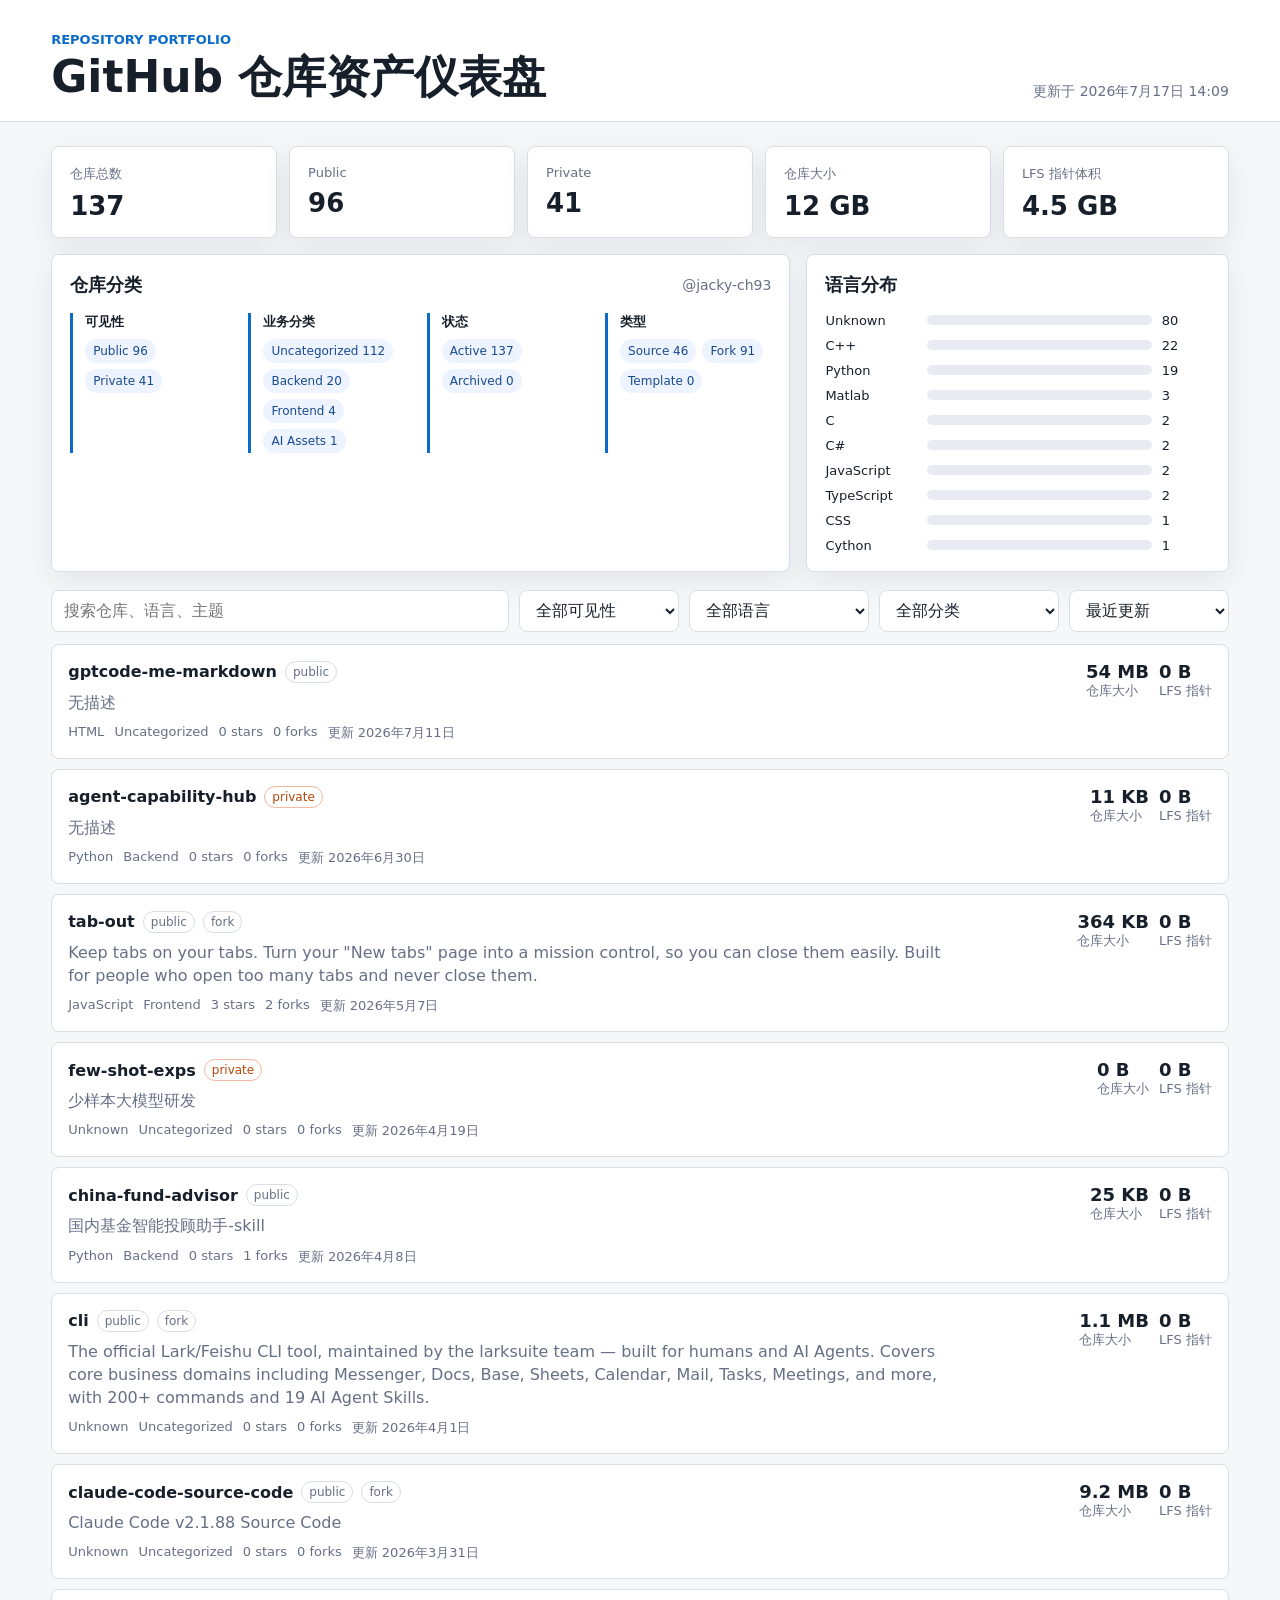
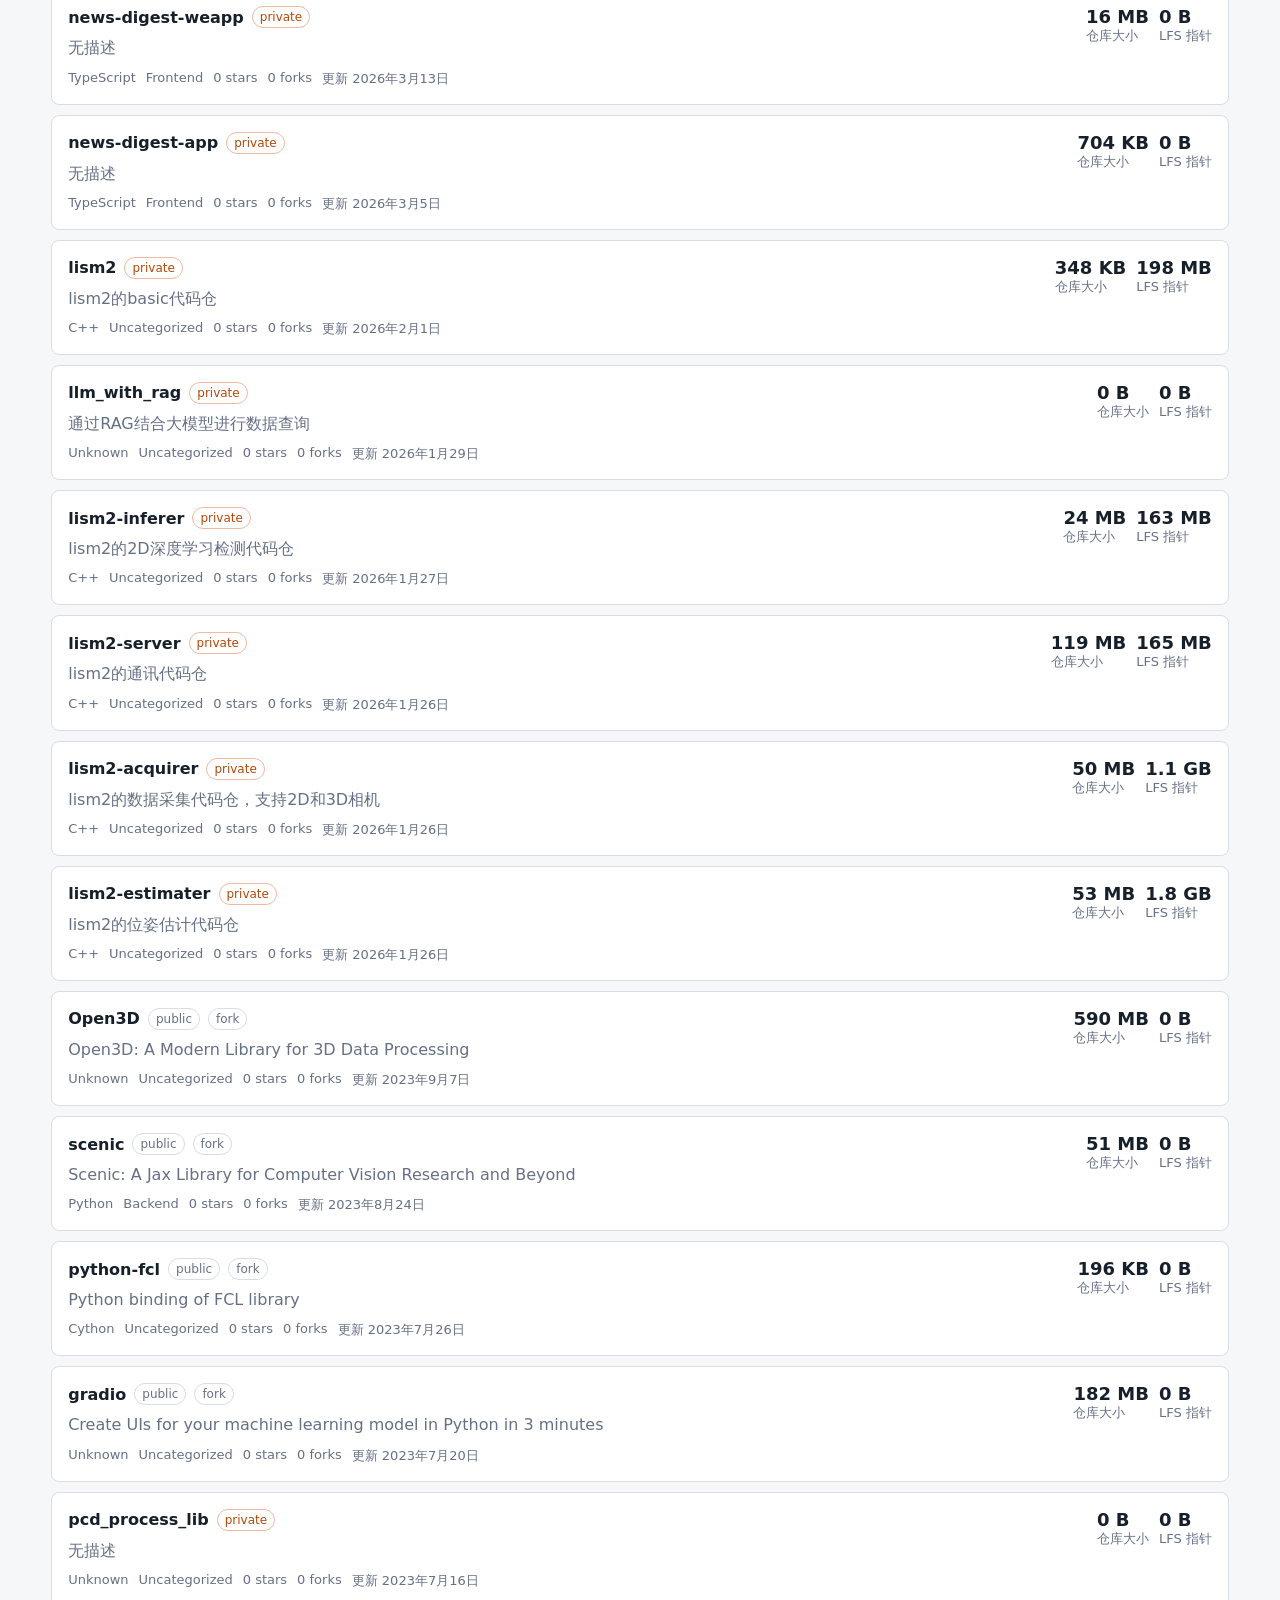
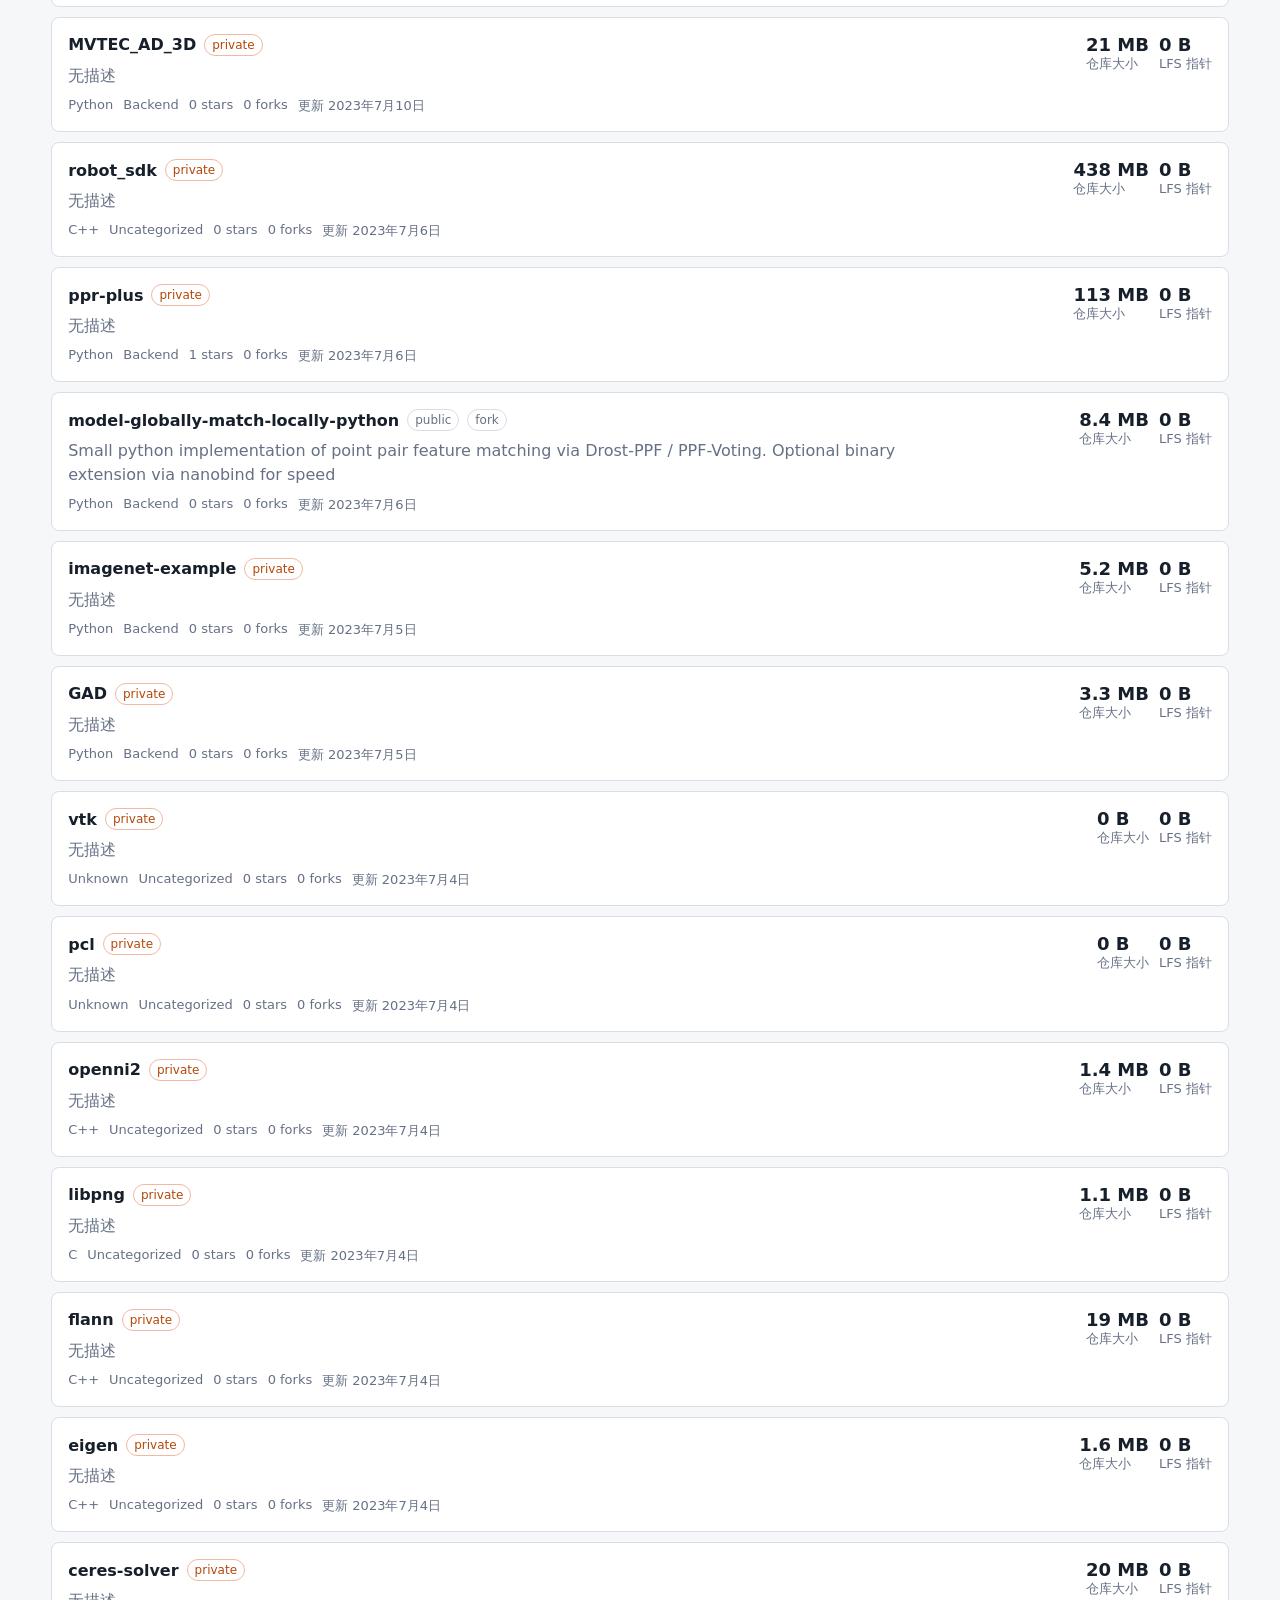
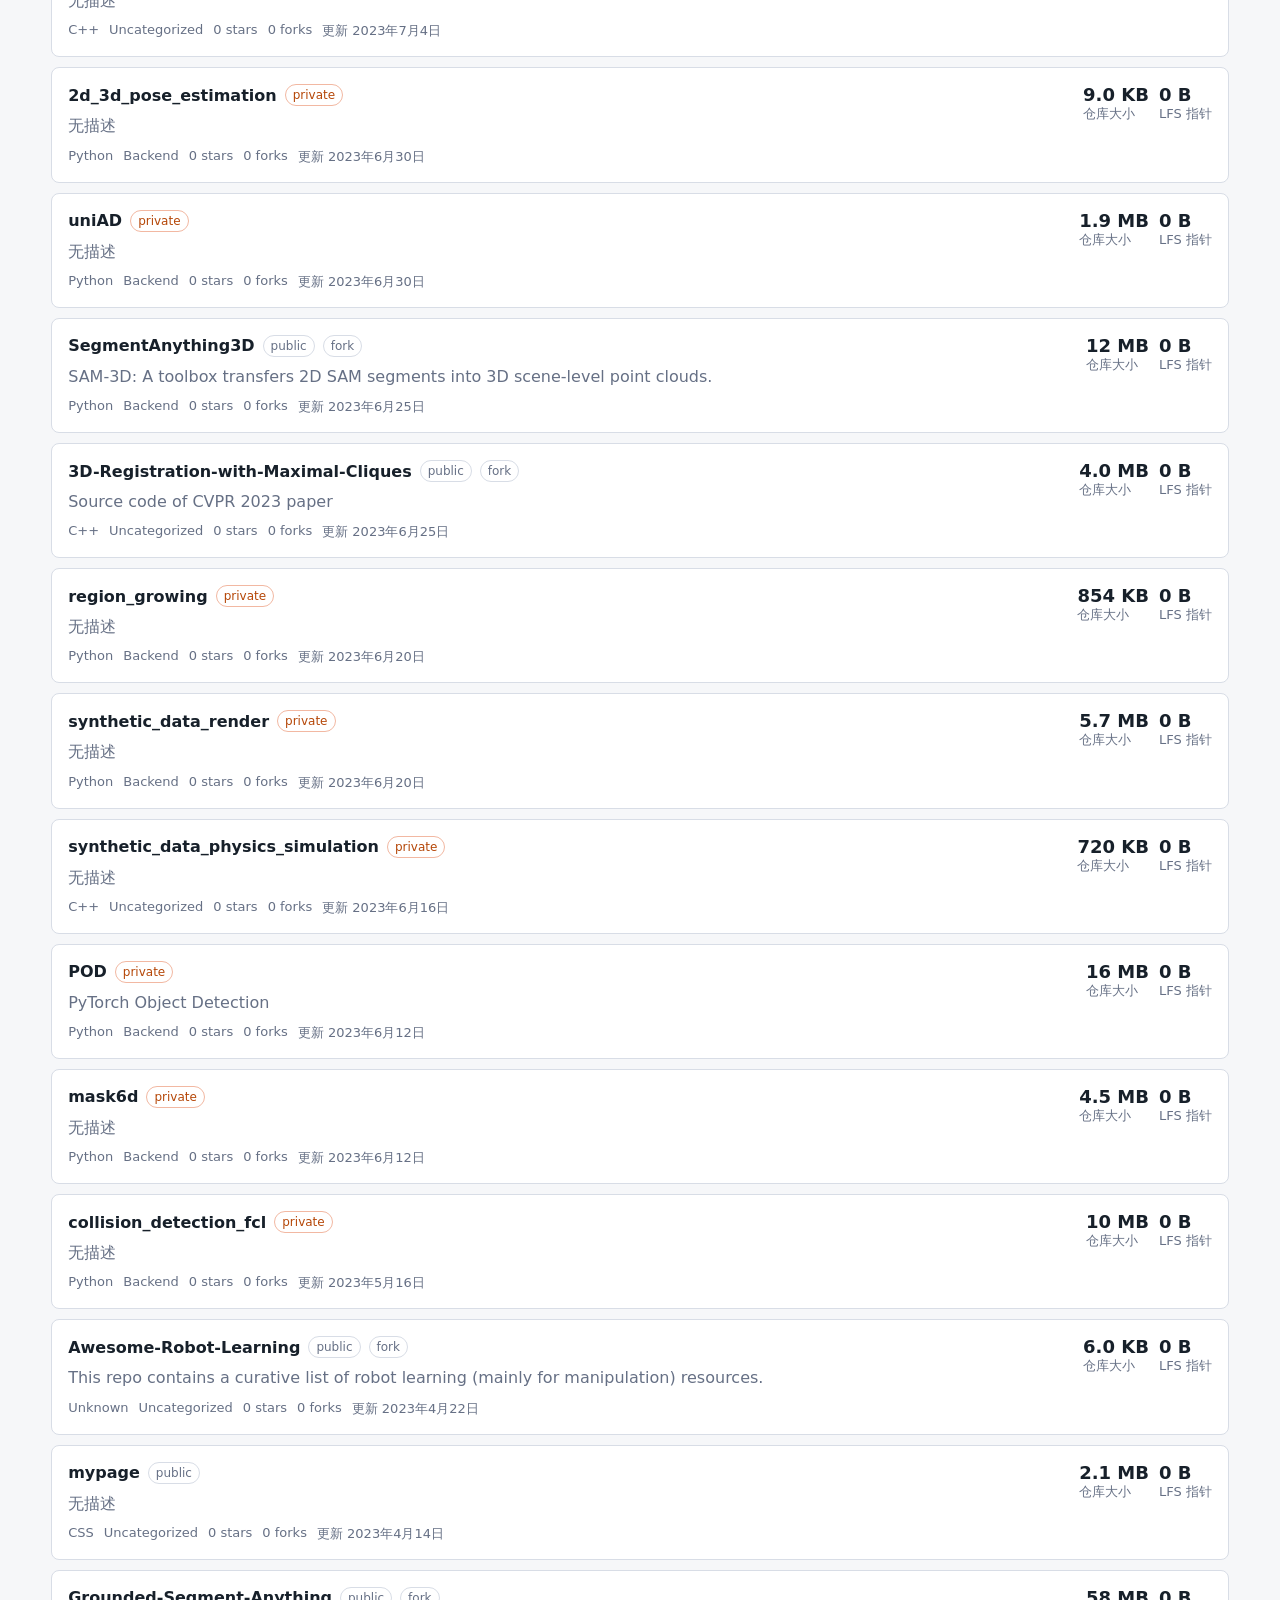
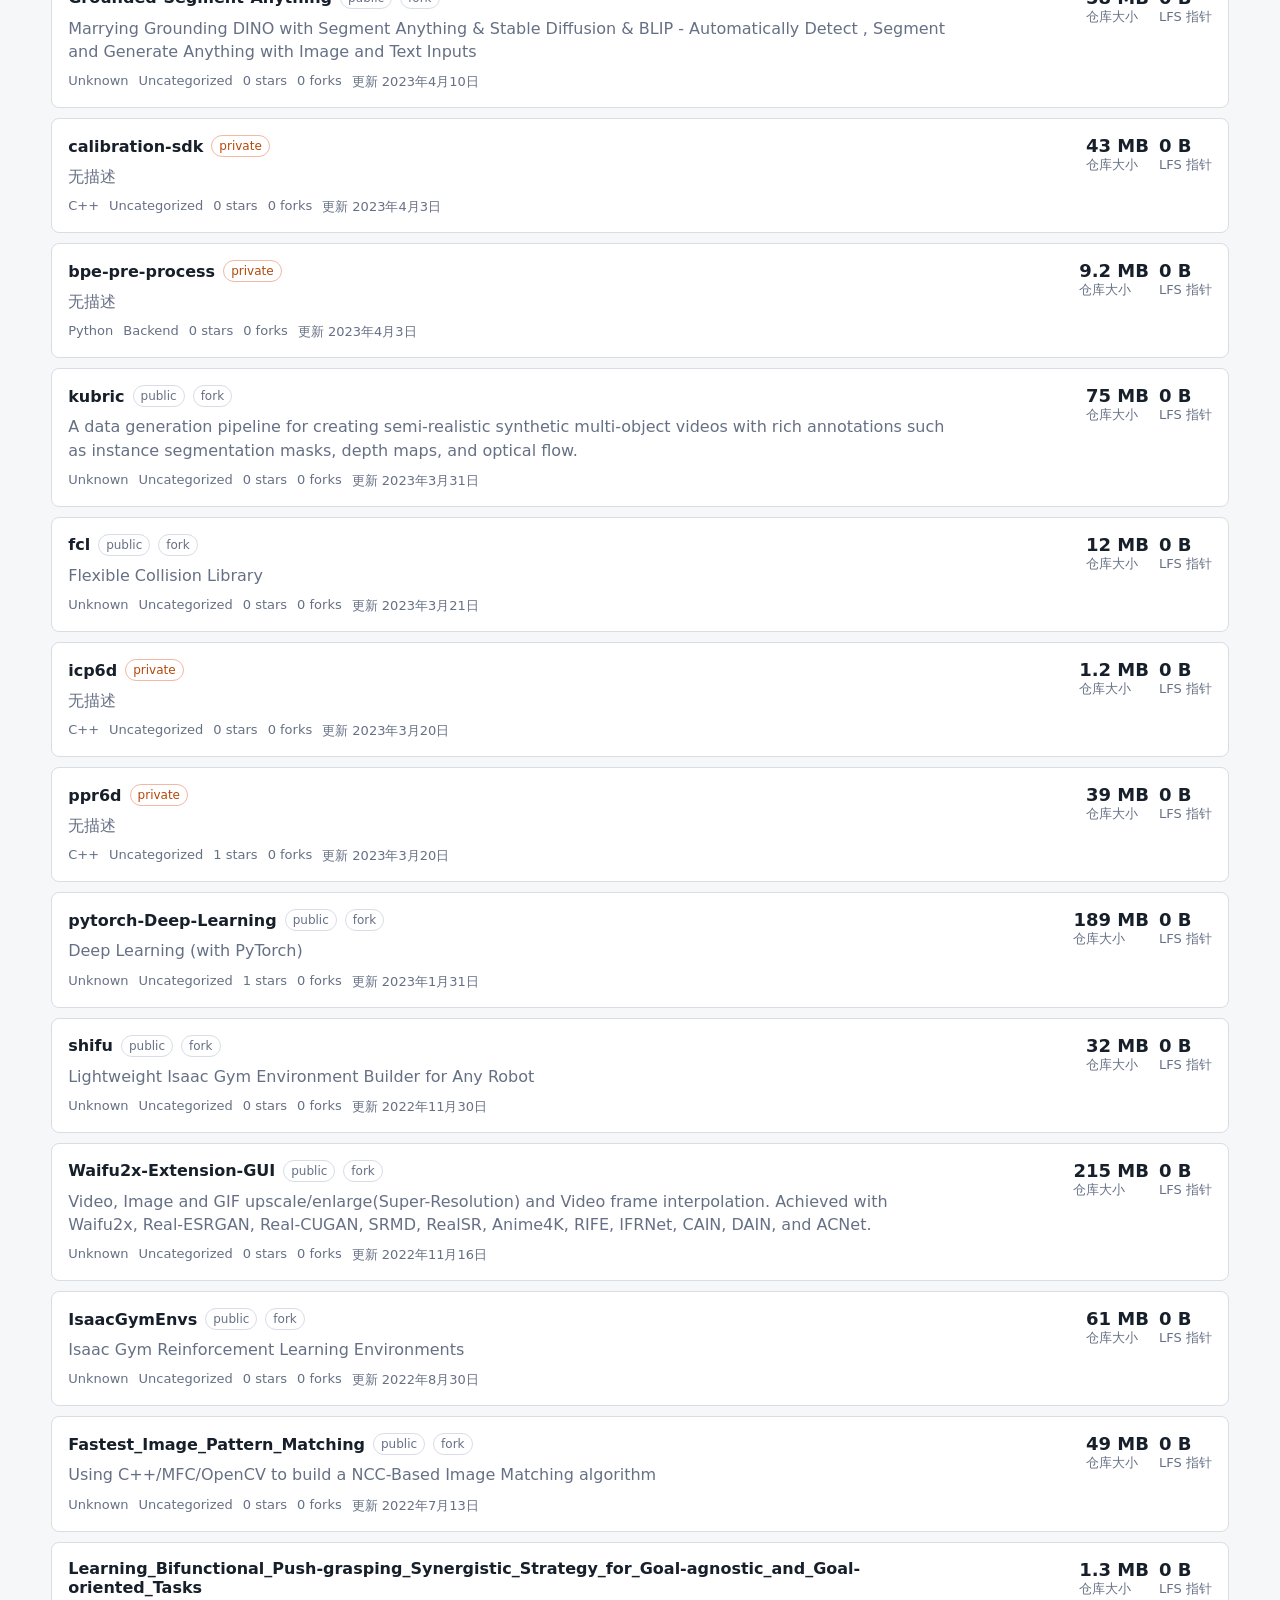
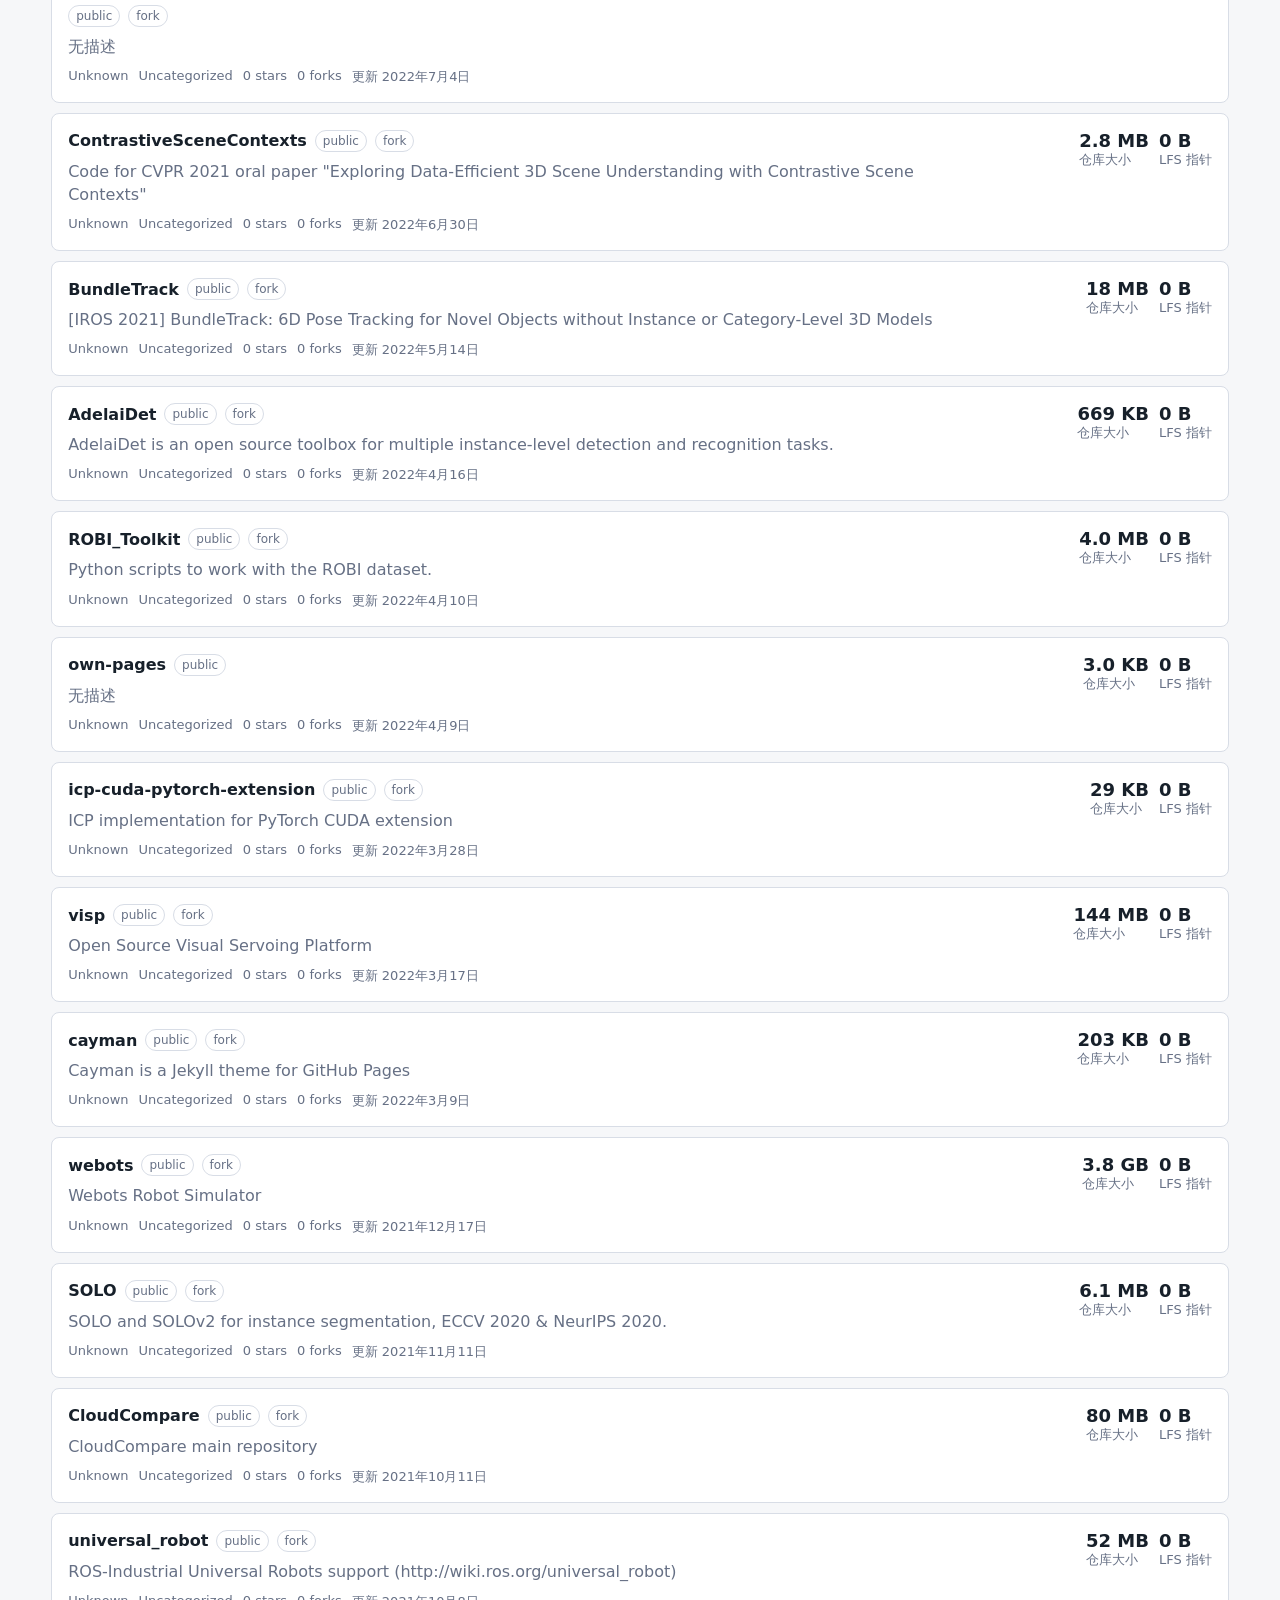
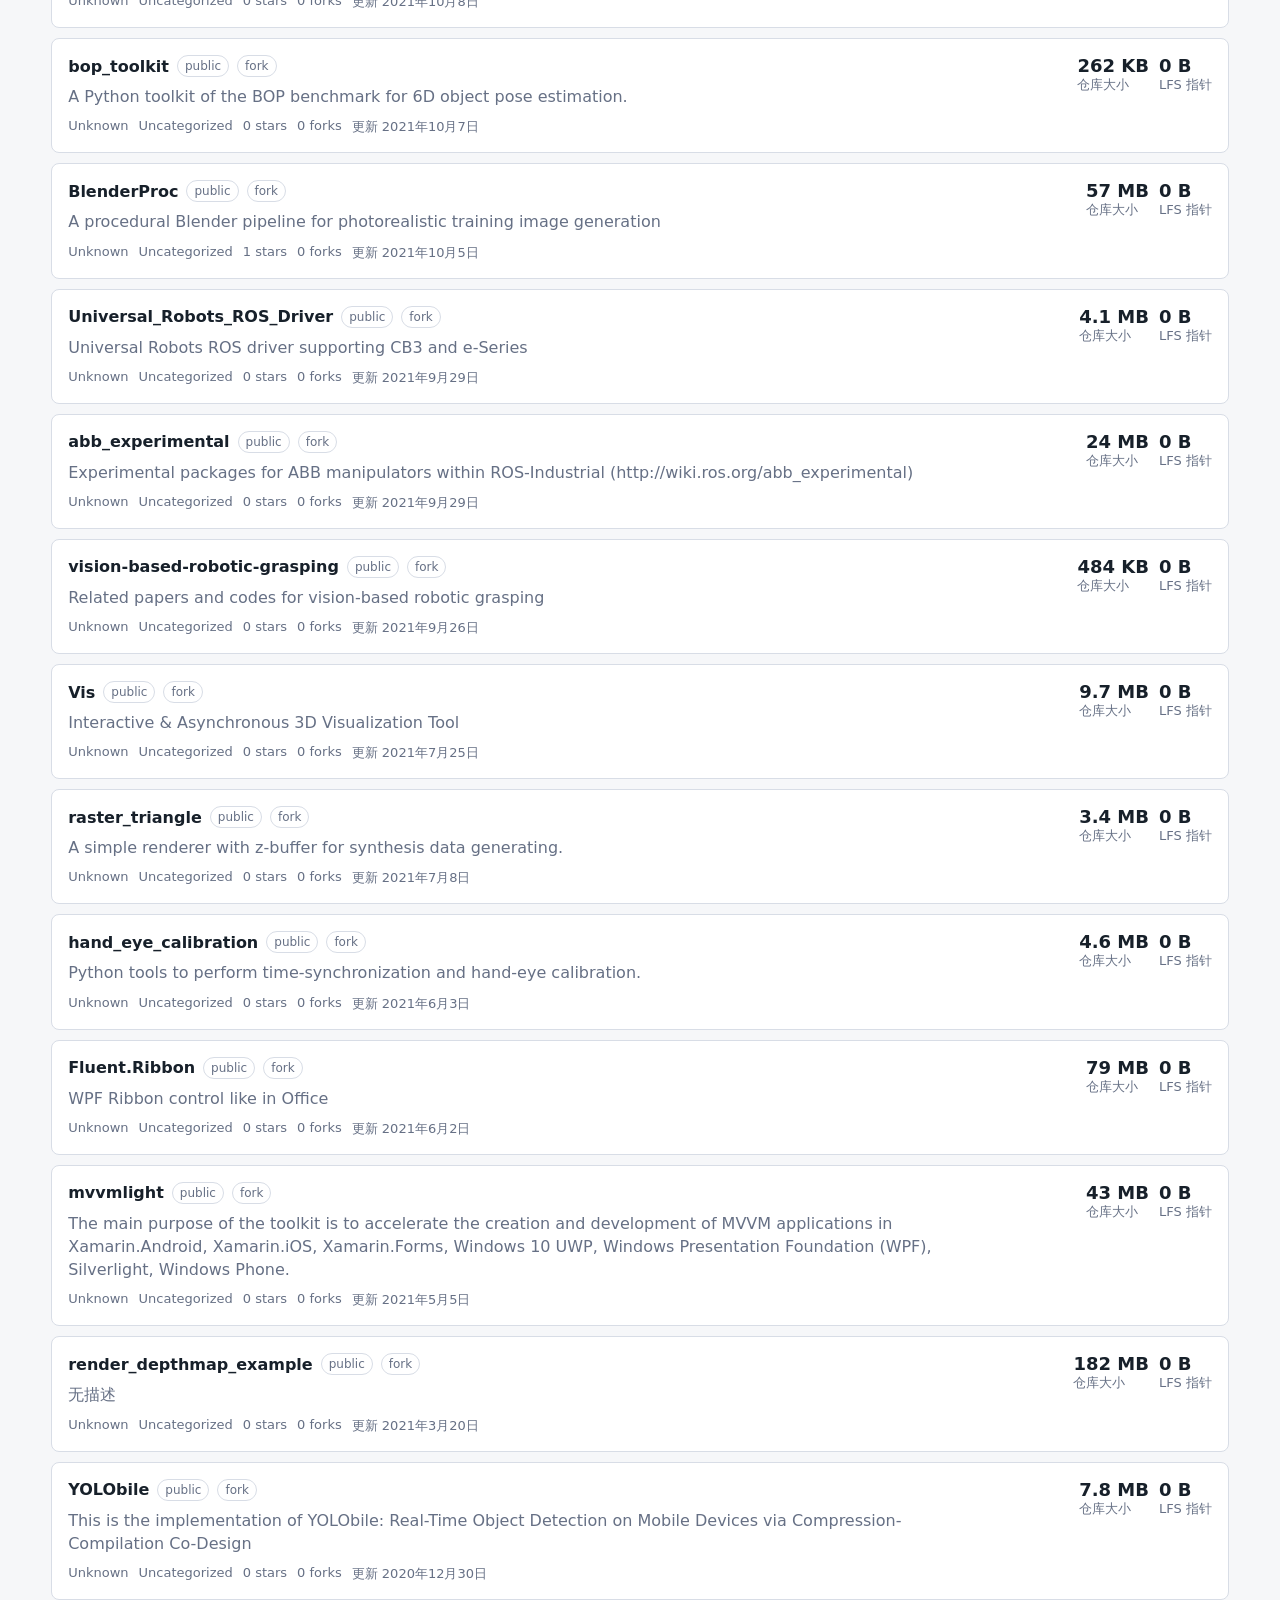
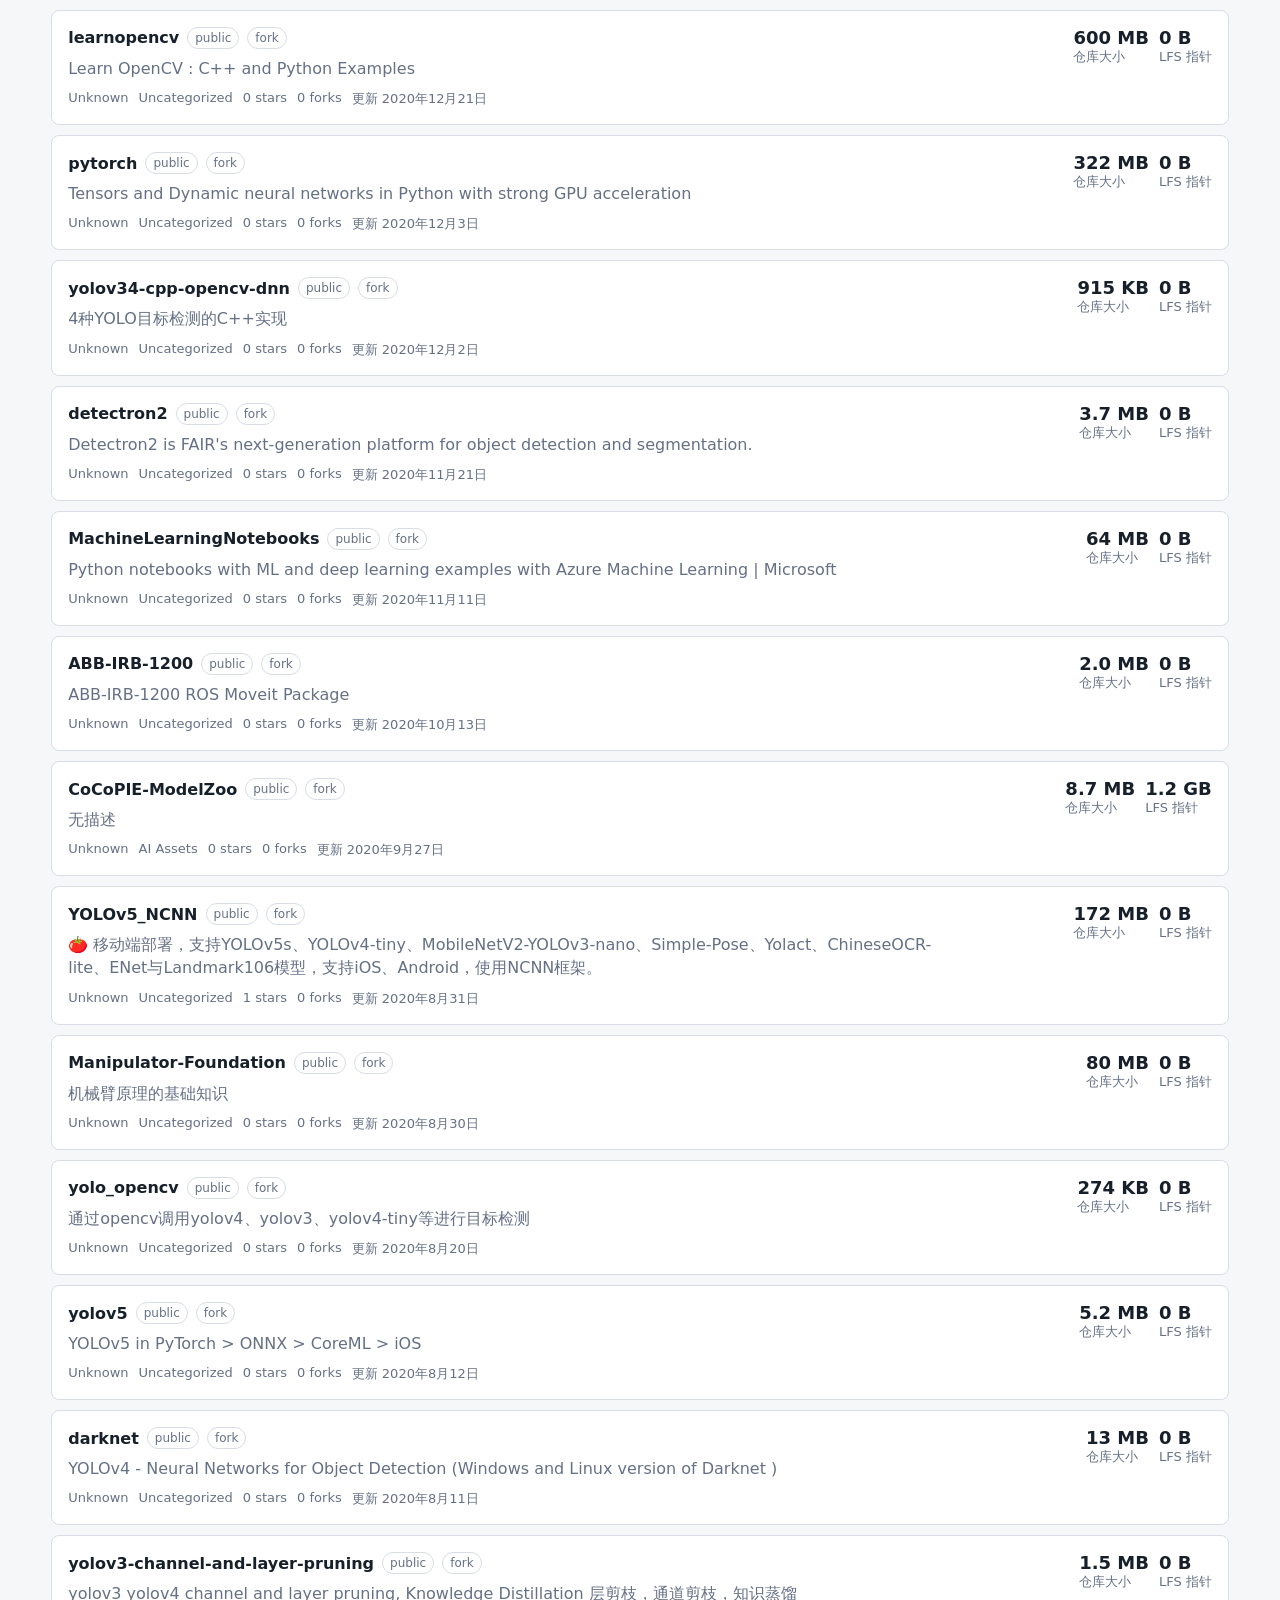
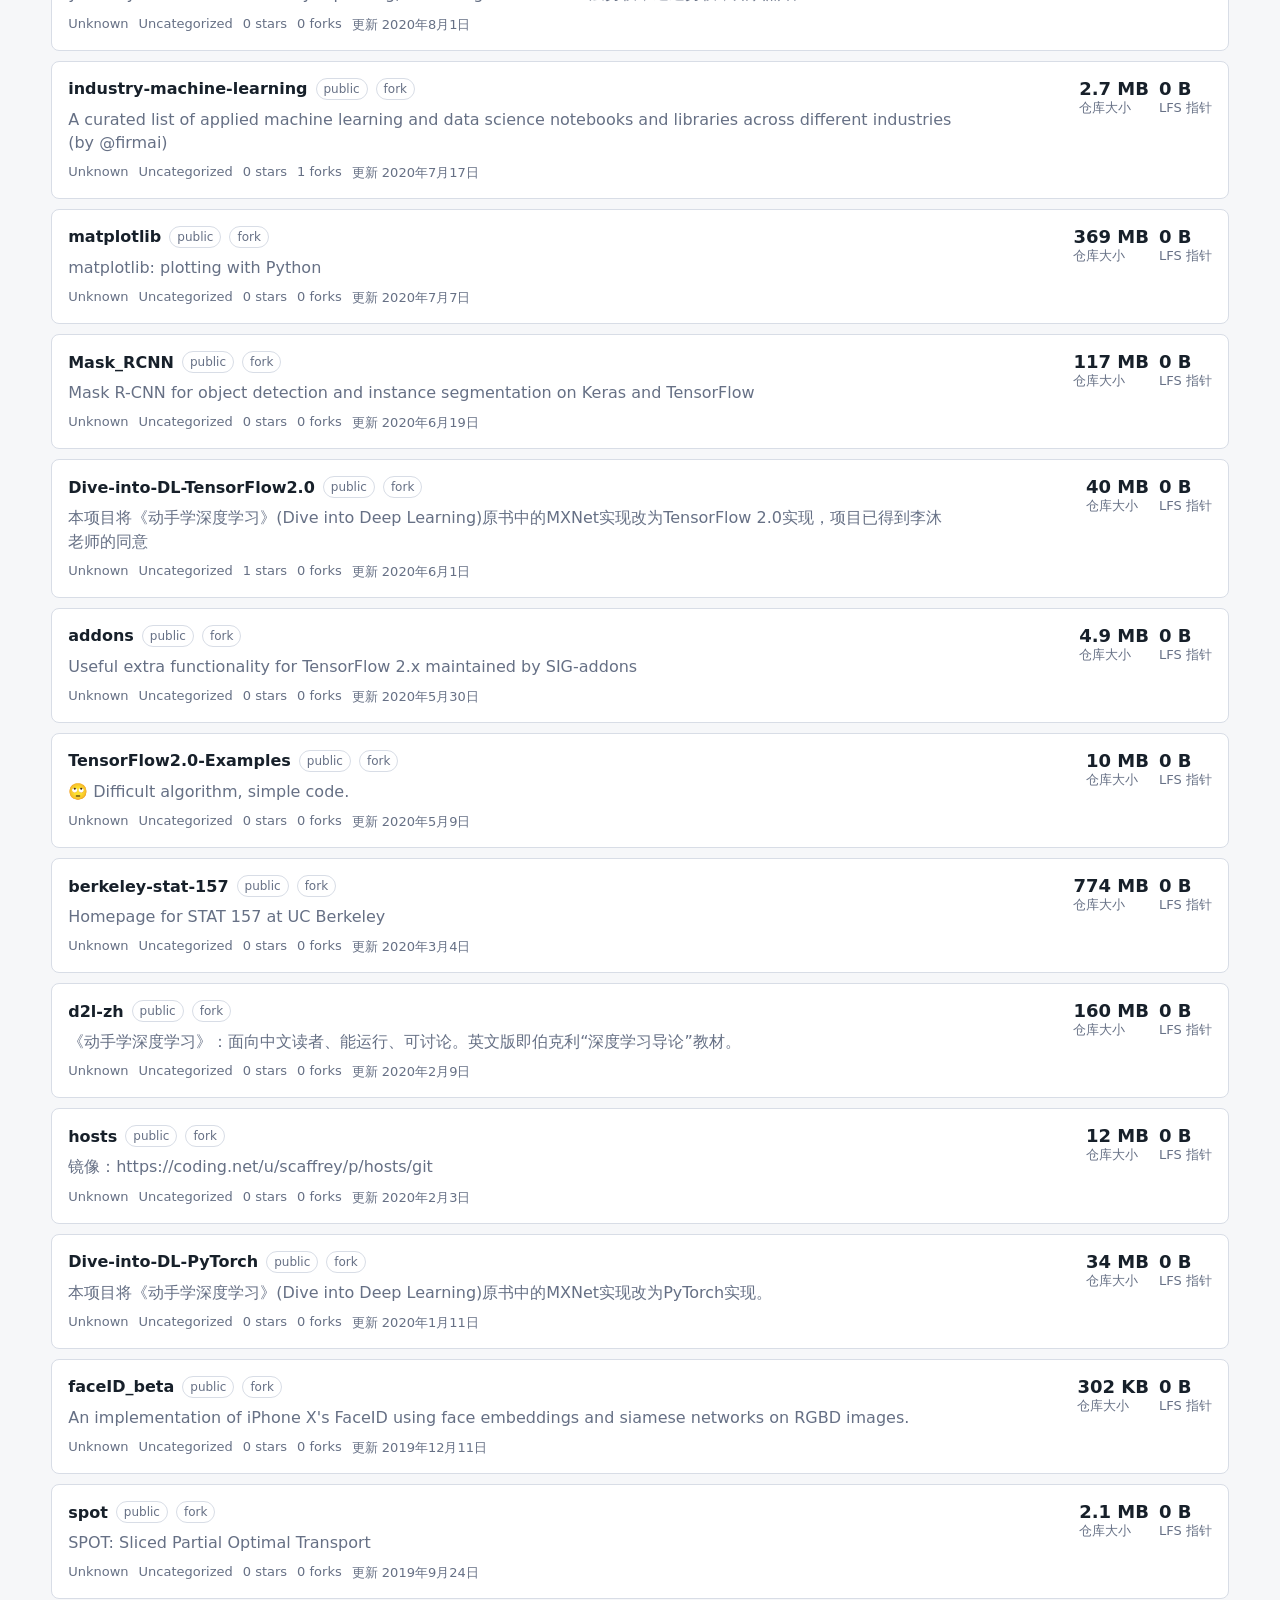
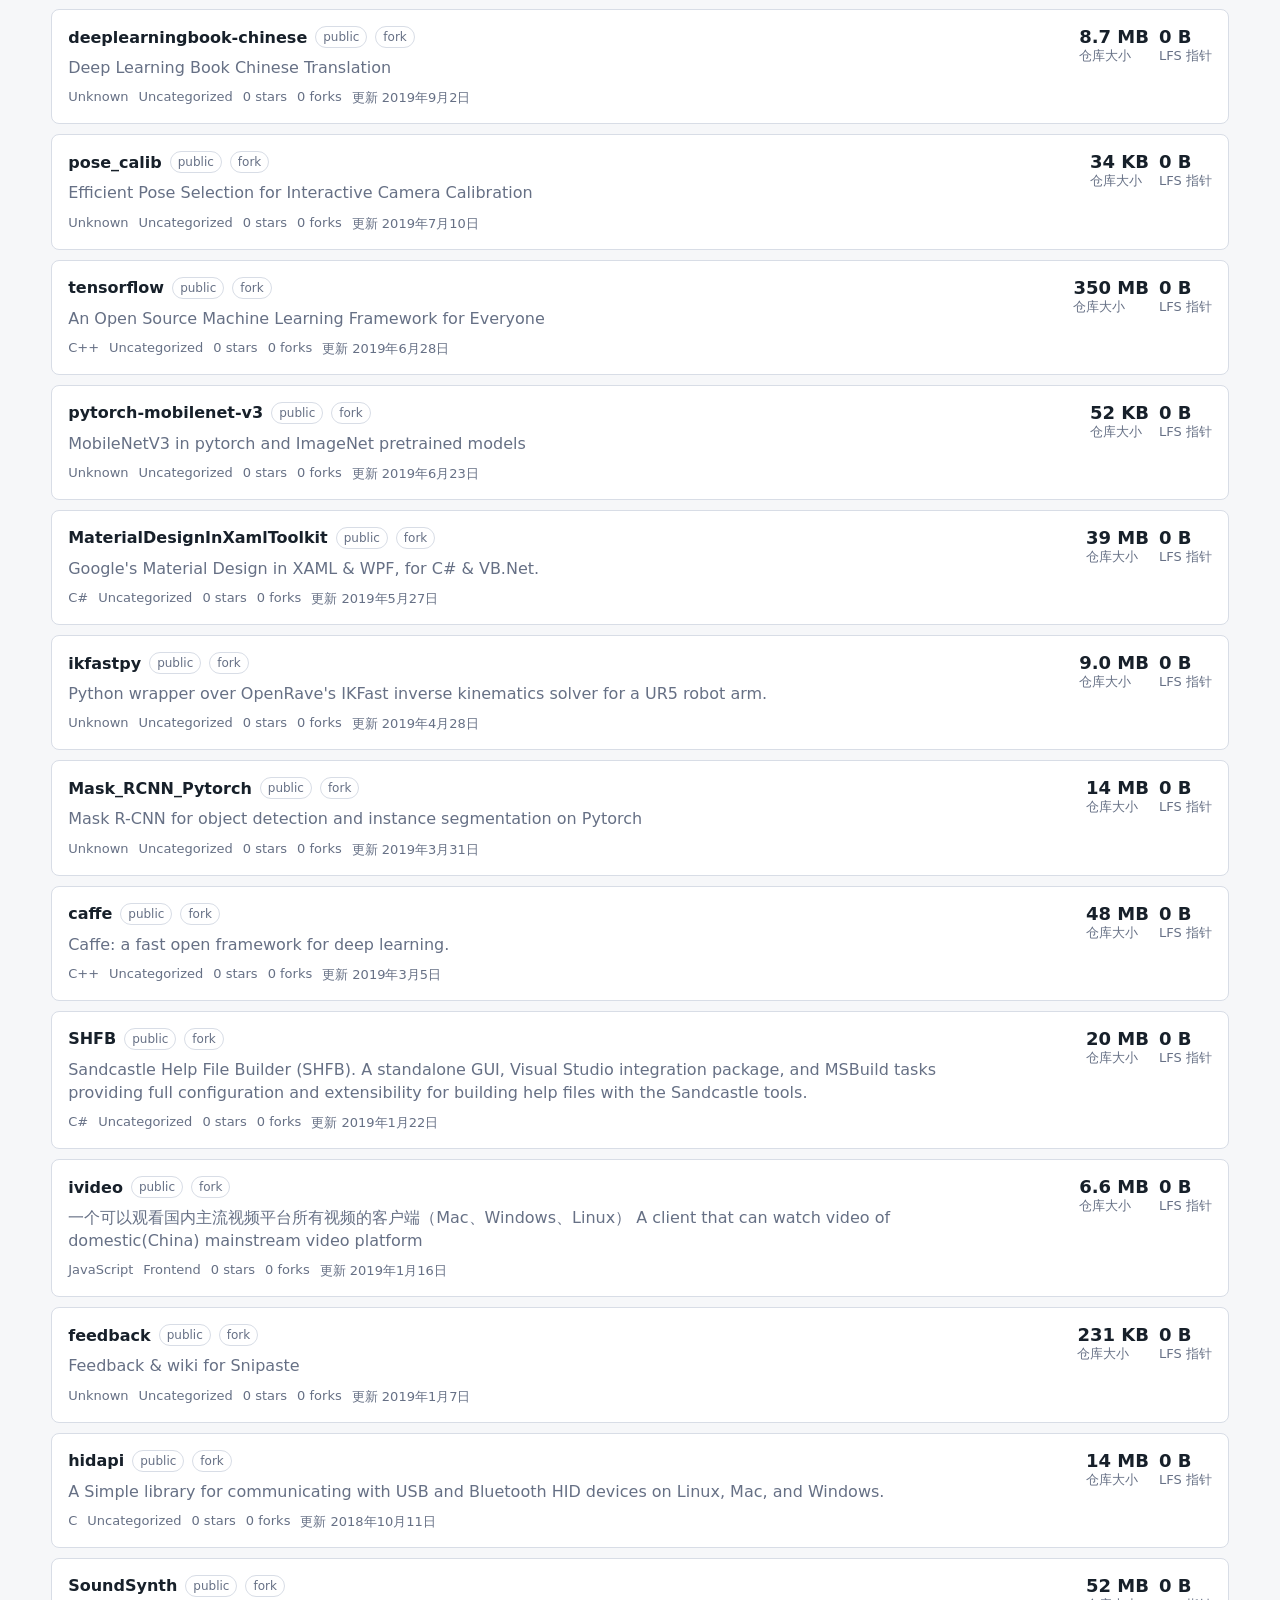
==== index.html @ 78dfa7d4 "Build GitHub repo dashboard" ====
<!doctype html>
<html lang="zh-CN">
  <head>
    <meta charset="utf-8" />
    <meta name="viewport" content="width=device-width, initial-scale=1" />
    <title>GitHub 仓库资产仪表盘</title>
    <meta name="description" content="统计 GitHub 仓库分类、大小、可见性与 LFS 指针用量的静态仪表盘。" />
    <link rel="stylesheet" href="./styles.css" />
  </head>
  <body>
    <header class="topbar">
      <div>
        <p class="eyebrow">Repository Portfolio</p>
        <h1>GitHub 仓库资产仪表盘</h1>
      </div>
      <div class="updated" id="updatedAt">等待数据</div>
    </header>

    <main>
      <section class="metrics" aria-label="总体统计">
        <article class="metric">
          <span>仓库总数</span>
          <strong id="totalRepos">-</strong>
        </article>
        <article class="metric">
          <span>Public</span>
          <strong id="publicRepos">-</strong>
        </article>
        <article class="metric">
          <span>Private</span>
          <strong id="privateRepos">-</strong>
        </article>
        <article class="metric">
          <span>仓库大小</span>
          <strong id="totalSize">-</strong>
        </article>
        <article class="metric">
          <span>LFS 指针体积</span>
          <strong id="lfsSize">-</strong>
        </article>
      </section>

      <section class="panels">
        <article class="panel wide">
          <div class="panel-title">
            <h2>仓库分类</h2>
            <span id="ownerName">-</span>
          </div>
          <div class="taxonomy" id="taxonomy"></div>
        </article>

        <article class="panel">
          <div class="panel-title">
            <h2>语言分布</h2>
          </div>
          <div id="languageBars" class="bars"></div>
        </article>
      </section>

      <section class="toolbar" aria-label="筛选和排序">
        <input id="searchInput" type="search" placeholder="搜索仓库、语言、主题" />
        <select id="visibilityFilter" aria-label="按可见性筛选">
          <option value="all">全部可见性</option>
          <option value="public">Public</option>
          <option value="private">Private</option>
        </select>
        <select id="languageFilter" aria-label="按语言筛选">
          <option value="all">全部语言</option>
        </select>
        <select id="categoryFilter" aria-label="按分类筛选">
          <option value="all">全部分类</option>
        </select>
        <select id="sortSelect" aria-label="排序">
          <option value="pushed">最近更新</option>
          <option value="size">仓库大小</option>
          <option value="lfs">LFS 体积</option>
          <option value="name">名称</option>
        </select>
      </section>

      <section class="repo-list" id="repoList" aria-label="仓库列表"></section>

      <section class="notes">
        <h2>统计说明</h2>
        <p>仓库大小来自 GitHub Repository API 的 <code>size</code> 字段。LFS 统计为默认分支中已识别 Git LFS pointer 文件记录的真实文件大小，不能代表完整账单用量。</p>
      </section>
    </main>

    <script src="./app.js" type="module"></script>
  </body>
</html>
---- styles.css ----
:root {
  color-scheme: light;
  --bg: #f6f7f9;
  --ink: #17202a;
  --muted: #667085;
  --line: #d8dde6;
  --panel: #ffffff;
  --accent: #0b6bcb;
  --accent-2: #0f8a6a;
  --warn: #b54708;
  --shadow: 0 10px 30px rgba(20, 31, 43, 0.08);
}

* {
  box-sizing: border-box;
}

body {
  margin: 0;
  min-width: 320px;
  background: var(--bg);
  color: var(--ink);
  font-family: Inter, ui-sans-serif, system-ui, -apple-system, BlinkMacSystemFont, "Segoe UI", sans-serif;
}

.topbar {
  display: flex;
  align-items: flex-end;
  justify-content: space-between;
  gap: 24px;
  padding: 32px clamp(18px, 4vw, 56px) 20px;
  background: #ffffff;
  border-bottom: 1px solid var(--line);
}

.eyebrow {
  margin: 0 0 6px;
  color: var(--accent);
  font-size: 13px;
  font-weight: 700;
  letter-spacing: 0;
  text-transform: uppercase;
}

h1,
h2,
p {
  margin-top: 0;
}

h1 {
  margin-bottom: 0;
  font-size: clamp(28px, 4vw, 44px);
  line-height: 1.08;
}

h2 {
  margin-bottom: 0;
  font-size: 18px;
}

main {
  width: min(1480px, 100%);
  margin: 0 auto;
  padding: 24px clamp(18px, 4vw, 56px) 48px;
}

.updated {
  color: var(--muted);
  font-size: 14px;
  white-space: nowrap;
}

.metrics {
  display: grid;
  grid-template-columns: repeat(5, minmax(150px, 1fr));
  gap: 12px;
}

.metric,
.panel,
.notes {
  background: var(--panel);
  border: 1px solid var(--line);
  border-radius: 8px;
  box-shadow: var(--shadow);
}

.metric {
  padding: 18px;
}

.metric span {
  display: block;
  color: var(--muted);
  font-size: 13px;
  margin-bottom: 10px;
}

.metric strong {
  font-size: 26px;
  line-height: 1;
}

.panels {
  display: grid;
  grid-template-columns: minmax(0, 1.4fr) minmax(320px, 0.8fr);
  gap: 16px;
  margin-top: 16px;
}

.panel {
  padding: 18px;
}

.panel-title {
  display: flex;
  align-items: center;
  justify-content: space-between;
  gap: 16px;
  margin-bottom: 16px;
}

.panel-title span {
  color: var(--muted);
  font-size: 14px;
}

.taxonomy {
  display: grid;
  grid-template-columns: repeat(4, minmax(0, 1fr));
  gap: 12px;
}

.taxonomy-group {
  border-left: 3px solid var(--accent);
  padding-left: 12px;
  min-width: 0;
}

.taxonomy-group b {
  display: block;
  margin-bottom: 8px;
  font-size: 13px;
}

.chip-row {
  display: flex;
  flex-wrap: wrap;
  gap: 6px;
}

.chip {
  max-width: 100%;
  padding: 5px 8px;
  background: #eef4ff;
  color: #184a90;
  border-radius: 999px;
  font-size: 12px;
  overflow-wrap: anywhere;
}

.bars {
  display: grid;
  gap: 10px;
}

.bar-row {
  display: grid;
  grid-template-columns: 92px 1fr 48px;
  align-items: center;
  gap: 10px;
  font-size: 13px;
}

.bar-label {
  overflow: hidden;
  text-overflow: ellipsis;
  white-space: nowrap;
}

.bar-track {
  height: 10px;
  border-radius: 999px;
  background: #e8ecf2;
  overflow: hidden;
}

.bar-fill {
  height: 100%;
  background: var(--accent-2);
}

.toolbar {
  display: grid;
  grid-template-columns: minmax(220px, 1fr) 160px 180px 180px 160px;
  gap: 10px;
  margin: 18px 0 12px;
}

input,
select {
  width: 100%;
  height: 42px;
  border: 1px solid var(--line);
  border-radius: 8px;
  background: #ffffff;
  color: var(--ink);
  padding: 0 12px;
  font: inherit;
}

.repo-list {
  display: grid;
  gap: 10px;
}

.repo-card {
  display: grid;
  grid-template-columns: minmax(0, 1fr) auto;
  gap: 18px;
  padding: 16px;
  background: #ffffff;
  border: 1px solid var(--line);
  border-radius: 8px;
}

.repo-title {
  display: flex;
  flex-wrap: wrap;
  align-items: center;
  gap: 8px;
  margin-bottom: 8px;
}

.repo-title a {
  color: var(--ink);
  font-weight: 750;
  text-decoration: none;
  overflow-wrap: anywhere;
}

.badge {
  padding: 3px 7px;
  border-radius: 999px;
  border: 1px solid var(--line);
  color: var(--muted);
  font-size: 12px;
}

.badge.private {
  border-color: #f2b8a2;
  color: var(--warn);
}

.repo-desc {
  margin: 0 0 10px;
  color: var(--muted);
  line-height: 1.45;
}

.repo-meta,
.repo-stats {
  display: flex;
  flex-wrap: wrap;
  gap: 10px;
  color: var(--muted);
  font-size: 13px;
}

.repo-stats {
  justify-content: flex-end;
  min-width: 240px;
}

.repo-stats strong {
  display: block;
  color: var(--ink);
  font-size: 18px;
}

.notes {
  margin-top: 18px;
  padding: 18px;
  color: var(--muted);
}

.notes h2 {
  color: var(--ink);
  margin-bottom: 8px;
}

@media (max-width: 980px) {
  .topbar {
    align-items: flex-start;
    flex-direction: column;
  }

  .metrics,
  .panels,
  .toolbar,
  .taxonomy {
    grid-template-columns: 1fr 1fr;
  }

  .repo-card {
    grid-template-columns: 1fr;
  }

  .repo-stats {
    justify-content: flex-start;
  }
}

@media (max-width: 640px) {
  .metrics,
  .panels,
  .toolbar,
  .taxonomy {
    grid-template-columns: 1fr;
  }

  .updated {
    white-space: normal;
  }
}
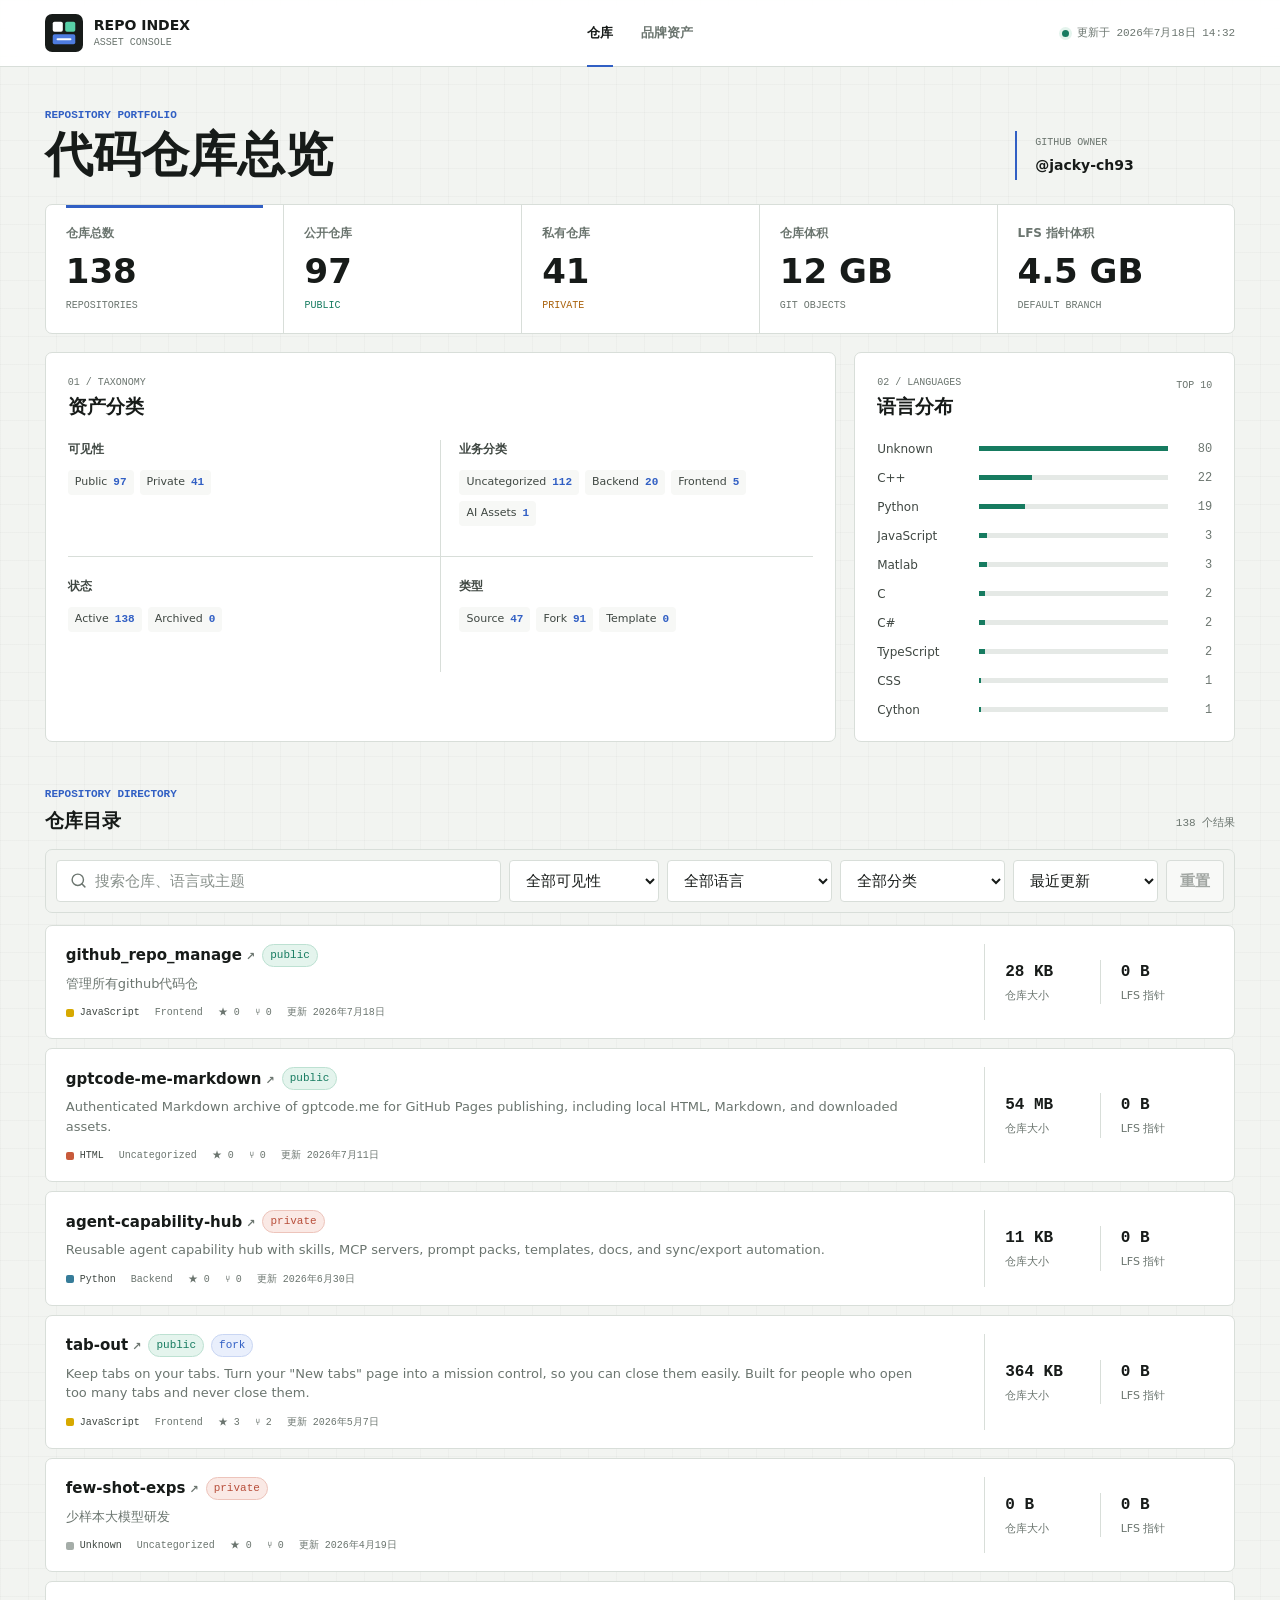
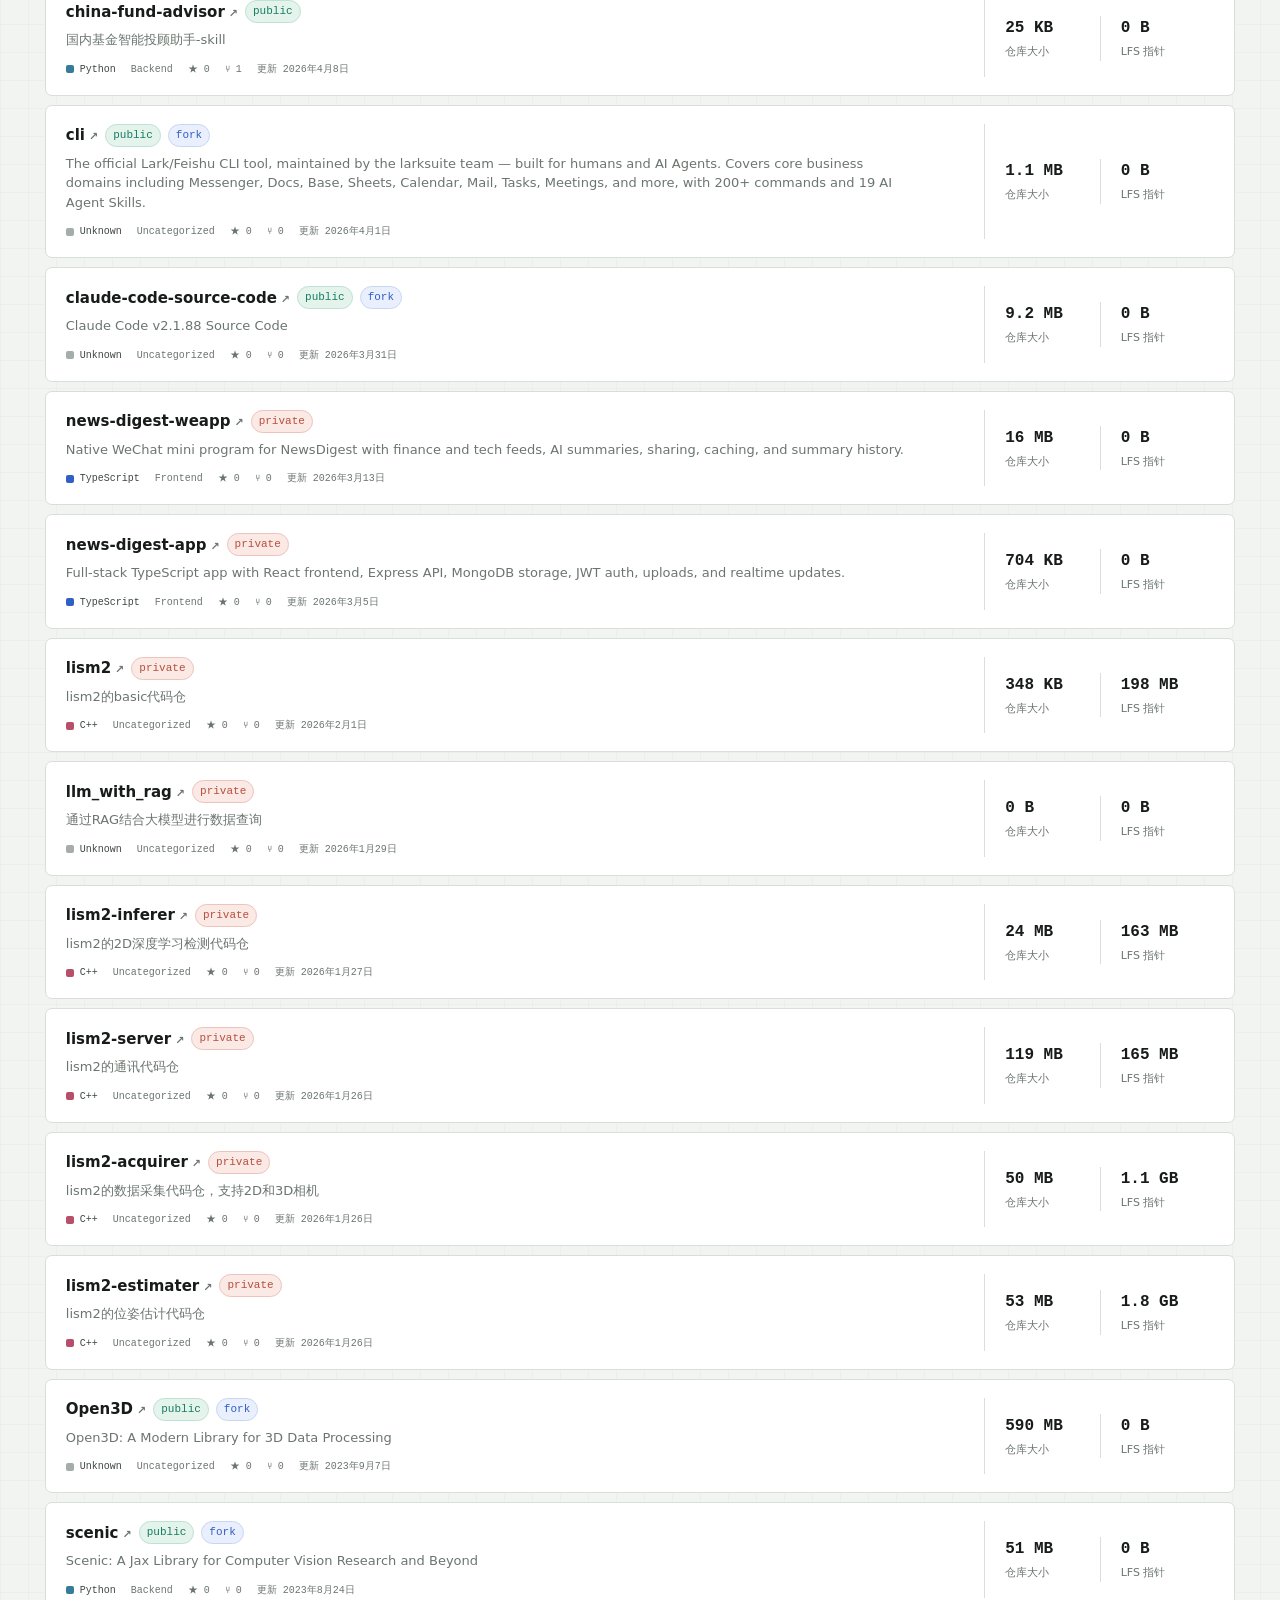
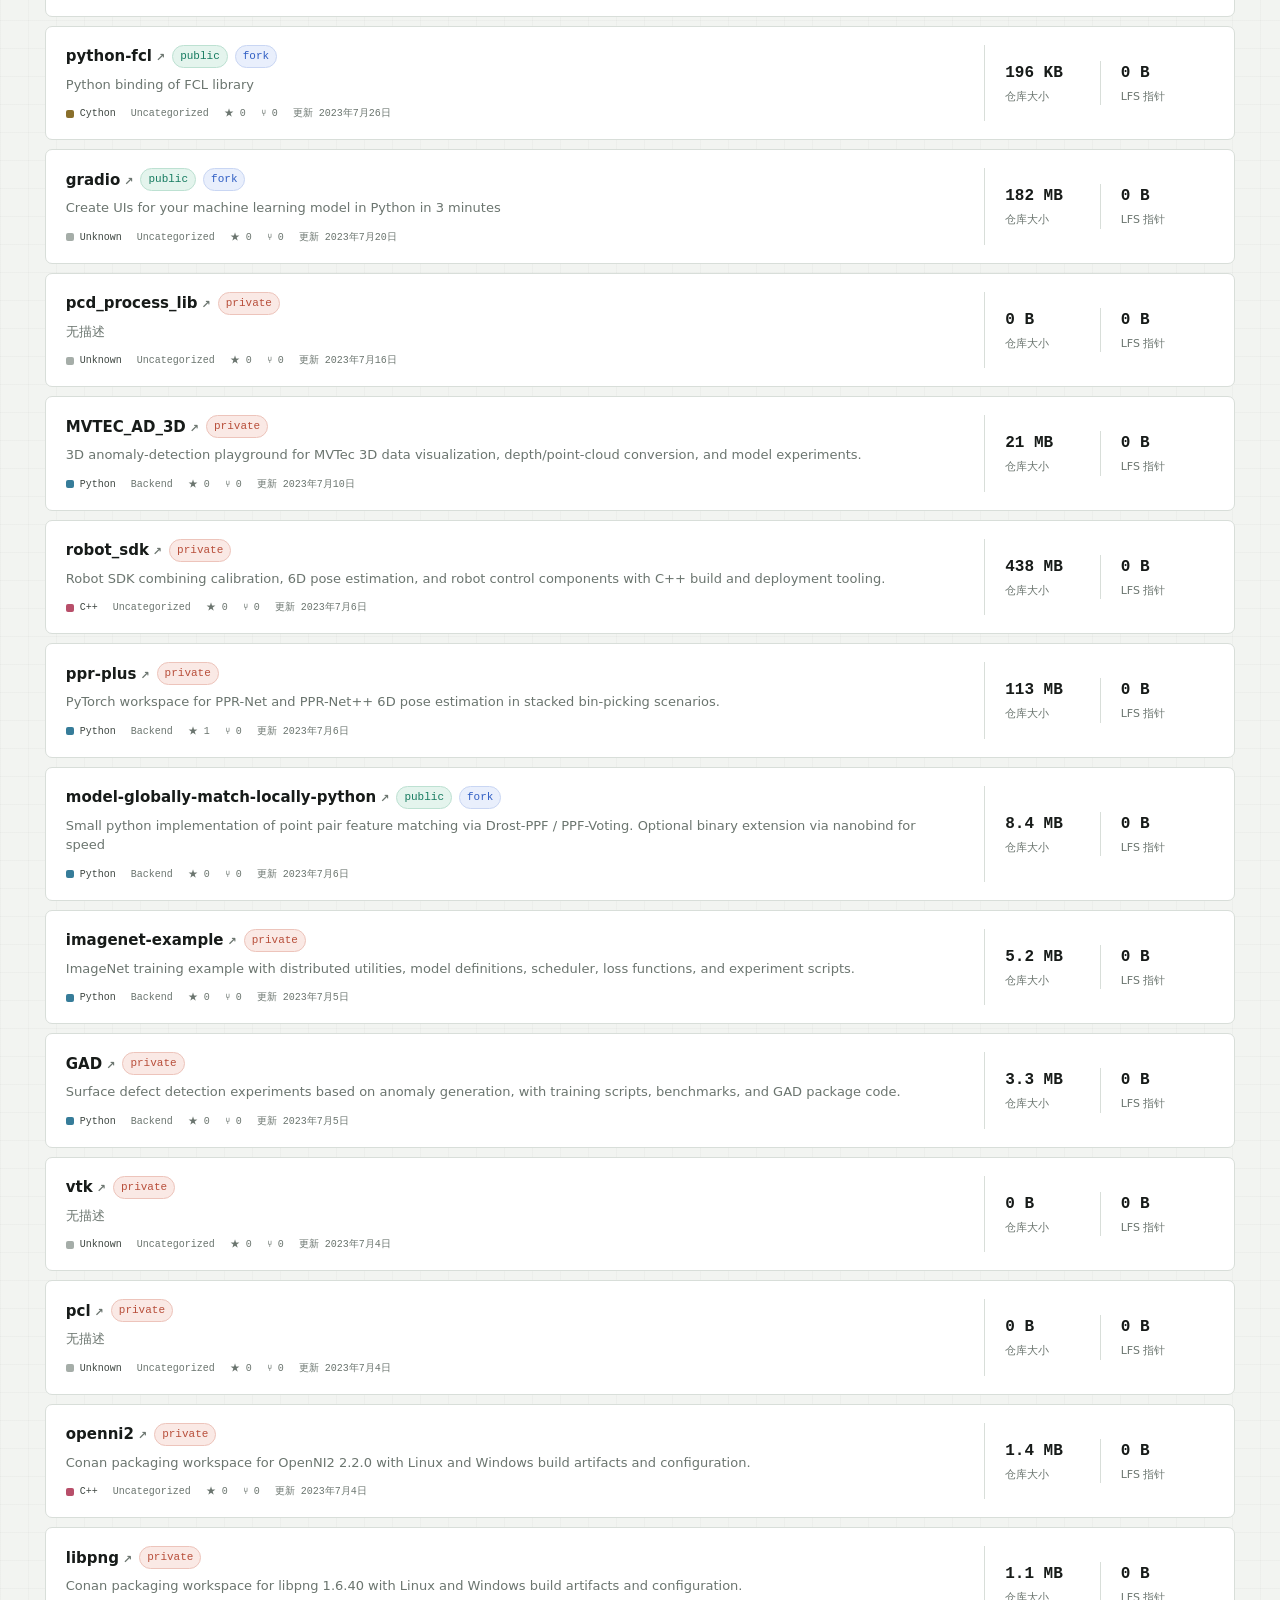
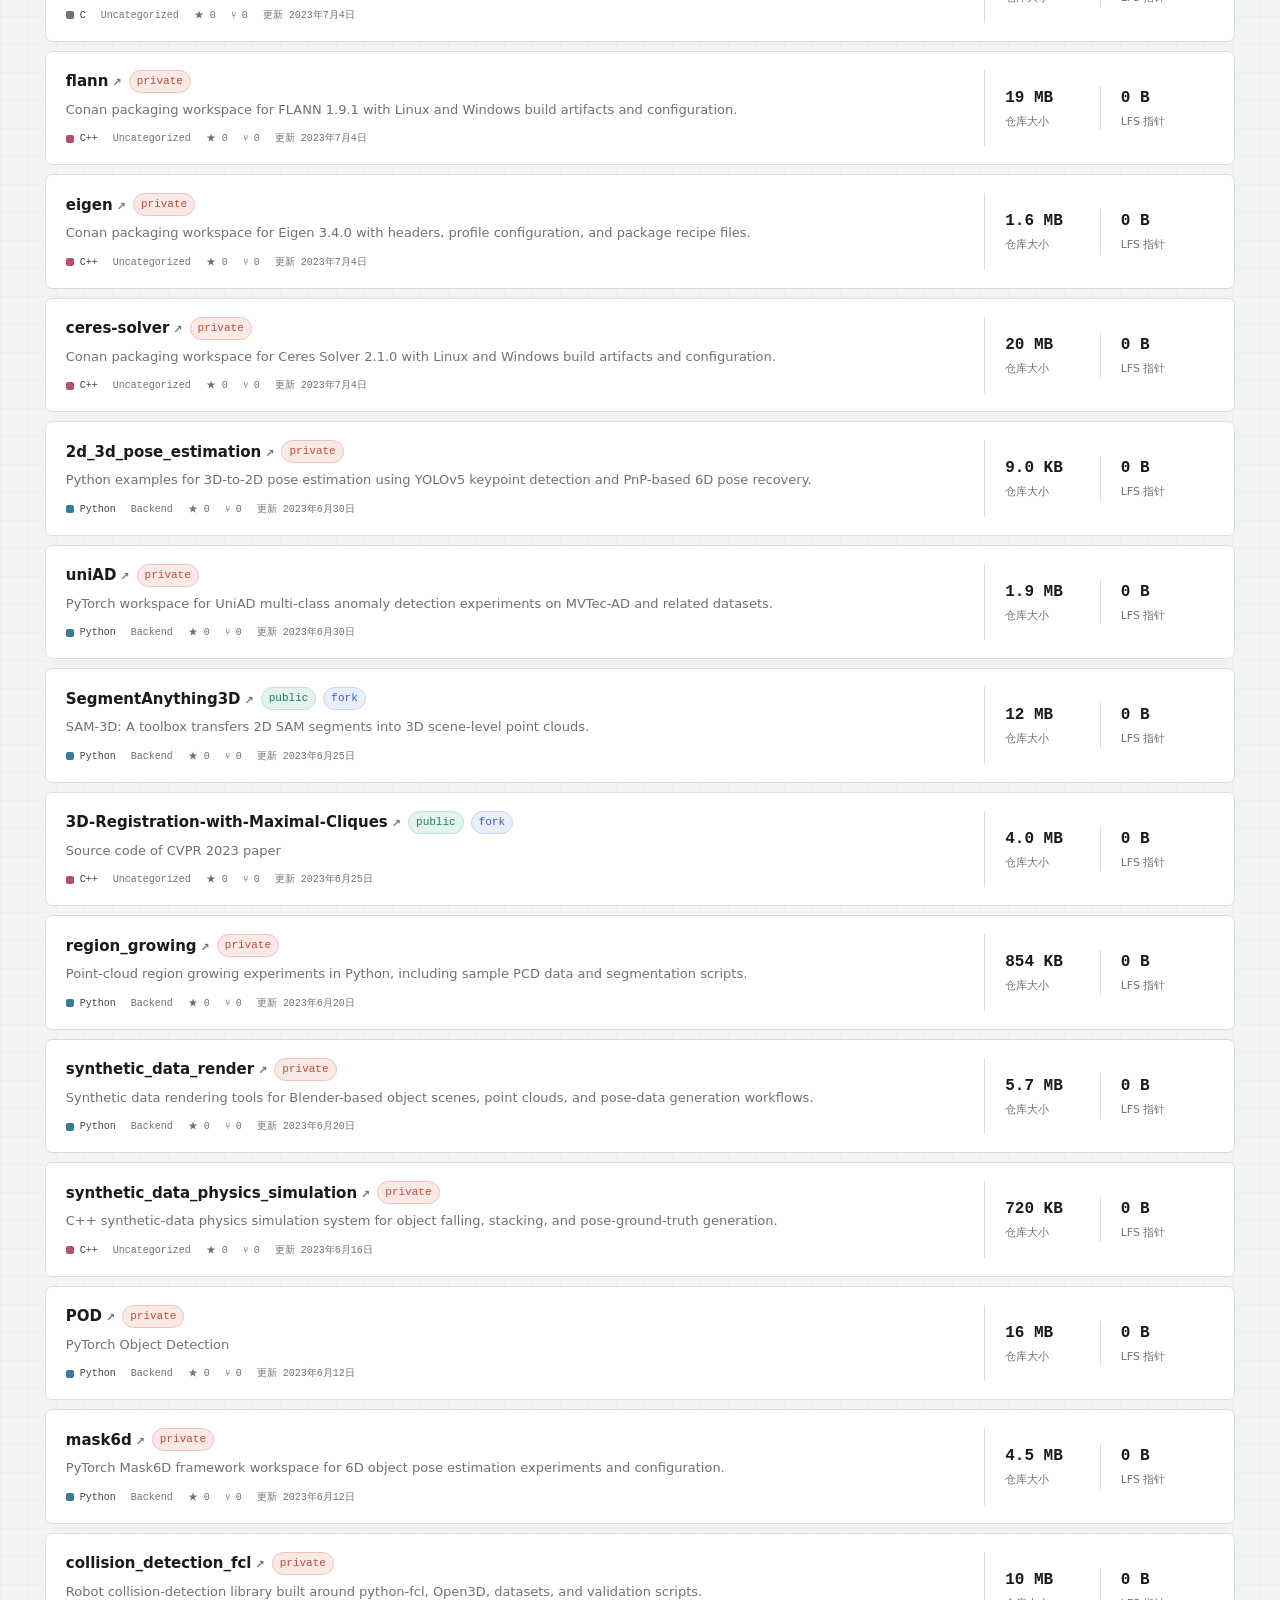
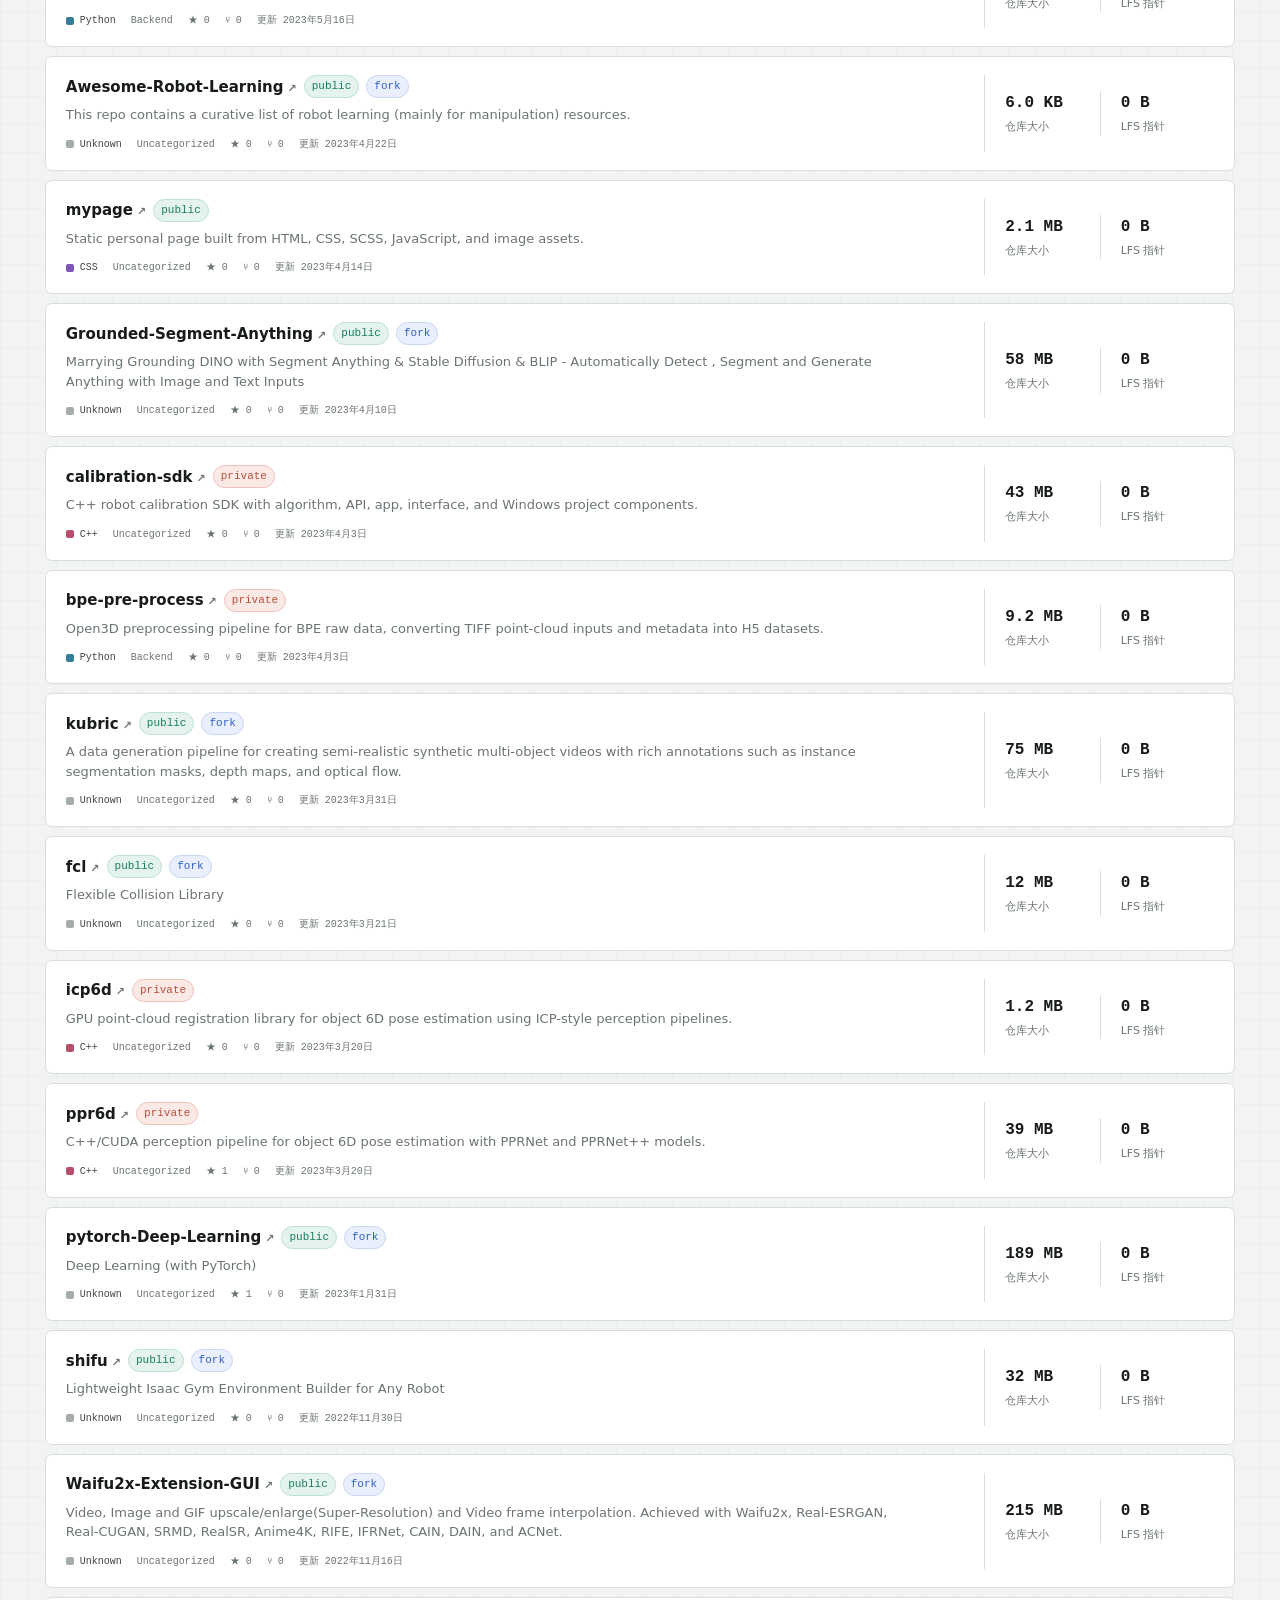
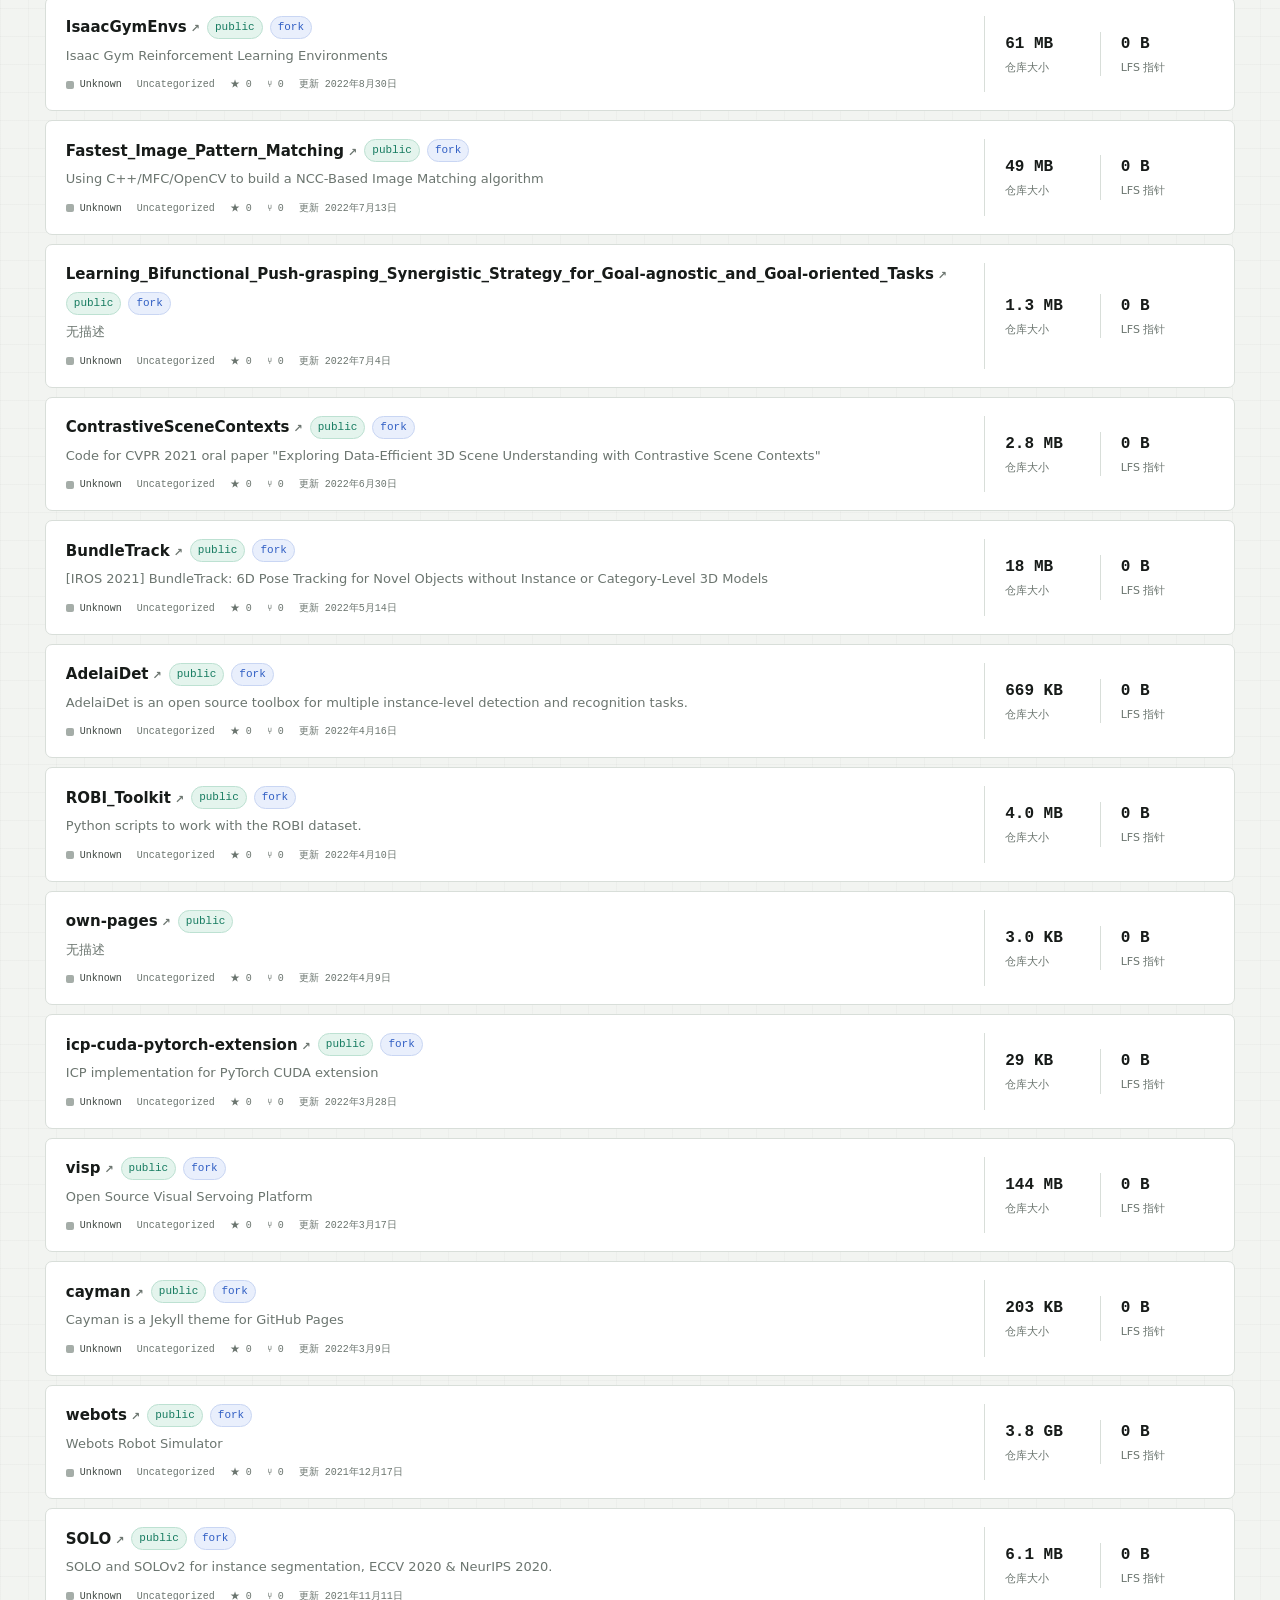
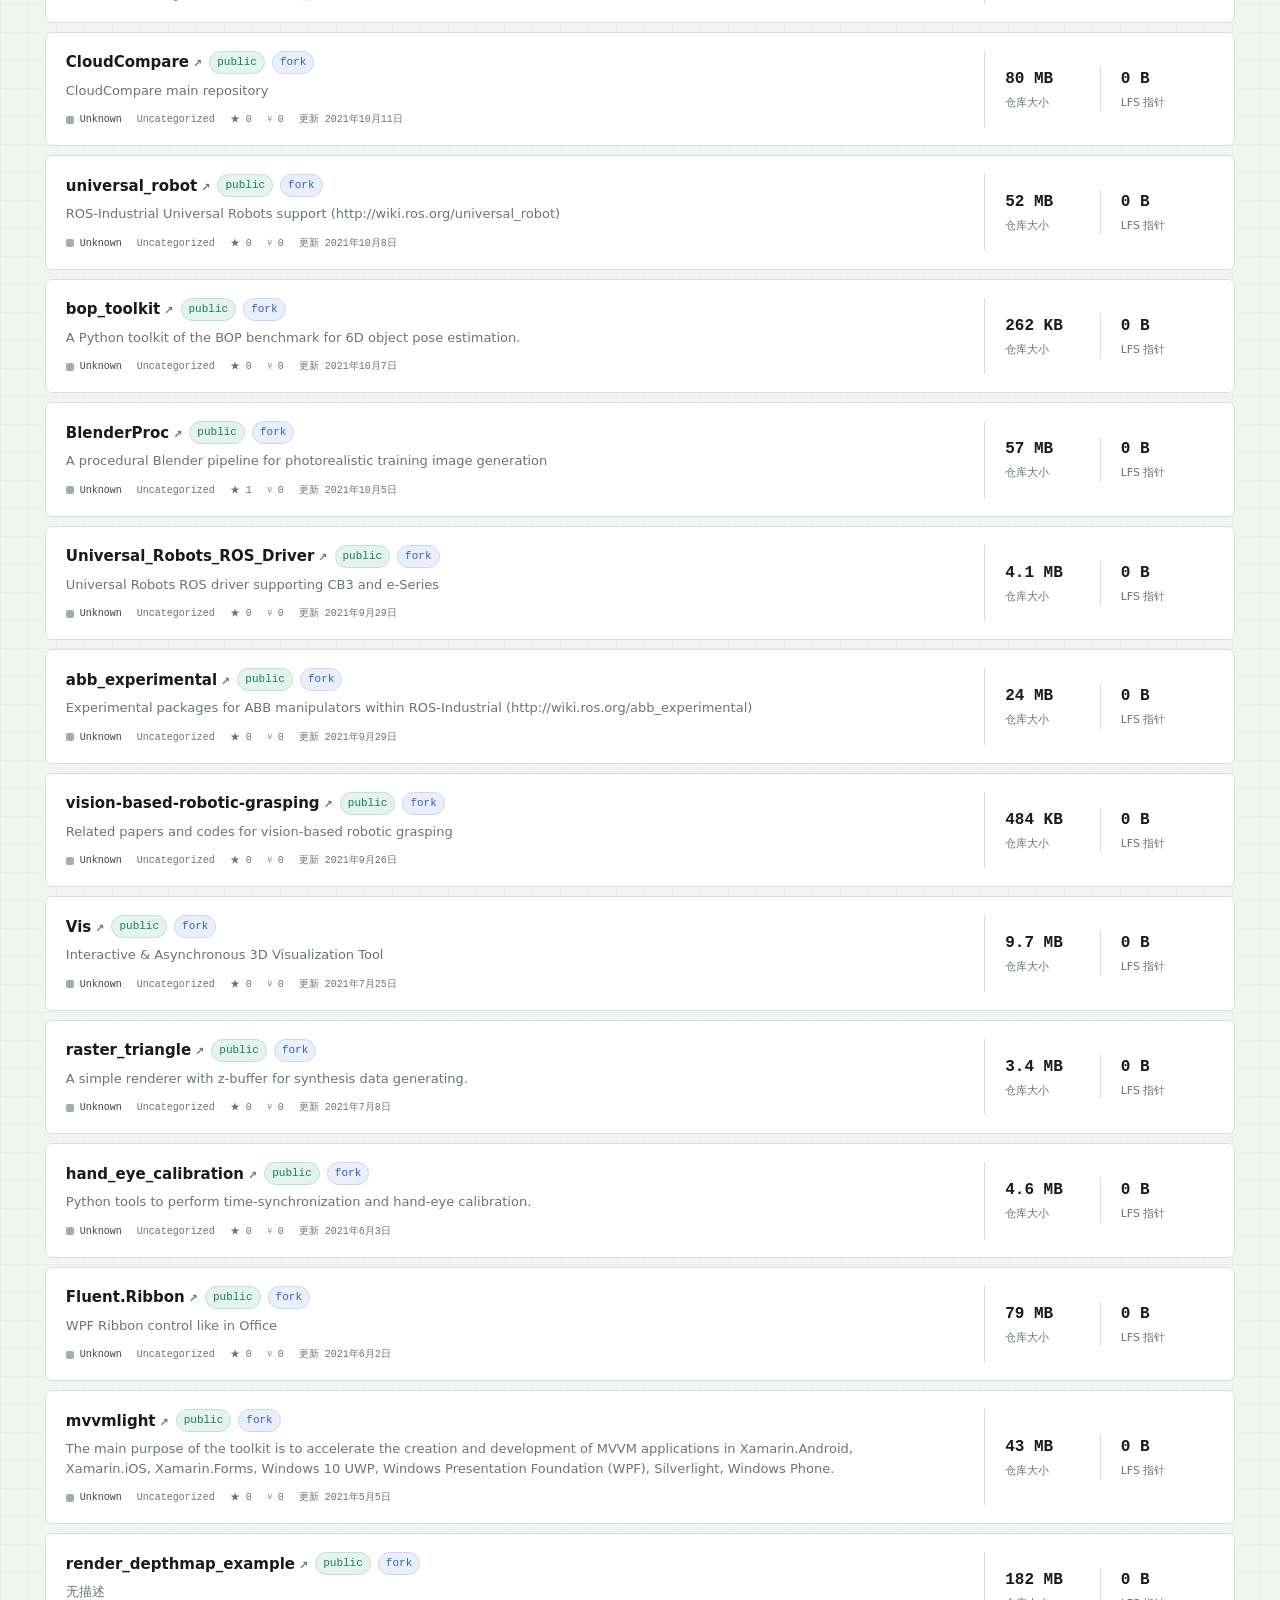
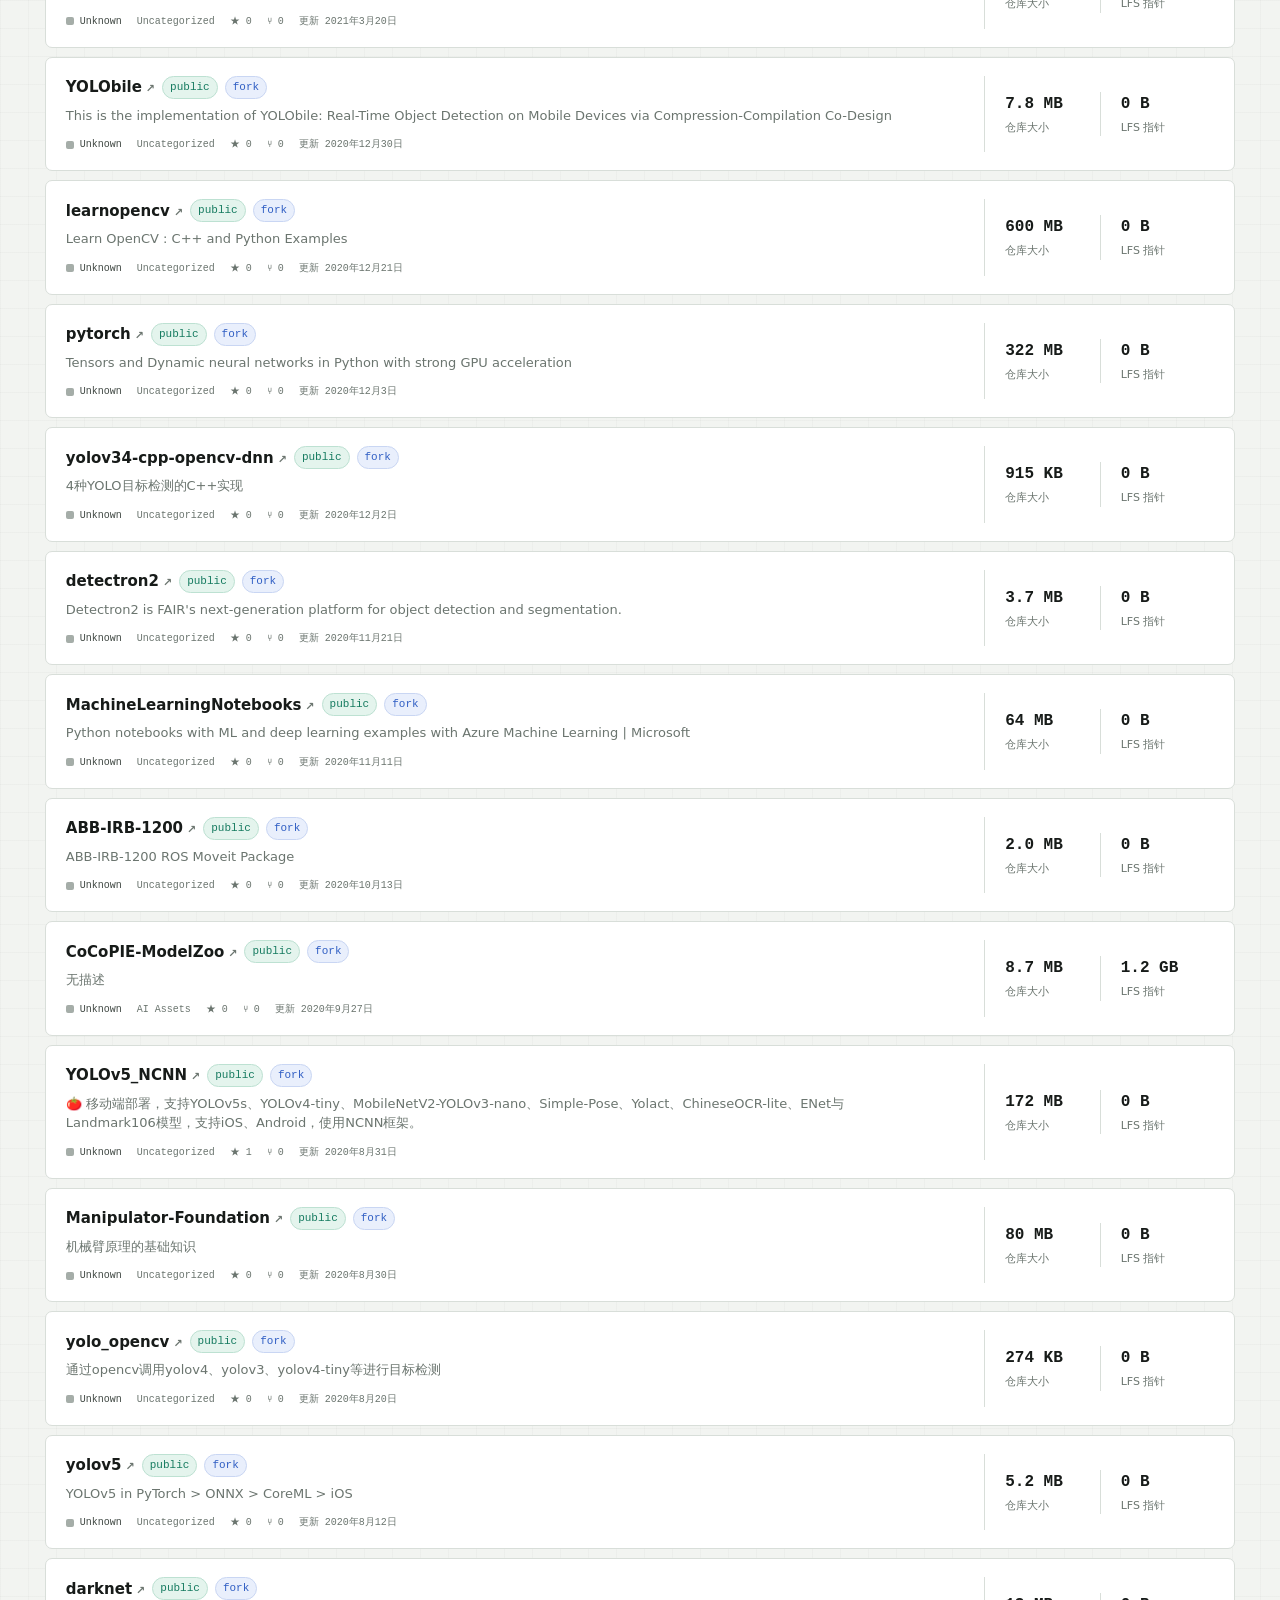
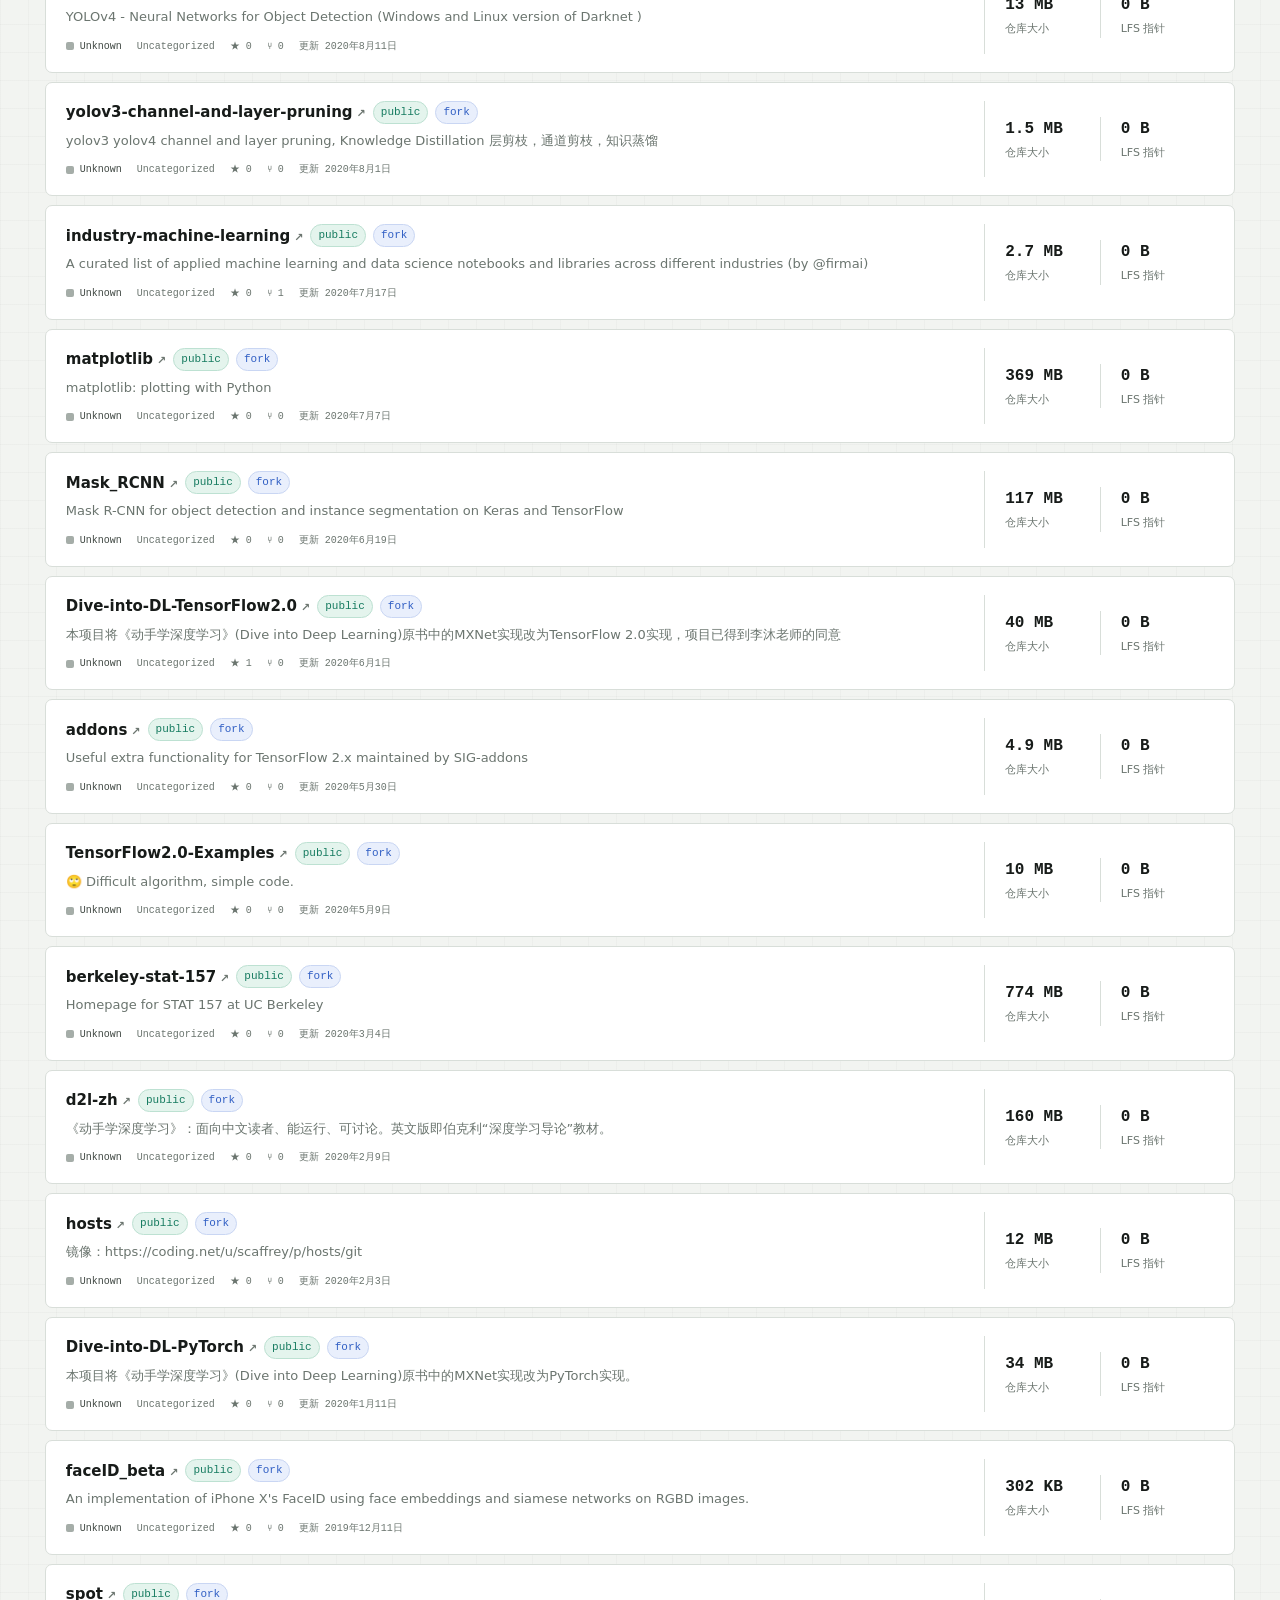
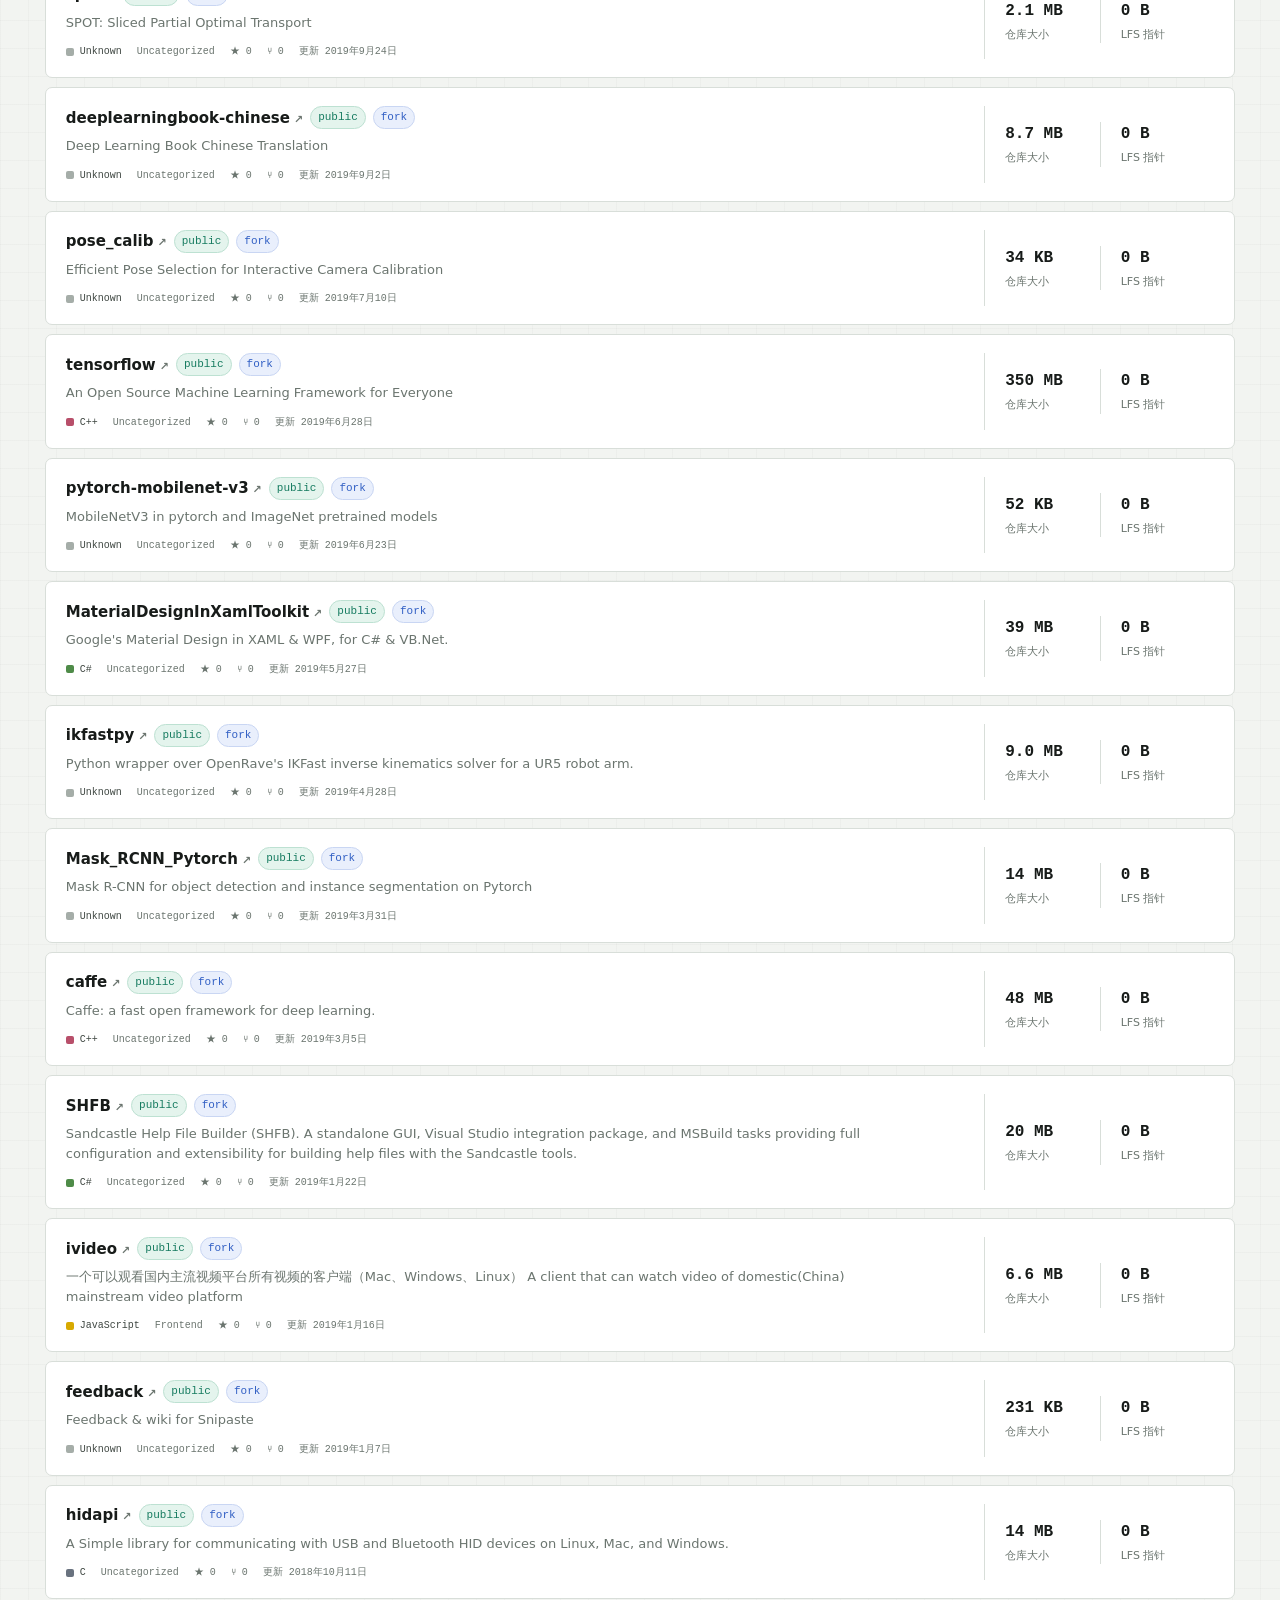
==== commit 440a8516: "Design Repo Index brand system" ====
--- a/index.html
+++ b/index.html
@@ -3,88 +3,165 @@
   <head>
     <meta charset="utf-8" />
     <meta name="viewport" content="width=device-width, initial-scale=1" />
-    <title>GitHub 仓库资产仪表盘</title>
+    <title>Repo Index · GitHub 仓库资产仪表盘</title>
     <meta name="description" content="统计 GitHub 仓库分类、大小、可见性与 LFS 指针用量的静态仪表盘。" />
+    <meta name="theme-color" content="#171b19" />
+    <link rel="icon" href="./assets/repo-index-mark.svg" type="image/svg+xml" />
+    <link rel="stylesheet" href="./brand.css" />
     <link rel="stylesheet" href="./styles.css" />
   </head>
   <body>
-    <header class="topbar">
-      <div>
-        <p class="eyebrow">Repository Portfolio</p>
-        <h1>GitHub 仓库资产仪表盘</h1>
+    <a class="skip-link" href="#mainContent">跳到主要内容</a>
+
+    <header class="app-header">
+      <div class="header-inner">
+        <a class="brand-lockup" href="./" aria-label="Repo Index 首页">
+          <img class="brand-mark" src="./assets/repo-index-mark.svg" alt="" />
+          <span>
+            <span class="brand-name">Repo Index</span>
+            <span class="brand-product">Asset Console</span>
+          </span>
+        </a>
+
+        <nav class="header-nav" aria-label="主要导航">
+          <a class="nav-link active" href="./" aria-current="page">仓库</a>
+          <a class="nav-link" href="./brand.html">品牌资产</a>
+        </nav>
+
+        <div class="sync-state">
+          <span class="sync-dot" aria-hidden="true"></span>
+          <span id="updatedAt">等待数据</span>
+        </div>
       </div>
-      <div class="updated" id="updatedAt">等待数据</div>
     </header>
 
-    <main>
+    <main id="mainContent">
+      <section class="page-heading" aria-labelledby="pageTitle">
+        <div>
+          <p class="ri-kicker">Repository Portfolio</p>
+          <h1 id="pageTitle">代码仓库总览</h1>
+        </div>
+        <div class="owner-identity">
+          <span class="owner-label">GitHub owner</span>
+          <strong id="ownerName">-</strong>
+        </div>
+      </section>
+
       <section class="metrics" aria-label="总体统计">
-        <article class="metric">
-          <span>仓库总数</span>
+        <article class="metric metric-primary">
+          <span class="metric-label">仓库总数</span>
           <strong id="totalRepos">-</strong>
+          <span class="metric-foot">Repositories</span>
         </article>
         <article class="metric">
-          <span>Public</span>
+          <span class="metric-label">公开仓库</span>
           <strong id="publicRepos">-</strong>
+          <span class="metric-foot metric-positive">Public</span>
         </article>
         <article class="metric">
-          <span>Private</span>
+          <span class="metric-label">私有仓库</span>
           <strong id="privateRepos">-</strong>
+          <span class="metric-foot metric-warning">Private</span>
         </article>
         <article class="metric">
-          <span>仓库大小</span>
+          <span class="metric-label">仓库体积</span>
           <strong id="totalSize">-</strong>
+          <span class="metric-foot">Git objects</span>
         </article>
         <article class="metric">
-          <span>LFS 指针体积</span>
+          <span class="metric-label">LFS 指针体积</span>
           <strong id="lfsSize">-</strong>
+          <span class="metric-foot">Default branch</span>
         </article>
       </section>
 
-      <section class="panels">
-        <article class="panel wide">
-          <div class="panel-title">
-            <h2>仓库分类</h2>
-            <span id="ownerName">-</span>
+      <section class="insight-grid" aria-label="仓库洞察">
+        <article class="insight-panel taxonomy-panel">
+          <div class="panel-heading">
+            <div>
+              <p class="panel-index">01 / Taxonomy</p>
+              <h2>资产分类</h2>
+            </div>
           </div>
           <div class="taxonomy" id="taxonomy"></div>
         </article>
 
-        <article class="panel">
-          <div class="panel-title">
-            <h2>语言分布</h2>
+        <article class="insight-panel language-panel">
+          <div class="panel-heading">
+            <div>
+              <p class="panel-index">02 / Languages</p>
+              <h2>语言分布</h2>
+            </div>
+            <span class="panel-caption">Top 10</span>
           </div>
           <div id="languageBars" class="bars"></div>
         </article>
       </section>
 
-      <section class="toolbar" aria-label="筛选和排序">
-        <input id="searchInput" type="search" placeholder="搜索仓库、语言、主题" />
-        <select id="visibilityFilter" aria-label="按可见性筛选">
-          <option value="all">全部可见性</option>
-          <option value="public">Public</option>
-          <option value="private">Private</option>
-        </select>
-        <select id="languageFilter" aria-label="按语言筛选">
-          <option value="all">全部语言</option>
-        </select>
-        <select id="categoryFilter" aria-label="按分类筛选">
-          <option value="all">全部分类</option>
-        </select>
-        <select id="sortSelect" aria-label="排序">
-          <option value="pushed">最近更新</option>
-          <option value="size">仓库大小</option>
-          <option value="lfs">LFS 体积</option>
-          <option value="name">名称</option>
-        </select>
+      <section class="repository-section" aria-labelledby="repoHeading">
+        <div class="section-heading">
+          <div>
+            <p class="ri-kicker">Repository Directory</p>
+            <h2 id="repoHeading">仓库目录</h2>
+          </div>
+          <span class="result-count" id="resultCount" aria-live="polite">0 个结果</span>
+        </div>
+
+        <div class="toolbar" role="search" aria-label="筛选和排序仓库">
+          <label class="search-field">
+            <span class="ri-visually-hidden">搜索仓库</span>
+            <span class="search-symbol" aria-hidden="true"></span>
+            <input class="ri-field" id="searchInput" type="search" placeholder="搜索仓库、语言或主题" autocomplete="off" />
+          </label>
+          <label>
+            <span class="ri-visually-hidden">按可见性筛选</span>
+            <select class="ri-field" id="visibilityFilter">
+              <option value="all">全部可见性</option>
+              <option value="public">Public</option>
+              <option value="private">Private</option>
+            </select>
+          </label>
+          <label>
+            <span class="ri-visually-hidden">按语言筛选</span>
+            <select class="ri-field" id="languageFilter">
+              <option value="all">全部语言</option>
+            </select>
+          </label>
+          <label>
+            <span class="ri-visually-hidden">按分类筛选</span>
+            <select class="ri-field" id="categoryFilter">
+              <option value="all">全部分类</option>
+            </select>
+          </label>
+          <label>
+            <span class="ri-visually-hidden">排序方式</span>
+            <select class="ri-field" id="sortSelect">
+              <option value="pushed">最近更新</option>
+              <option value="size">仓库大小</option>
+              <option value="lfs">LFS 体积</option>
+              <option value="name">名称</option>
+            </select>
+          </label>
+          <button class="ri-button reset-button" id="clearFilters" type="button">重置</button>
+        </div>
+
+        <div class="active-filter-state" id="activeFilters" aria-live="polite"></div>
+        <section class="repo-list" id="repoList" aria-label="仓库列表"></section>
       </section>
 
-      <section class="repo-list" id="repoList" aria-label="仓库列表"></section>
+      <aside class="data-note">
+        <span class="note-marker" aria-hidden="true">i</span>
+        <div>
+          <h2>数据口径</h2>
+          <p>仓库大小来自 GitHub Repository API。LFS 为默认分支中已识别 pointer 文件记录的真实文件大小，不代表完整账单用量。</p>
+        </div>
+      </aside>
+    </main>
 
-      <section class="notes">
-        <h2>统计说明</h2>
-        <p>仓库大小来自 GitHub Repository API 的 <code>size</code> 字段。LFS 统计为默认分支中已识别 Git LFS pointer 文件记录的真实文件大小，不能代表完整账单用量。</p>
-      </section>
-    </main>
+    <footer class="app-footer">
+      <span>Repo Index</span>
+      <span>GitHub repository asset console</span>
+    </footer>
 
     <script src="./app.js" type="module"></script>
   </body>
--- a/brand.css
+++ b/brand.css
@@ -0,0 +1,221 @@
+:root {
+  color-scheme: light;
+
+  /* Repo Index foundations */
+  --ri-canvas: #f2f4f1;
+  --ri-surface: #ffffff;
+  --ri-surface-subtle: #f7f8f6;
+  --ri-ink: #171b19;
+  --ri-ink-soft: #3f4742;
+  --ri-muted: #6b756f;
+  --ri-line: #d8ded9;
+  --ri-line-strong: #b8c1bb;
+
+  /* Brand and semantic color */
+  --ri-blue: #315fc4;
+  --ri-blue-soft: #e9effc;
+  --ri-green: #167b60;
+  --ri-green-soft: #e4f4ed;
+  --ri-amber: #a9610b;
+  --ri-amber-soft: #fbefd9;
+  --ri-coral: #b84f3b;
+  --ri-coral-soft: #fae9e5;
+
+  /* Type, shape, and motion */
+  --ri-font-sans: Inter, ui-sans-serif, system-ui, -apple-system, BlinkMacSystemFont, "Segoe UI", "PingFang SC", "Microsoft YaHei", sans-serif;
+  --ri-font-mono: "SFMono-Regular", Consolas, "Liberation Mono", monospace;
+  --ri-radius-sm: 4px;
+  --ri-radius-md: 7px;
+  --ri-shadow-focus: 0 0 0 3px rgba(49, 95, 196, 0.16);
+  --ri-transition: 160ms ease;
+}
+
+* {
+  box-sizing: border-box;
+}
+
+html {
+  min-width: 320px;
+  background: var(--ri-canvas);
+}
+
+body {
+  margin: 0;
+  color: var(--ri-ink);
+  font-family: var(--ri-font-sans);
+  font-size: 15px;
+  line-height: 1.5;
+  -webkit-font-smoothing: antialiased;
+}
+
+button,
+input,
+select {
+  font: inherit;
+}
+
+button,
+select {
+  cursor: pointer;
+}
+
+a {
+  color: inherit;
+}
+
+:focus-visible {
+  outline: 2px solid var(--ri-blue);
+  outline-offset: 2px;
+}
+
+.brand-lockup {
+  display: inline-flex;
+  align-items: center;
+  gap: 11px;
+  color: var(--ri-ink);
+  text-decoration: none;
+}
+
+.brand-mark {
+  display: block;
+  width: 38px;
+  height: 38px;
+  flex: 0 0 auto;
+}
+
+.brand-name {
+  display: block;
+  font-size: 14px;
+  font-weight: 780;
+  line-height: 1.1;
+  text-transform: uppercase;
+}
+
+.brand-product {
+  display: block;
+  margin-top: 4px;
+  color: var(--ri-muted);
+  font-family: var(--ri-font-mono);
+  font-size: 10px;
+  line-height: 1;
+  text-transform: uppercase;
+}
+
+.ri-button {
+  display: inline-flex;
+  min-height: 38px;
+  align-items: center;
+  justify-content: center;
+  gap: 8px;
+  padding: 0 13px;
+  border: 1px solid var(--ri-line-strong);
+  border-radius: var(--ri-radius-sm);
+  background: var(--ri-surface);
+  color: var(--ri-ink-soft);
+  font-weight: 650;
+  text-decoration: none;
+  transition: border-color var(--ri-transition), background var(--ri-transition), color var(--ri-transition);
+}
+
+.ri-button:hover {
+  border-color: var(--ri-ink-soft);
+  background: var(--ri-surface-subtle);
+  color: var(--ri-ink);
+}
+
+.ri-button.primary {
+  border-color: var(--ri-blue);
+  background: var(--ri-blue);
+  color: #ffffff;
+}
+
+.ri-button.primary:hover {
+  border-color: #244da7;
+  background: #244da7;
+}
+
+.ri-field {
+  width: 100%;
+  height: 42px;
+  border: 1px solid var(--ri-line);
+  border-radius: var(--ri-radius-sm);
+  background: var(--ri-surface);
+  color: var(--ri-ink);
+  padding: 0 12px;
+  transition: border-color var(--ri-transition), box-shadow var(--ri-transition);
+}
+
+.ri-field:hover {
+  border-color: var(--ri-line-strong);
+}
+
+.ri-field:focus {
+  border-color: var(--ri-blue);
+  box-shadow: var(--ri-shadow-focus);
+  outline: 0;
+}
+
+.ri-field::placeholder {
+  color: #89918c;
+}
+
+.ri-badge {
+  display: inline-flex;
+  min-height: 23px;
+  align-items: center;
+  padding: 2px 7px;
+  border: 1px solid var(--ri-line);
+  border-radius: 999px;
+  background: var(--ri-surface);
+  color: var(--ri-muted);
+  font-family: var(--ri-font-mono);
+  font-size: 11px;
+  line-height: 1;
+  text-transform: lowercase;
+}
+
+.ri-badge.info {
+  border-color: #c9d6f3;
+  background: var(--ri-blue-soft);
+  color: var(--ri-blue);
+}
+
+.ri-badge.success {
+  border-color: #bde1d2;
+  background: var(--ri-green-soft);
+  color: var(--ri-green);
+}
+
+.ri-badge.warning {
+  border-color: #eccda2;
+  background: var(--ri-amber-soft);
+  color: var(--ri-amber);
+}
+
+.ri-badge.danger {
+  border-color: #edc4bb;
+  background: var(--ri-coral-soft);
+  color: var(--ri-coral);
+}
+
+.ri-kicker {
+  margin: 0;
+  color: var(--ri-blue);
+  font-family: var(--ri-font-mono);
+  font-size: 11px;
+  font-weight: 700;
+  line-height: 1.2;
+  text-transform: uppercase;
+}
+
+.ri-visually-hidden {
+  position: absolute;
+  width: 1px;
+  height: 1px;
+  padding: 0;
+  margin: -1px;
+  overflow: hidden;
+  clip: rect(0, 0, 0, 0);
+  white-space: nowrap;
+  border: 0;
+}
--- a/styles.css
+++ b/styles.css
@@ -1,45 +1,117 @@
-:root {
-  color-scheme: light;
-  --bg: #f6f7f9;
-  --ink: #17202a;
-  --muted: #667085;
-  --line: #d8dde6;
-  --panel: #ffffff;
-  --accent: #0b6bcb;
-  --accent-2: #0f8a6a;
-  --warn: #b54708;
-  --shadow: 0 10px 30px rgba(20, 31, 43, 0.08);
-}
-
-* {
-  box-sizing: border-box;
-}
-
 body {
-  margin: 0;
-  min-width: 320px;
-  background: var(--bg);
-  color: var(--ink);
-  font-family: Inter, ui-sans-serif, system-ui, -apple-system, BlinkMacSystemFont, "Segoe UI", sans-serif;
-}
-
-.topbar {
+  min-height: 100vh;
+  background-color: var(--ri-canvas);
+  background-image:
+    linear-gradient(rgba(23, 27, 25, 0.025) 1px, transparent 1px),
+    linear-gradient(90deg, rgba(23, 27, 25, 0.025) 1px, transparent 1px);
+  background-size: 28px 28px;
+}
+
+.skip-link {
+  position: fixed;
+  z-index: 100;
+  top: 10px;
+  left: 10px;
+  padding: 8px 12px;
+  transform: translateY(-150%);
+  border-radius: var(--ri-radius-sm);
+  background: var(--ri-ink);
+  color: #ffffff;
+}
+
+.skip-link:focus {
+  transform: translateY(0);
+}
+
+.app-header {
+  position: sticky;
+  z-index: 20;
+  top: 0;
+  border-bottom: 1px solid var(--ri-line);
+  background: rgba(255, 255, 255, 0.94);
+  backdrop-filter: blur(14px);
+}
+
+.header-inner {
+  display: grid;
+  width: min(1440px, 100%);
+  min-height: 66px;
+  align-items: center;
+  margin: 0 auto;
+  padding: 0 clamp(18px, 3.5vw, 52px);
+  grid-template-columns: 1fr auto 1fr;
+  gap: 28px;
+}
+
+.header-nav {
+  display: flex;
+  align-self: stretch;
+  align-items: center;
+  gap: 28px;
+}
+
+.nav-link {
+  position: relative;
+  display: flex;
+  height: 100%;
+  align-items: center;
+  color: var(--ri-muted);
+  font-size: 13px;
+  font-weight: 650;
+  text-decoration: none;
+}
+
+.nav-link:hover,
+.nav-link.active {
+  color: var(--ri-ink);
+}
+
+.nav-link.active::after {
+  position: absolute;
+  right: 0;
+  bottom: -1px;
+  left: 0;
+  height: 2px;
+  background: var(--ri-blue);
+  content: "";
+}
+
+.sync-state {
+  display: inline-flex;
+  align-items: center;
+  justify-self: end;
+  gap: 8px;
+  color: var(--ri-muted);
+  font-family: var(--ri-font-mono);
+  font-size: 11px;
+  white-space: nowrap;
+}
+
+.sync-dot {
+  width: 7px;
+  height: 7px;
+  border-radius: 50%;
+  background: var(--ri-green);
+  box-shadow: 0 0 0 3px var(--ri-green-soft);
+}
+
+main {
+  width: min(1440px, 100%);
+  margin: 0 auto;
+  padding: 42px clamp(18px, 3.5vw, 52px) 58px;
+}
+
+.page-heading,
+.section-heading,
+.panel-heading {
   display: flex;
   align-items: flex-end;
   justify-content: space-between;
   gap: 24px;
-  padding: 32px clamp(18px, 4vw, 56px) 20px;
-  background: #ffffff;
-  border-bottom: 1px solid var(--line);
-}
-
-.eyebrow {
-  margin: 0 0 6px;
-  color: var(--accent);
-  font-size: 13px;
-  font-weight: 700;
-  letter-spacing: 0;
-  text-transform: uppercase;
+}
+
+.page-heading {
+  margin-bottom: 24px;
 }
 
 h1,
@@ -50,98 +122,176 @@
 
 h1 {
   margin-bottom: 0;
-  font-size: clamp(28px, 4vw, 44px);
-  line-height: 1.08;
+  font-size: clamp(30px, 4vw, 48px);
+  font-weight: 760;
+  line-height: 1.04;
+  letter-spacing: 0;
 }
 
 h2 {
   margin-bottom: 0;
-  font-size: 18px;
-}
-
-main {
-  width: min(1480px, 100%);
-  margin: 0 auto;
-  padding: 24px clamp(18px, 4vw, 56px) 48px;
-}
-
-.updated {
-  color: var(--muted);
+  font-size: 19px;
+  font-weight: 730;
+  line-height: 1.2;
+  letter-spacing: 0;
+}
+
+.page-heading .ri-kicker,
+.section-heading .ri-kicker {
+  margin-bottom: 8px;
+}
+
+.owner-identity {
+  min-width: 220px;
+  padding: 4px 0 4px 18px;
+  border-left: 2px solid var(--ri-blue);
+}
+
+.owner-label {
+  display: block;
+  margin-bottom: 4px;
+  color: var(--ri-muted);
+  font-family: var(--ri-font-mono);
+  font-size: 10px;
+  text-transform: uppercase;
+}
+
+.owner-identity strong {
   font-size: 14px;
-  white-space: nowrap;
 }
 
 .metrics {
   display: grid;
-  grid-template-columns: repeat(5, minmax(150px, 1fr));
-  gap: 12px;
-}
-
-.metric,
-.panel,
-.notes {
-  background: var(--panel);
-  border: 1px solid var(--line);
-  border-radius: 8px;
-  box-shadow: var(--shadow);
+  overflow: hidden;
+  border: 1px solid var(--ri-line);
+  border-radius: var(--ri-radius-md);
+  background: var(--ri-surface);
+  grid-template-columns: repeat(5, minmax(145px, 1fr));
 }
 
 .metric {
-  padding: 18px;
-}
-
-.metric span {
+  position: relative;
+  min-height: 128px;
+  padding: 19px 20px 17px;
+}
+
+.metric + .metric {
+  border-left: 1px solid var(--ri-line);
+}
+
+.metric-primary::before {
+  position: absolute;
+  top: 0;
+  right: 20px;
+  left: 20px;
+  height: 3px;
+  background: var(--ri-blue);
+  content: "";
+}
+
+.metric-label,
+.metric-foot {
   display: block;
-  color: var(--muted);
-  font-size: 13px;
-  margin-bottom: 10px;
+}
+
+.metric-label {
+  color: var(--ri-muted);
+  font-size: 12px;
+  font-weight: 650;
 }
 
 .metric strong {
-  font-size: 26px;
+  display: block;
+  margin: 12px 0 10px;
+  font-size: clamp(26px, 3vw, 34px);
+  font-variant-numeric: tabular-nums;
   line-height: 1;
 }
 
-.panels {
-  display: grid;
-  grid-template-columns: minmax(0, 1.4fr) minmax(320px, 0.8fr);
-  gap: 16px;
-  margin-top: 16px;
-}
-
-.panel {
-  padding: 18px;
-}
-
-.panel-title {
-  display: flex;
-  align-items: center;
-  justify-content: space-between;
-  gap: 16px;
-  margin-bottom: 16px;
-}
-
-.panel-title span {
-  color: var(--muted);
-  font-size: 14px;
+.metric-foot {
+  color: var(--ri-muted);
+  font-family: var(--ri-font-mono);
+  font-size: 10px;
+  text-transform: uppercase;
+}
+
+.metric-positive {
+  color: var(--ri-green);
+}
+
+.metric-warning {
+  color: var(--ri-amber);
+}
+
+.insight-grid {
+  display: grid;
+  margin-top: 18px;
+  grid-template-columns: minmax(0, 1.35fr) minmax(330px, 0.65fr);
+  gap: 18px;
+}
+
+.insight-panel {
+  min-width: 0;
+  padding: 22px;
+  border: 1px solid var(--ri-line);
+  border-radius: var(--ri-radius-md);
+  background: var(--ri-surface);
+}
+
+.panel-heading {
+  align-items: flex-start;
+  margin-bottom: 22px;
+}
+
+.panel-index,
+.panel-caption {
+  color: var(--ri-muted);
+  font-family: var(--ri-font-mono);
+  font-size: 10px;
+  text-transform: uppercase;
+}
+
+.panel-index {
+  margin-bottom: 5px;
+}
+
+.panel-caption {
+  padding-top: 3px;
 }
 
 .taxonomy {
   display: grid;
-  grid-template-columns: repeat(4, minmax(0, 1fr));
-  gap: 12px;
+  grid-template-columns: repeat(2, minmax(0, 1fr));
+  gap: 0;
 }
 
 .taxonomy-group {
-  border-left: 3px solid var(--accent);
-  padding-left: 12px;
   min-width: 0;
+  min-height: 116px;
+  padding: 0 18px 18px;
+  border-left: 1px solid var(--ri-line);
+}
+
+.taxonomy-group:nth-child(odd) {
+  padding-left: 0;
+  border-left: 0;
+}
+
+.taxonomy-group:nth-child(n + 3) {
+  padding-top: 20px;
+  padding-bottom: 0;
+  border-top: 1px solid var(--ri-line);
+}
+
+.taxonomy-group:nth-child(even) {
+  padding-right: 0;
 }
 
 .taxonomy-group b {
   display: block;
-  margin-bottom: 8px;
-  font-size: 13px;
+  margin-bottom: 12px;
+  color: var(--ri-ink-soft);
+  font-size: 12px;
 }
 
 .chip-row {
@@ -150,27 +300,39 @@
   gap: 6px;
 }
 
-.chip {
+.taxonomy-chip {
+  display: inline-flex;
   max-width: 100%;
-  padding: 5px 8px;
-  background: #eef4ff;
-  color: #184a90;
-  border-radius: 999px;
+  min-height: 25px;
+  align-items: center;
+  gap: 6px;
+  padding: 3px 7px;
+  border-radius: var(--ri-radius-sm);
+  background: var(--ri-surface-subtle);
+  color: var(--ri-ink-soft);
+  font-size: 11px;
+  overflow-wrap: anywhere;
+}
+
+.taxonomy-chip em {
+  color: var(--ri-blue);
+  font-family: var(--ri-font-mono);
+  font-style: normal;
+  font-weight: 700;
+}
+
+.bars {
+  display: grid;
+  gap: 11px;
+}
+
+.bar-row {
+  display: grid;
+  align-items: center;
+  color: var(--ri-ink-soft);
   font-size: 12px;
-  overflow-wrap: anywhere;
-}
-
-.bars {
-  display: grid;
+  grid-template-columns: 92px 1fr 34px;
   gap: 10px;
-}
-
-.bar-row {
-  display: grid;
-  grid-template-columns: 92px 1fr 48px;
-  align-items: center;
-  gap: 10px;
-  font-size: 13px;
 }
 
 .bar-label {
@@ -180,147 +342,467 @@
 }
 
 .bar-track {
-  height: 10px;
-  border-radius: 999px;
-  background: #e8ecf2;
+  height: 5px;
   overflow: hidden;
+  background: #e5e9e6;
 }
 
 .bar-fill {
+  display: block;
   height: 100%;
-  background: var(--accent-2);
+  background: var(--ri-green);
+  transform-origin: left;
+}
+
+.bar-count {
+  color: var(--ri-muted);
+  font-family: var(--ri-font-mono);
+  text-align: right;
+}
+
+.repository-section {
+  margin-top: 46px;
+}
+
+.section-heading {
+  margin-bottom: 17px;
+}
+
+.result-count {
+  color: var(--ri-muted);
+  font-family: var(--ri-font-mono);
+  font-size: 11px;
+  white-space: nowrap;
 }
 
 .toolbar {
-  display: grid;
-  grid-template-columns: minmax(220px, 1fr) 160px 180px 180px 160px;
-  gap: 10px;
-  margin: 18px 0 12px;
-}
-
-input,
-select {
-  width: 100%;
+  position: sticky;
+  z-index: 10;
+  top: 78px;
+  display: grid;
+  padding: 10px;
+  border: 1px solid var(--ri-line);
+  border-radius: var(--ri-radius-md);
+  background: rgba(242, 244, 241, 0.96);
+  backdrop-filter: blur(12px);
+  grid-template-columns: minmax(240px, 1fr) 150px 165px 165px 145px auto;
+  gap: 8px;
+}
+
+.search-field {
+  position: relative;
+}
+
+.search-field .ri-field {
+  padding-left: 38px;
+}
+
+.search-symbol {
+  position: absolute;
+  z-index: 1;
+  top: 12px;
+  left: 14px;
+  width: 17px;
+  height: 17px;
+  background: var(--ri-muted);
+  mask: url("./assets/search.svg") no-repeat center / contain;
+  -webkit-mask: url("./assets/search.svg") no-repeat center / contain;
+  pointer-events: none;
+}
+
+.reset-button {
   height: 42px;
-  border: 1px solid var(--line);
-  border-radius: 8px;
-  background: #ffffff;
-  color: var(--ink);
-  padding: 0 12px;
-  font: inherit;
+}
+
+.reset-button:disabled {
+  cursor: default;
+  opacity: 0.45;
+}
+
+.active-filter-state {
+  min-height: 29px;
+  padding: 8px 2px 0;
+  color: var(--ri-muted);
+  font-size: 11px;
+}
+
+.active-filter-state:empty {
+  min-height: 12px;
+  padding-top: 0;
+}
+
+.filter-summary {
+  font-family: var(--ri-font-mono);
 }
 
 .repo-list {
   display: grid;
-  gap: 10px;
+  gap: 9px;
 }
 
 .repo-card {
   display: grid;
+  min-width: 0;
+  padding: 18px 20px;
+  border: 1px solid var(--ri-line);
+  border-radius: var(--ri-radius-md);
+  background: var(--ri-surface);
+  transition: border-color var(--ri-transition), transform var(--ri-transition);
   grid-template-columns: minmax(0, 1fr) auto;
-  gap: 18px;
-  padding: 16px;
-  background: #ffffff;
-  border: 1px solid var(--line);
-  border-radius: 8px;
+  gap: 24px;
+}
+
+.repo-card:hover {
+  transform: translateY(-1px);
+  border-color: var(--ri-line-strong);
+}
+
+.repo-main {
+  min-width: 0;
 }
 
 .repo-title {
   display: flex;
   flex-wrap: wrap;
   align-items: center;
-  gap: 8px;
-  margin-bottom: 8px;
-}
-
-.repo-title a {
-  color: var(--ink);
-  font-weight: 750;
+  margin-bottom: 7px;
+  gap: 7px;
+}
+
+.repo-title a,
+.repo-title strong {
+  min-width: 0;
+  color: var(--ri-ink);
+  font-size: 15px;
+  font-weight: 760;
   text-decoration: none;
   overflow-wrap: anywhere;
 }
 
-.badge {
-  padding: 3px 7px;
-  border-radius: 999px;
-  border: 1px solid var(--line);
-  color: var(--muted);
-  font-size: 12px;
-}
-
-.badge.private {
-  border-color: #f2b8a2;
-  color: var(--warn);
+.repo-title a:hover {
+  color: var(--ri-blue);
+  text-decoration: underline;
+  text-underline-offset: 3px;
+}
+
+.external-arrow {
+  display: inline-block;
+  margin-left: 4px;
+  color: var(--ri-muted);
+  font-size: 11px;
 }
 
 .repo-desc {
-  margin: 0 0 10px;
-  color: var(--muted);
-  line-height: 1.45;
-}
-
-.repo-meta,
-.repo-stats {
+  max-width: 850px;
+  margin: 0 0 12px;
+  color: var(--ri-muted);
+  font-size: 13px;
+  line-height: 1.5;
+}
+
+.repo-meta {
   display: flex;
   flex-wrap: wrap;
-  gap: 10px;
-  color: var(--muted);
+  align-items: center;
+  gap: 7px 15px;
+  color: var(--ri-muted);
+  font-family: var(--ri-font-mono);
+  font-size: 10px;
+}
+
+.language {
+  display: inline-flex;
+  align-items: center;
+  gap: 6px;
+  color: var(--ri-ink-soft);
+}
+
+.language::before {
+  width: 8px;
+  height: 8px;
+  border-radius: 2px;
+  background: var(--language-color, var(--ri-line-strong));
+  content: "";
+}
+
+.repo-topic {
+  color: var(--ri-blue);
+}
+
+.repo-stats {
+  display: grid;
+  min-width: 230px;
+  align-content: center;
+  border-left: 1px solid var(--ri-line);
+  grid-template-columns: repeat(2, minmax(96px, 1fr));
+}
+
+.repo-stat {
+  padding-left: 20px;
+  color: var(--ri-muted);
+  font-size: 11px;
+}
+
+.repo-stat + .repo-stat {
+  border-left: 1px solid var(--ri-line);
+}
+
+.repo-stat strong {
+  display: block;
+  margin-bottom: 4px;
+  color: var(--ri-ink);
+  font-family: var(--ri-font-mono);
+  font-size: 16px;
+  font-variant-numeric: tabular-nums;
+}
+
+.empty-state {
+  padding: 44px 20px;
+  border: 1px dashed var(--ri-line-strong);
+  border-radius: var(--ri-radius-md);
+  background: rgba(255, 255, 255, 0.55);
+  text-align: center;
+}
+
+.empty-state strong {
+  display: block;
+  margin-bottom: 5px;
+}
+
+.empty-state p {
+  margin-bottom: 0;
+  color: var(--ri-muted);
   font-size: 13px;
 }
 
-.repo-stats {
-  justify-content: flex-end;
-  min-width: 240px;
-}
-
-.repo-stats strong {
-  display: block;
-  color: var(--ink);
-  font-size: 18px;
-}
-
-.notes {
-  margin-top: 18px;
-  padding: 18px;
-  color: var(--muted);
-}
-
-.notes h2 {
-  color: var(--ink);
-  margin-bottom: 8px;
-}
-
-@media (max-width: 980px) {
-  .topbar {
+.data-note {
+  display: flex;
+  max-width: 840px;
+  align-items: flex-start;
+  margin-top: 26px;
+  gap: 12px;
+  color: var(--ri-muted);
+}
+
+.note-marker {
+  display: grid;
+  width: 22px;
+  height: 22px;
+  flex: 0 0 auto;
+  place-items: center;
+  border: 1px solid var(--ri-line-strong);
+  border-radius: 50%;
+  color: var(--ri-ink-soft);
+  font-family: var(--ri-font-mono);
+  font-size: 11px;
+  font-weight: 700;
+}
+
+.data-note h2 {
+  margin-bottom: 3px;
+  color: var(--ri-ink-soft);
+  font-size: 12px;
+}
+
+.data-note p {
+  margin-bottom: 0;
+  font-size: 12px;
+}
+
+.app-footer {
+  display: flex;
+  width: min(1440px, 100%);
+  justify-content: space-between;
+  margin: 0 auto;
+  padding: 22px clamp(18px, 3.5vw, 52px) 30px;
+  border-top: 1px solid var(--ri-line);
+  color: var(--ri-muted);
+  font-family: var(--ri-font-mono);
+  font-size: 10px;
+  text-transform: uppercase;
+}
+
+@media (max-width: 1100px) {
+  .toolbar {
+    grid-template-columns: minmax(230px, 1fr) repeat(2, minmax(140px, 0.6fr));
+  }
+
+  .reset-button {
+    grid-column: span 1;
+  }
+}
+
+@media (max-width: 900px) {
+  .header-inner {
+    grid-template-columns: 1fr auto;
+  }
+
+  .header-nav {
+    display: none;
+  }
+
+  .metrics {
+    grid-template-columns: repeat(2, 1fr);
+  }
+
+  .metric {
+    border-bottom: 1px solid var(--ri-line);
+  }
+
+  .metric + .metric {
+    border-left: 0;
+  }
+
+  .metric:nth-child(even) {
+    border-left: 1px solid var(--ri-line);
+  }
+
+  .metric:last-child {
+    grid-column: 1 / -1;
+    border-bottom: 0;
+  }
+
+  .insight-grid {
+    grid-template-columns: 1fr;
+  }
+
+  .repo-card {
+    grid-template-columns: 1fr;
+  }
+
+  .repo-stats {
+    min-width: 0;
+    padding-top: 14px;
+    border-top: 1px solid var(--ri-line);
+    border-left: 0;
+  }
+
+  .repo-stat {
+    padding-left: 0;
+  }
+
+  .repo-stat + .repo-stat {
+    padding-left: 20px;
+  }
+}
+
+@media (max-width: 680px) {
+  .app-header {
+    position: relative;
+  }
+
+  .header-inner {
+    min-height: 60px;
+  }
+
+  .brand-mark {
+    width: 34px;
+    height: 34px;
+  }
+
+  .sync-state {
+    max-width: 120px;
+    white-space: normal;
+    text-align: right;
+  }
+
+  main {
+    padding-top: 28px;
+  }
+
+  .page-heading {
     align-items: flex-start;
     flex-direction: column;
   }
 
-  .metrics,
-  .panels,
-  .toolbar,
+  h1 {
+    font-size: 33px;
+  }
+
+  .owner-identity {
+    min-width: 0;
+  }
+
   .taxonomy {
+    grid-template-columns: repeat(2, 1fr);
+    gap: 20px 0;
+  }
+
+  .taxonomy-group:nth-child(3) {
+    padding-left: 0;
+    border-left: 0;
+  }
+
+  .toolbar {
+    position: static;
     grid-template-columns: 1fr 1fr;
   }
 
-  .repo-card {
-    grid-template-columns: 1fr;
-  }
-
-  .repo-stats {
-    justify-content: flex-start;
-  }
-}
-
-@media (max-width: 640px) {
-  .metrics,
-  .panels,
-  .toolbar,
+  .search-field {
+    grid-column: 1 / -1;
+  }
+
+  .reset-button {
+    grid-column: 1 / -1;
+  }
+
+  .app-footer {
+    align-items: flex-start;
+    flex-direction: column;
+    gap: 4px;
+  }
+}
+
+@media (max-width: 440px) {
   .taxonomy {
     grid-template-columns: 1fr;
   }
 
-  .updated {
-    white-space: normal;
-  }
-}
+  .taxonomy-group,
+  .taxonomy-group:nth-child(3) {
+    min-height: 0;
+    padding: 0 0 16px;
+    border-bottom: 1px solid var(--ri-line);
+    border-left: 0;
+    border-top: 0;
+  }
+
+  .taxonomy-group:last-child {
+    padding-bottom: 0;
+    border-bottom: 0;
+  }
+
+  .toolbar {
+    grid-template-columns: 1fr;
+  }
+
+  .search-field,
+  .reset-button {
+    grid-column: auto;
+  }
+
+  .repo-card {
+    padding: 16px;
+  }
+
+  .repo-stats {
+    grid-template-columns: 1fr;
+    gap: 12px;
+  }
+
+  .repo-stat + .repo-stat {
+    padding-top: 12px;
+    padding-left: 0;
+    border-top: 1px solid var(--ri-line);
+    border-left: 0;
+  }
+}
+
+@media (prefers-reduced-motion: reduce) {
+  *,
+  *::before,
+  *::after {
+    scroll-behavior: auto !important;
+    transition-duration: 0.01ms !important;
+  }
+}
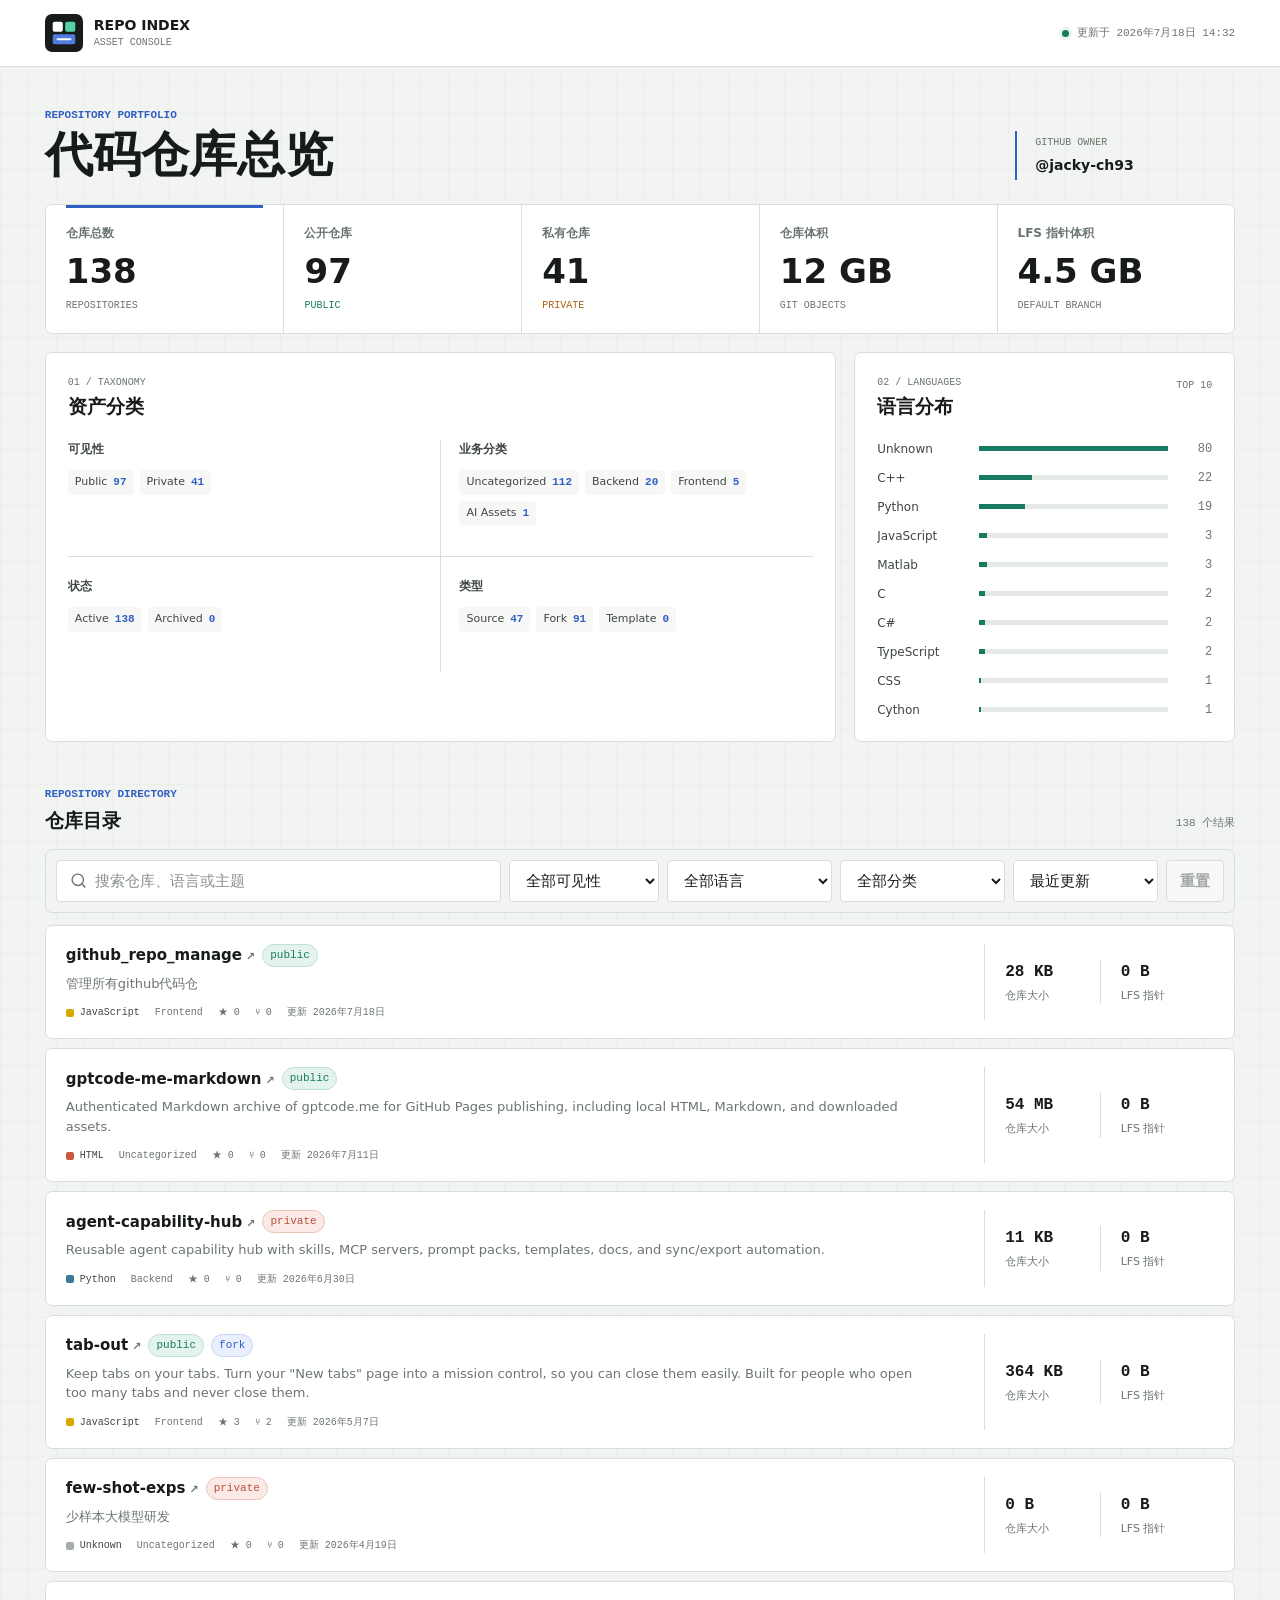
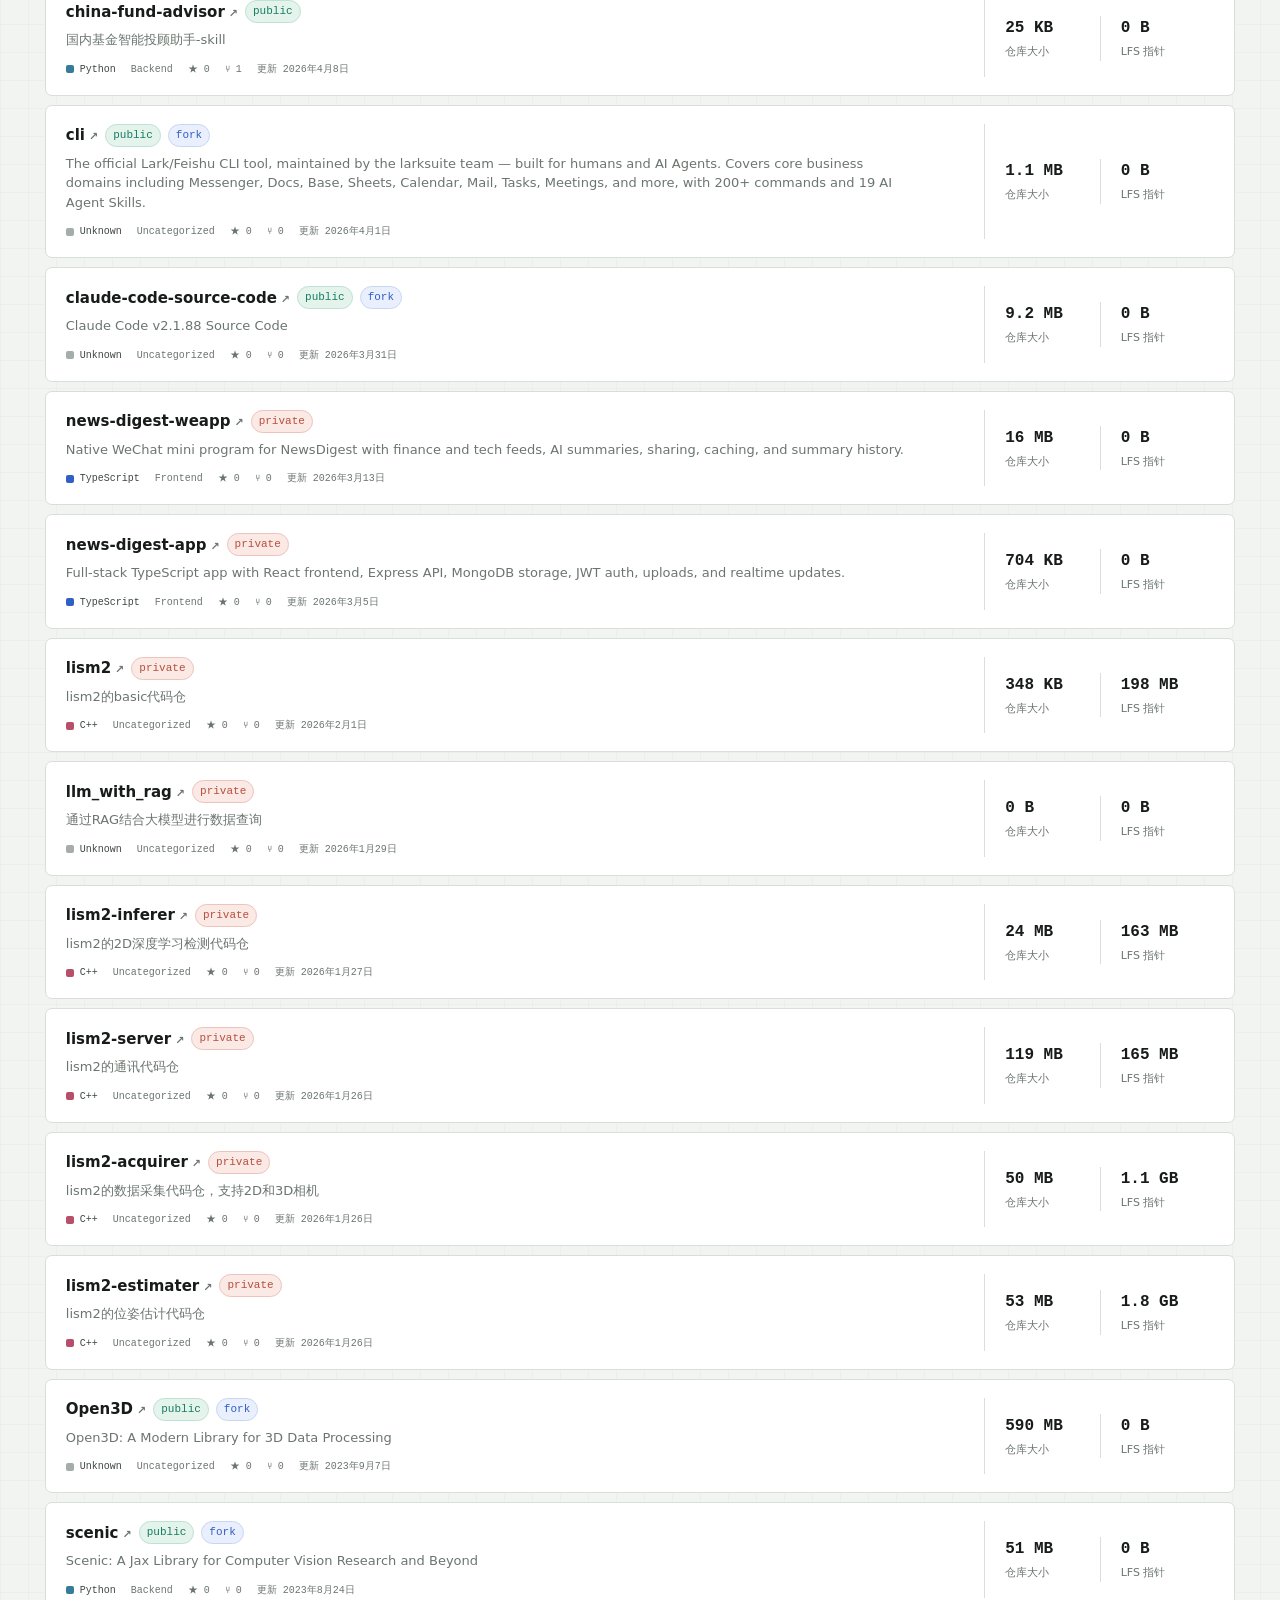
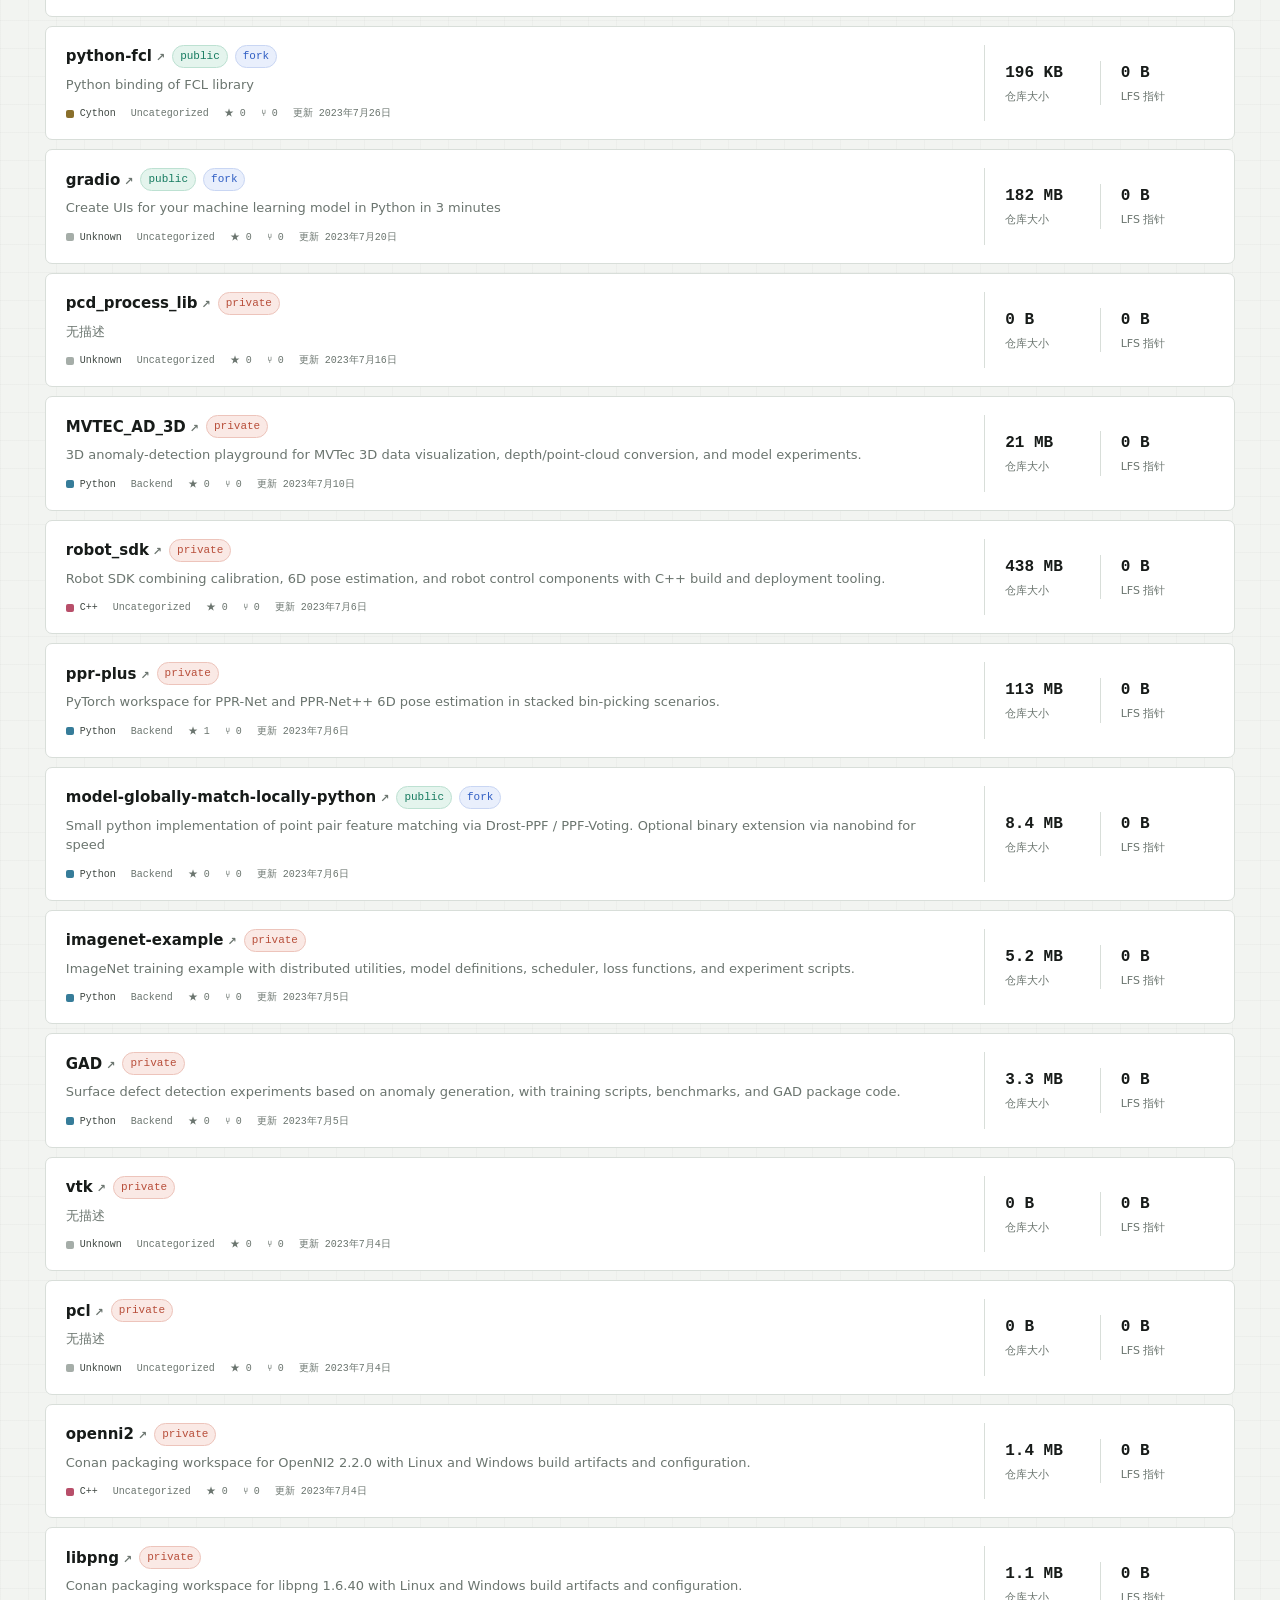
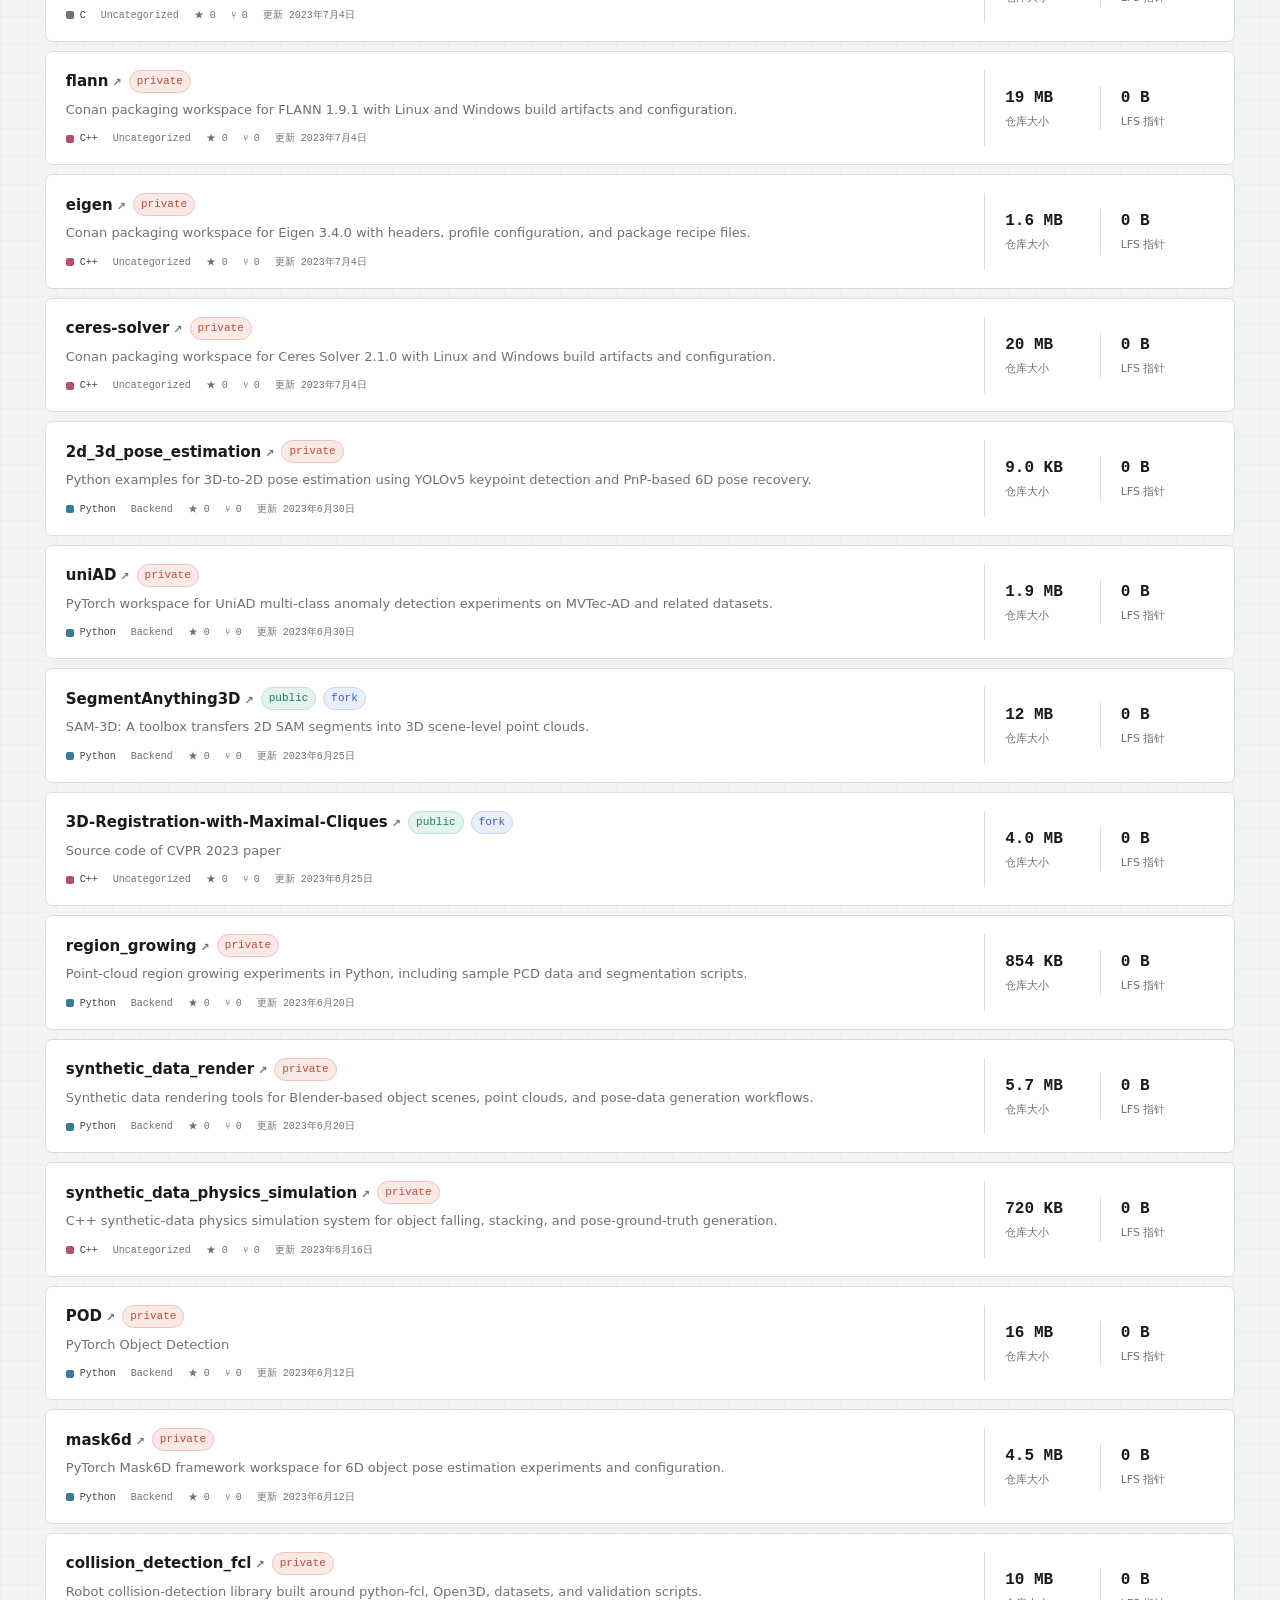
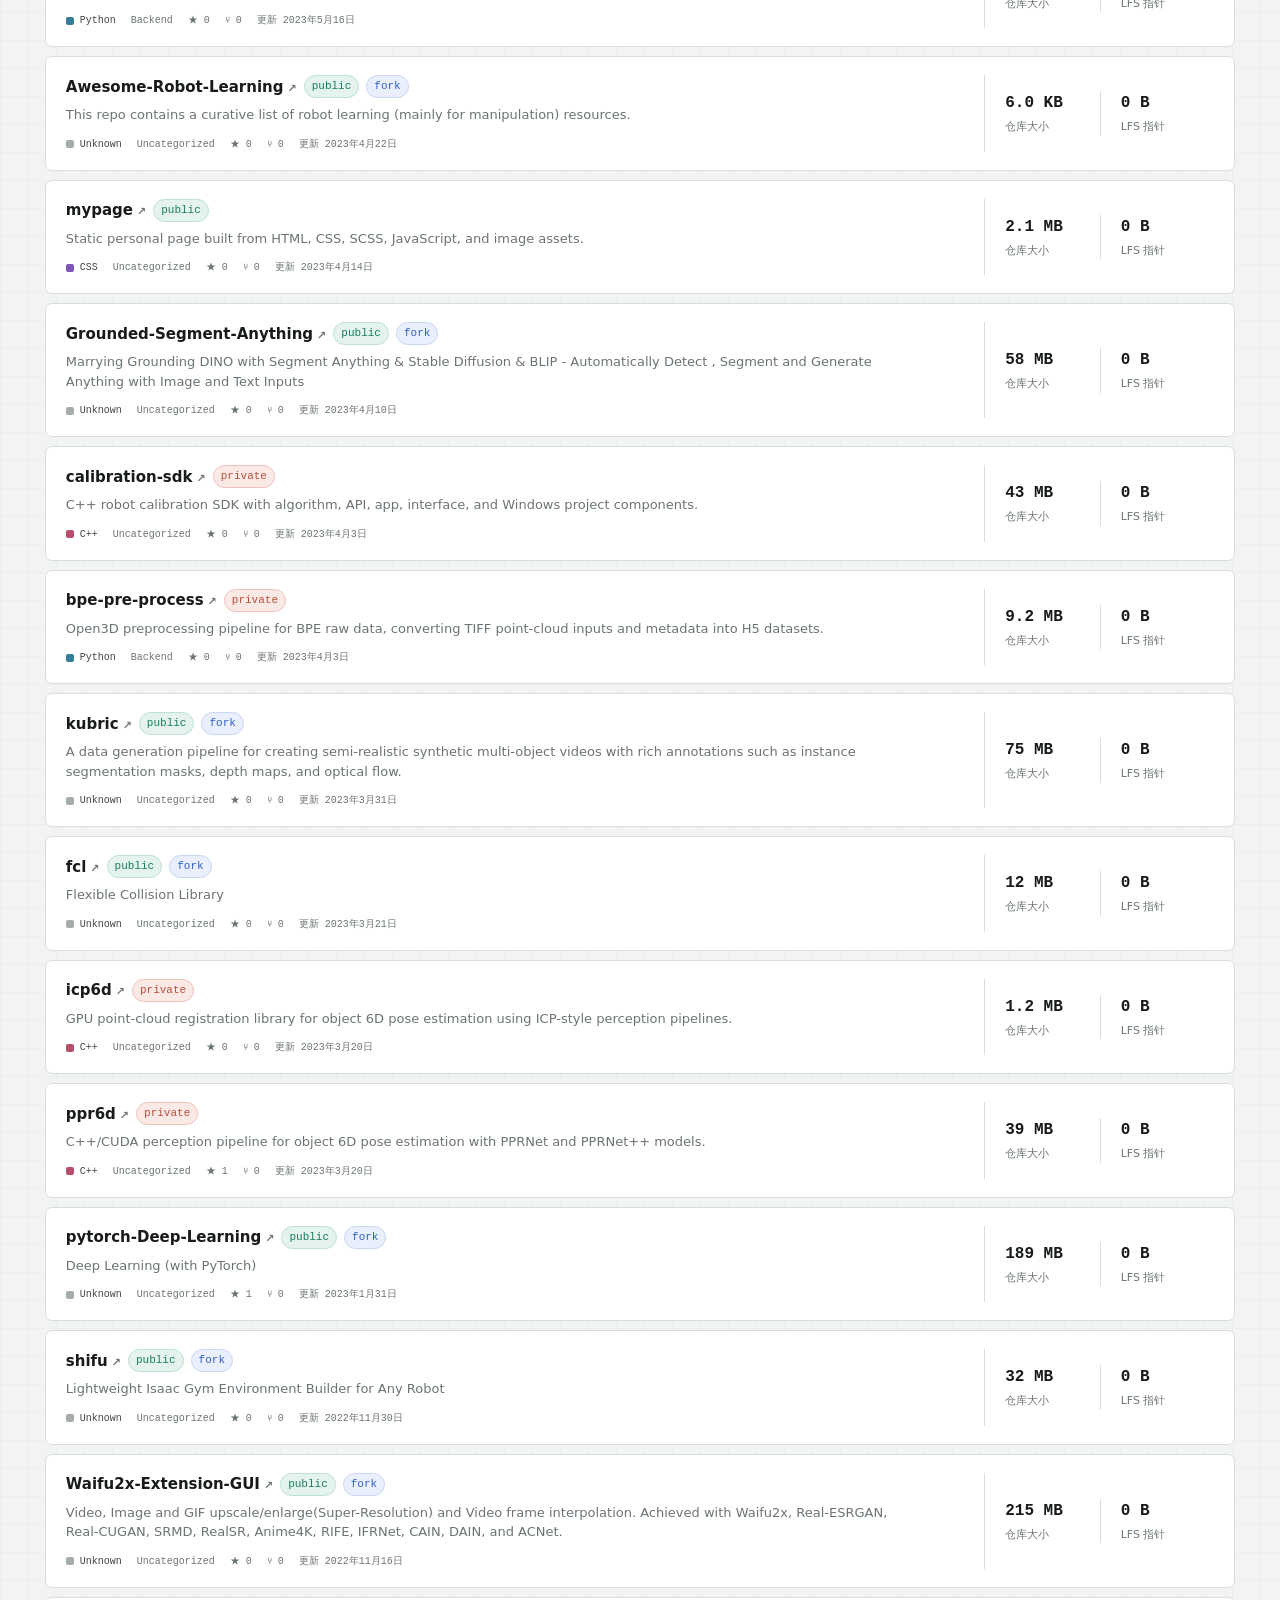
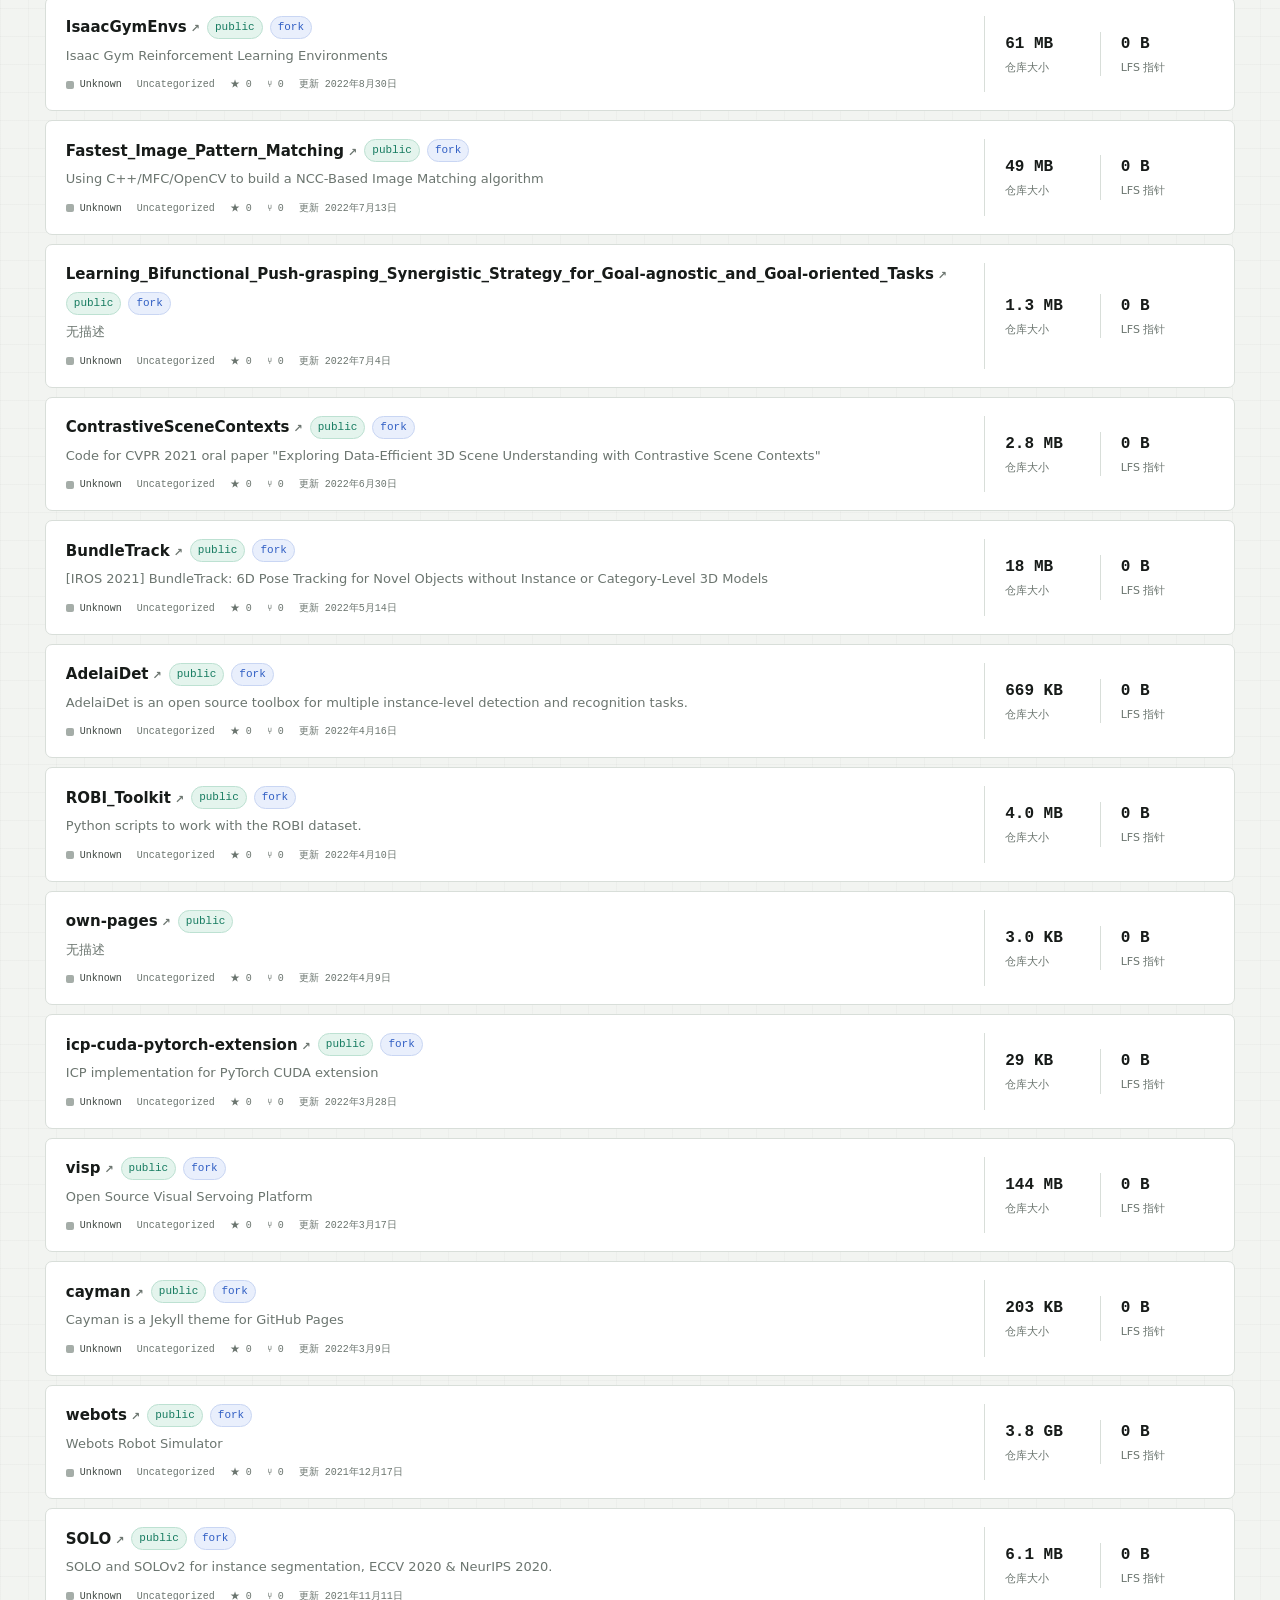
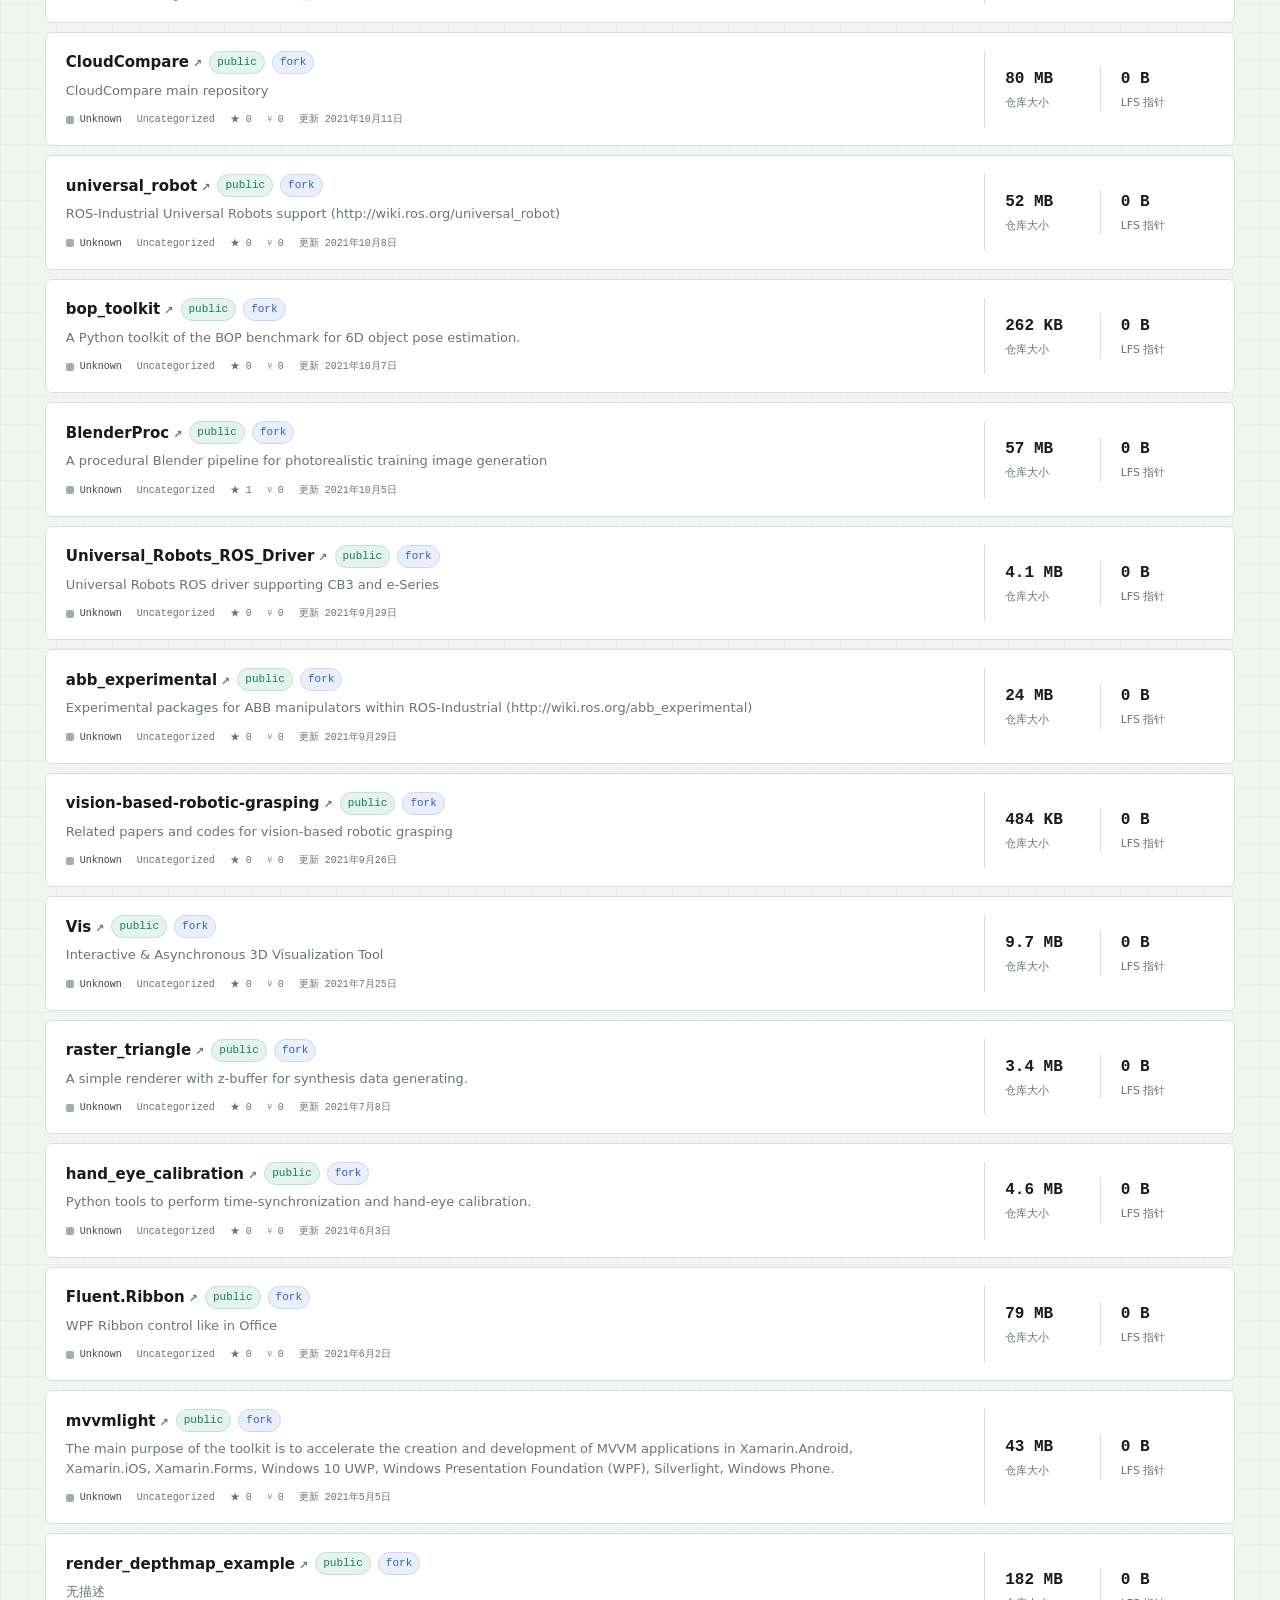
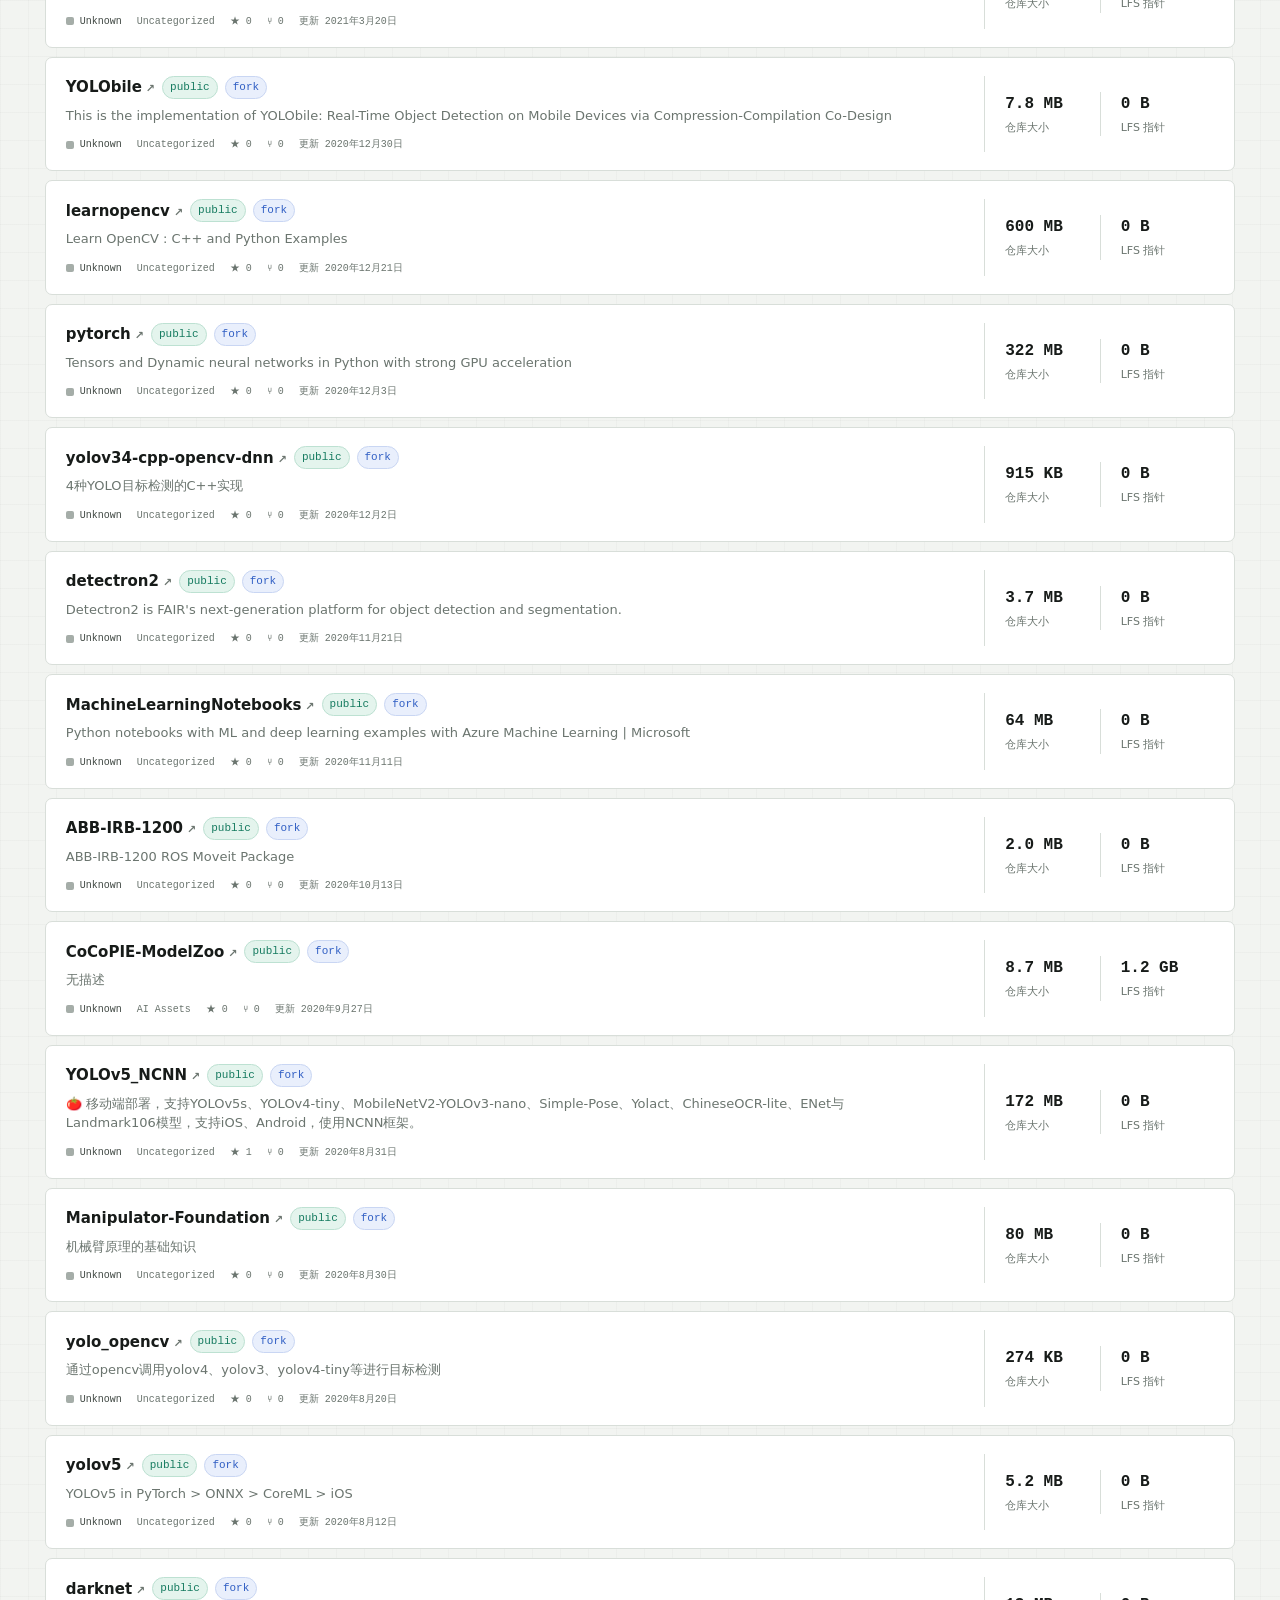
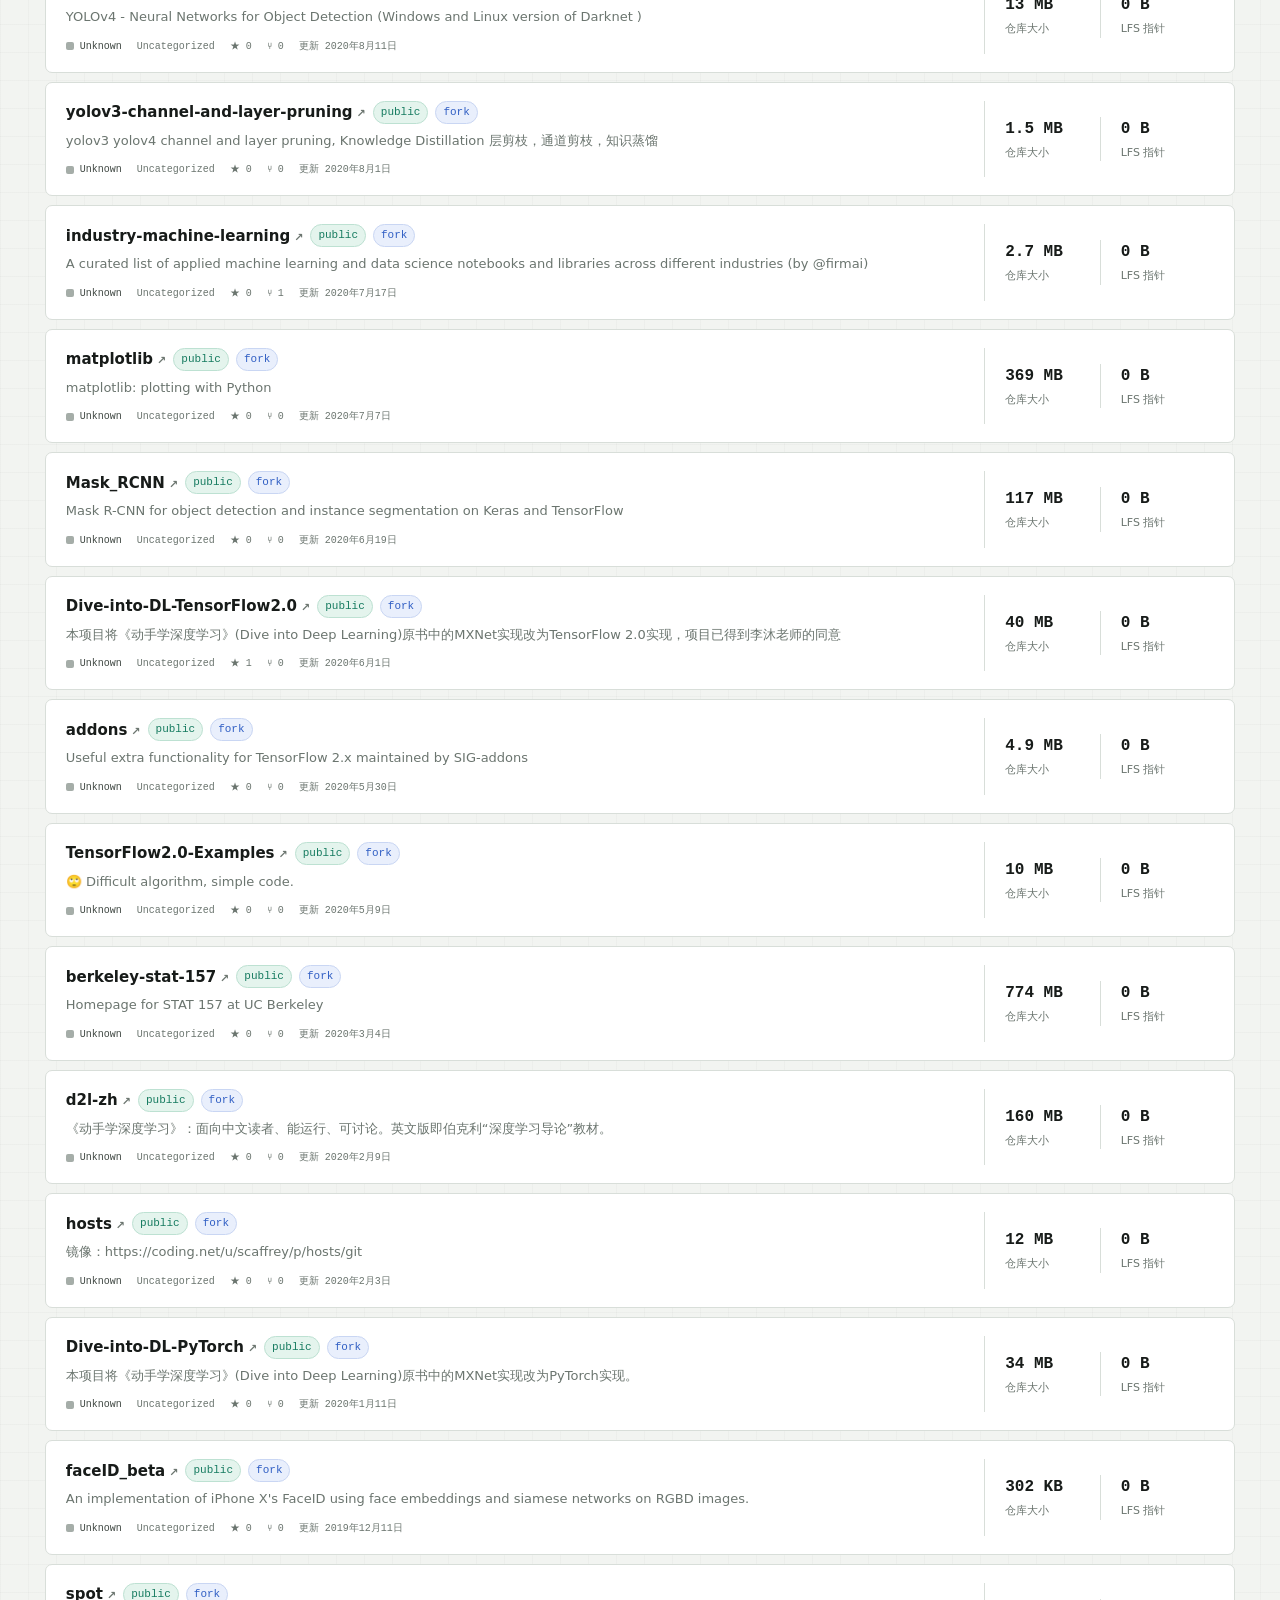
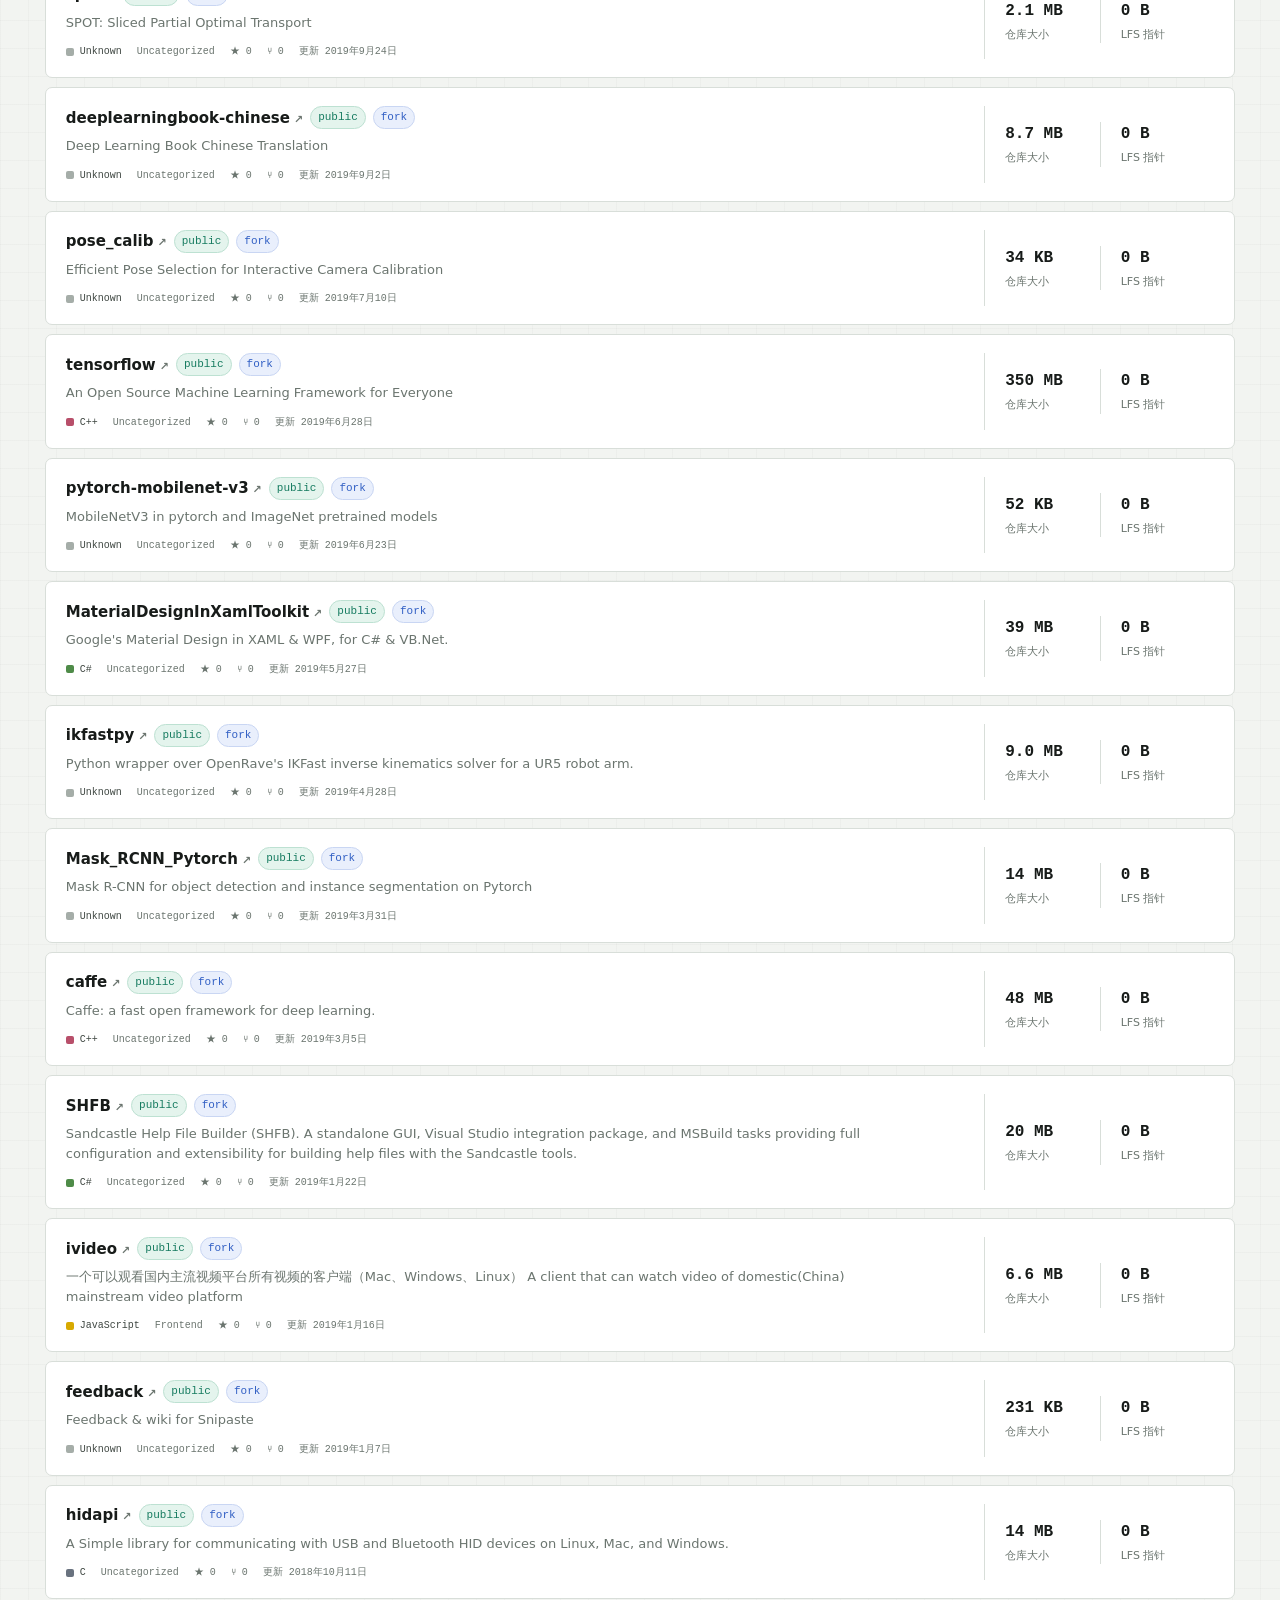
==== commit c11716ad: "Organize reusable brand assets" ====
--- a/index.html
+++ b/index.html
@@ -6,8 +6,8 @@
     <title>Repo Index · GitHub 仓库资产仪表盘</title>
     <meta name="description" content="统计 GitHub 仓库分类、大小、可见性与 LFS 指针用量的静态仪表盘。" />
     <meta name="theme-color" content="#171b19" />
-    <link rel="icon" href="./assets/repo-index-mark.svg" type="image/svg+xml" />
-    <link rel="stylesheet" href="./brand.css" />
+    <link rel="icon" href="./brand-assets/logos/repo-index-mark.svg" type="image/svg+xml" />
+    <link rel="stylesheet" href="./brand-assets/components.css" />
     <link rel="stylesheet" href="./styles.css" />
   </head>
   <body>
@@ -16,17 +16,12 @@
     <header class="app-header">
       <div class="header-inner">
         <a class="brand-lockup" href="./" aria-label="Repo Index 首页">
-          <img class="brand-mark" src="./assets/repo-index-mark.svg" alt="" />
+          <img class="brand-mark" src="./brand-assets/logos/repo-index-mark.svg" alt="" />
           <span>
             <span class="brand-name">Repo Index</span>
             <span class="brand-product">Asset Console</span>
           </span>
         </a>
-
-        <nav class="header-nav" aria-label="主要导航">
-          <a class="nav-link active" href="./" aria-current="page">仓库</a>
-          <a class="nav-link" href="./brand.html">品牌资产</a>
-        </nav>
 
         <div class="sync-state">
           <span class="sync-dot" aria-hidden="true"></span>
--- a/brand-assets/components.css
+++ b/brand-assets/components.css
@@ -0,0 +1,191 @@
+@import "./tokens.css";
+
+* {
+  box-sizing: border-box;
+}
+
+html {
+  min-width: 320px;
+  background: var(--ri-canvas);
+}
+
+body {
+  margin: 0;
+  color: var(--ri-ink);
+  font-family: var(--ri-font-sans);
+  font-size: 15px;
+  line-height: 1.5;
+  -webkit-font-smoothing: antialiased;
+}
+
+button,
+input,
+select {
+  font: inherit;
+}
+
+button,
+select {
+  cursor: pointer;
+}
+
+a {
+  color: inherit;
+}
+
+:focus-visible {
+  outline: 2px solid var(--ri-blue);
+  outline-offset: 2px;
+}
+
+.brand-lockup {
+  display: inline-flex;
+  align-items: center;
+  gap: 11px;
+  color: var(--ri-ink);
+  text-decoration: none;
+}
+
+.brand-mark {
+  display: block;
+  width: 38px;
+  height: 38px;
+  flex: 0 0 auto;
+}
+
+.brand-name {
+  display: block;
+  font-size: 14px;
+  font-weight: 780;
+  line-height: 1.1;
+  text-transform: uppercase;
+}
+
+.brand-product {
+  display: block;
+  margin-top: 4px;
+  color: var(--ri-muted);
+  font-family: var(--ri-font-mono);
+  font-size: 10px;
+  line-height: 1;
+  text-transform: uppercase;
+}
+
+.ri-button {
+  display: inline-flex;
+  min-height: 38px;
+  align-items: center;
+  justify-content: center;
+  gap: 8px;
+  padding: 0 13px;
+  border: 1px solid var(--ri-line-strong);
+  border-radius: var(--ri-radius-sm);
+  background: var(--ri-surface);
+  color: var(--ri-ink-soft);
+  font-weight: 650;
+  text-decoration: none;
+  transition: border-color var(--ri-transition), background var(--ri-transition), color var(--ri-transition);
+}
+
+.ri-button:hover {
+  border-color: var(--ri-ink-soft);
+  background: var(--ri-surface-subtle);
+  color: var(--ri-ink);
+}
+
+.ri-button.primary {
+  border-color: var(--ri-blue);
+  background: var(--ri-blue);
+  color: #ffffff;
+}
+
+.ri-button.primary:hover {
+  border-color: #244da7;
+  background: #244da7;
+}
+
+.ri-field {
+  width: 100%;
+  height: 42px;
+  border: 1px solid var(--ri-line);
+  border-radius: var(--ri-radius-sm);
+  background: var(--ri-surface);
+  color: var(--ri-ink);
+  padding: 0 12px;
+  transition: border-color var(--ri-transition), box-shadow var(--ri-transition);
+}
+
+.ri-field:hover {
+  border-color: var(--ri-line-strong);
+}
+
+.ri-field:focus {
+  border-color: var(--ri-blue);
+  box-shadow: var(--ri-shadow-focus);
+  outline: 0;
+}
+
+.ri-field::placeholder {
+  color: #89918c;
+}
+
+.ri-badge {
+  display: inline-flex;
+  min-height: 23px;
+  align-items: center;
+  padding: 2px 7px;
+  border: 1px solid var(--ri-line);
+  border-radius: 999px;
+  background: var(--ri-surface);
+  color: var(--ri-muted);
+  font-family: var(--ri-font-mono);
+  font-size: 11px;
+  line-height: 1;
+  text-transform: lowercase;
+}
+
+.ri-badge.info {
+  border-color: #c9d6f3;
+  background: var(--ri-blue-soft);
+  color: var(--ri-blue);
+}
+
+.ri-badge.success {
+  border-color: #bde1d2;
+  background: var(--ri-green-soft);
+  color: var(--ri-green);
+}
+
+.ri-badge.warning {
+  border-color: #eccda2;
+  background: var(--ri-amber-soft);
+  color: var(--ri-amber);
+}
+
+.ri-badge.danger {
+  border-color: #edc4bb;
+  background: var(--ri-coral-soft);
+  color: var(--ri-coral);
+}
+
+.ri-kicker {
+  margin: 0;
+  color: var(--ri-blue);
+  font-family: var(--ri-font-mono);
+  font-size: 11px;
+  font-weight: 700;
+  line-height: 1.2;
+  text-transform: uppercase;
+}
+
+.ri-visually-hidden {
+  position: absolute;
+  width: 1px;
+  height: 1px;
+  padding: 0;
+  margin: -1px;
+  overflow: hidden;
+  clip: rect(0, 0, 0, 0);
+  white-space: nowrap;
+  border: 0;
+}
--- a/styles.css
+++ b/styles.css
@@ -39,41 +39,8 @@
   align-items: center;
   margin: 0 auto;
   padding: 0 clamp(18px, 3.5vw, 52px);
-  grid-template-columns: 1fr auto 1fr;
+  grid-template-columns: 1fr auto;
   gap: 28px;
-}
-
-.header-nav {
-  display: flex;
-  align-self: stretch;
-  align-items: center;
-  gap: 28px;
-}
-
-.nav-link {
-  position: relative;
-  display: flex;
-  height: 100%;
-  align-items: center;
-  color: var(--ri-muted);
-  font-size: 13px;
-  font-weight: 650;
-  text-decoration: none;
-}
-
-.nav-link:hover,
-.nav-link.active {
-  color: var(--ri-ink);
-}
-
-.nav-link.active::after {
-  position: absolute;
-  right: 0;
-  bottom: -1px;
-  left: 0;
-  height: 2px;
-  background: var(--ri-blue);
-  content: "";
 }
 
 .sync-state {
@@ -405,8 +372,8 @@
   width: 17px;
   height: 17px;
   background: var(--ri-muted);
-  mask: url("./assets/search.svg") no-repeat center / contain;
-  -webkit-mask: url("./assets/search.svg") no-repeat center / contain;
+  mask: url("./brand-assets/icons/search.svg") no-repeat center / contain;
+  -webkit-mask: url("./brand-assets/icons/search.svg") no-repeat center / contain;
   pointer-events: none;
 }
 
@@ -633,14 +600,6 @@
 }
 
 @media (max-width: 900px) {
-  .header-inner {
-    grid-template-columns: 1fr auto;
-  }
-
-  .header-nav {
-    display: none;
-  }
-
   .metrics {
     grid-template-columns: repeat(2, 1fr);
   }
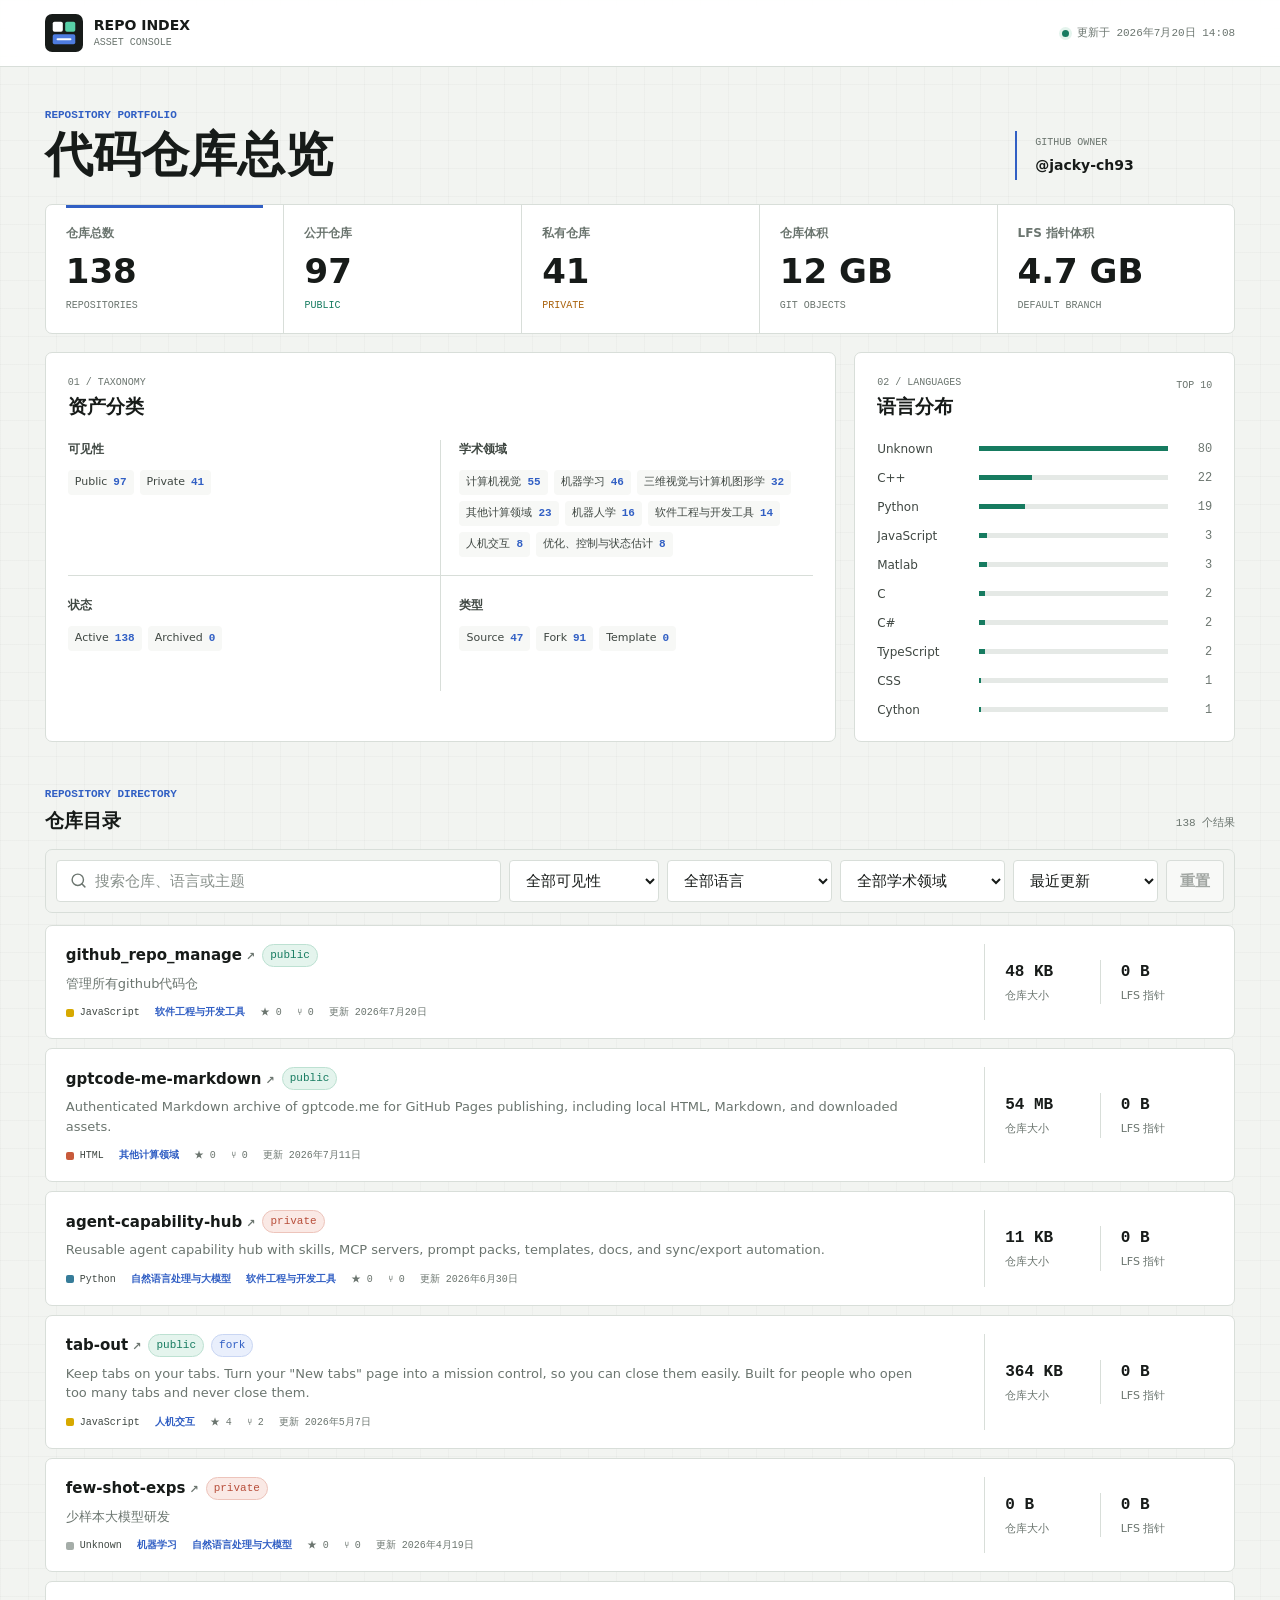
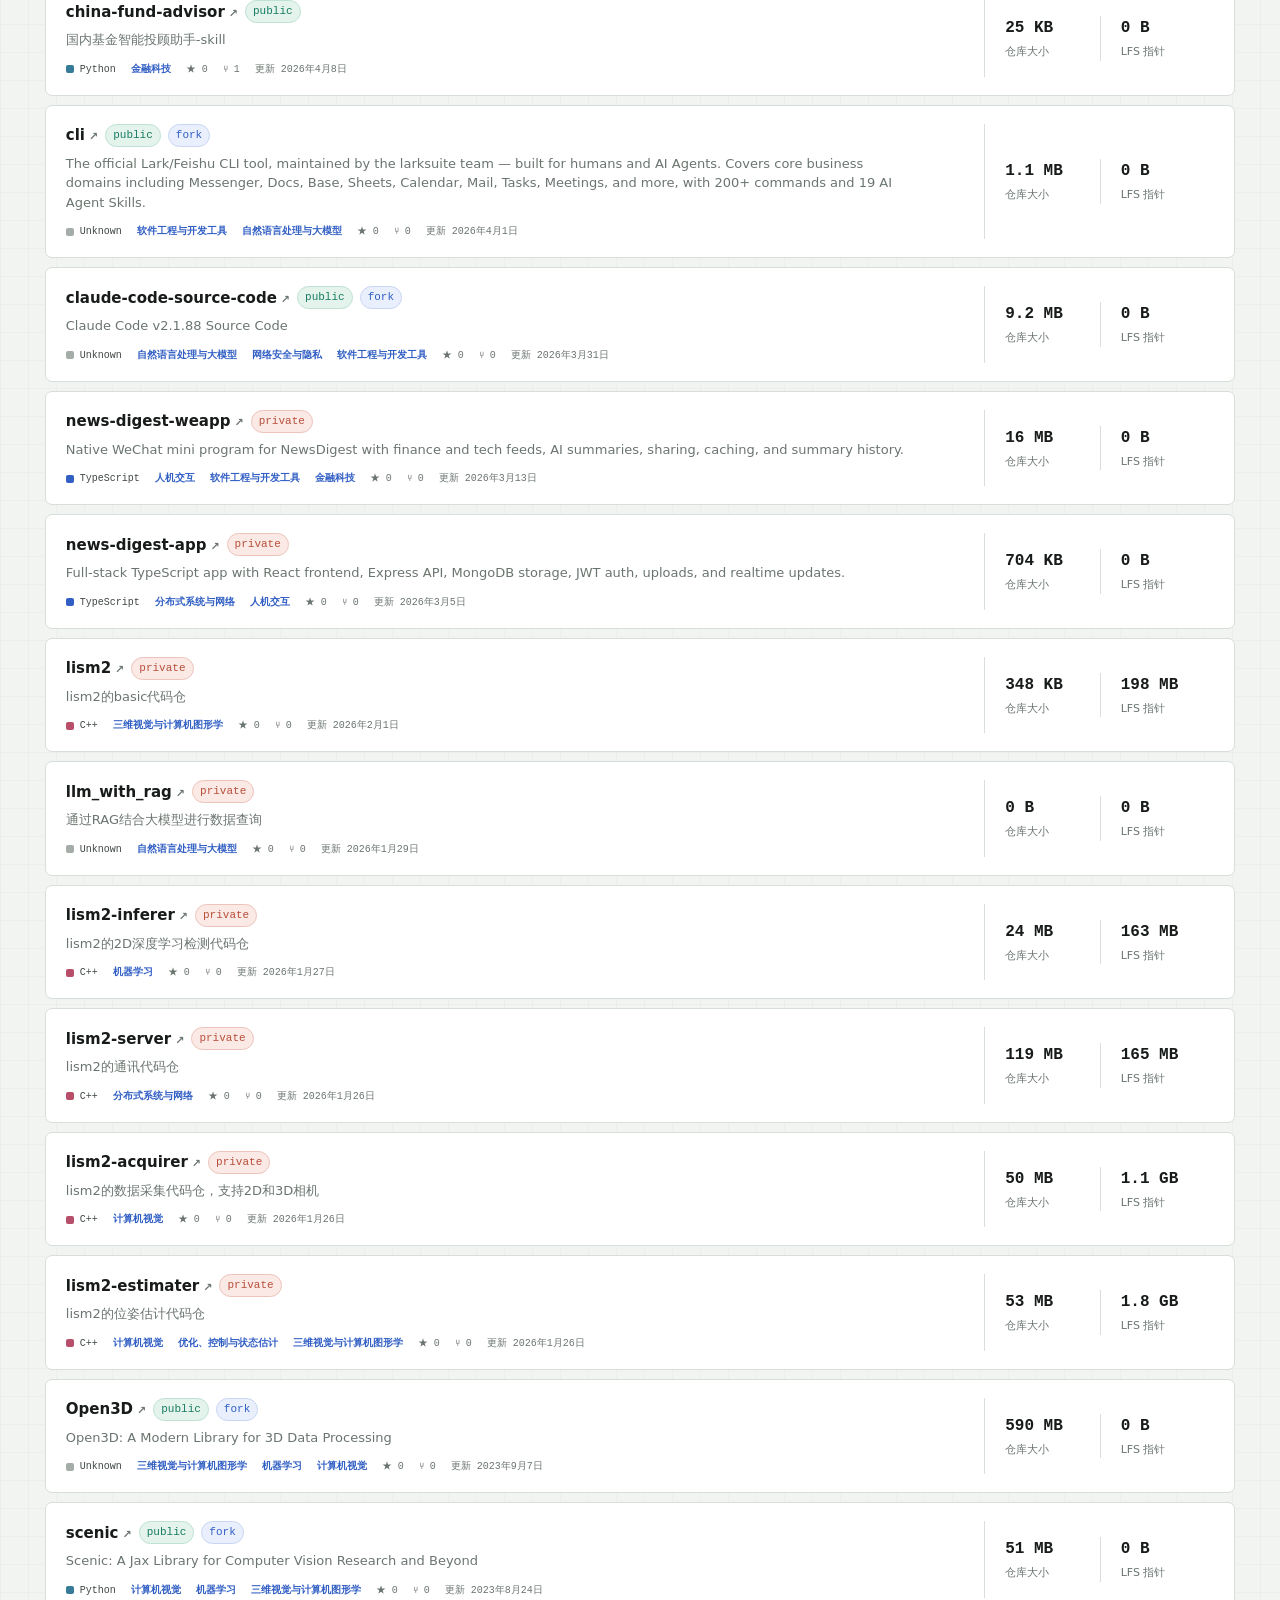
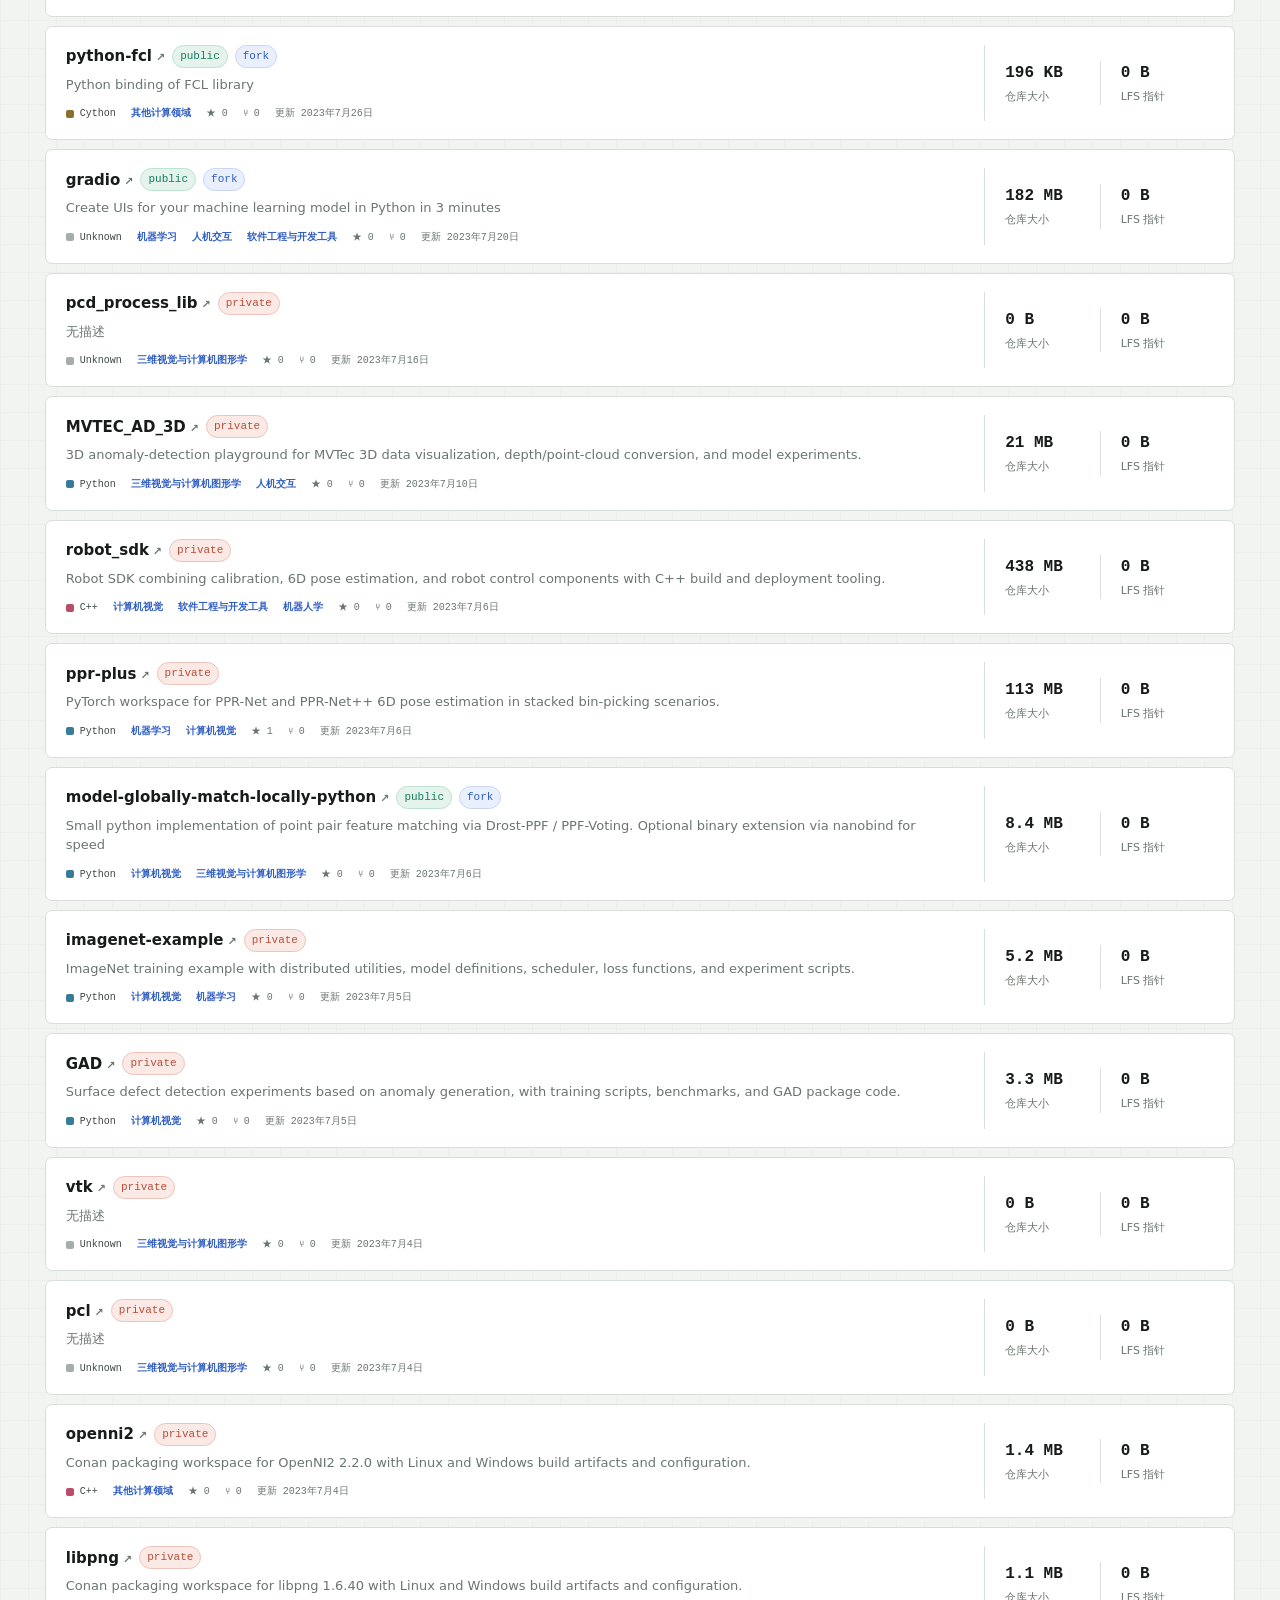
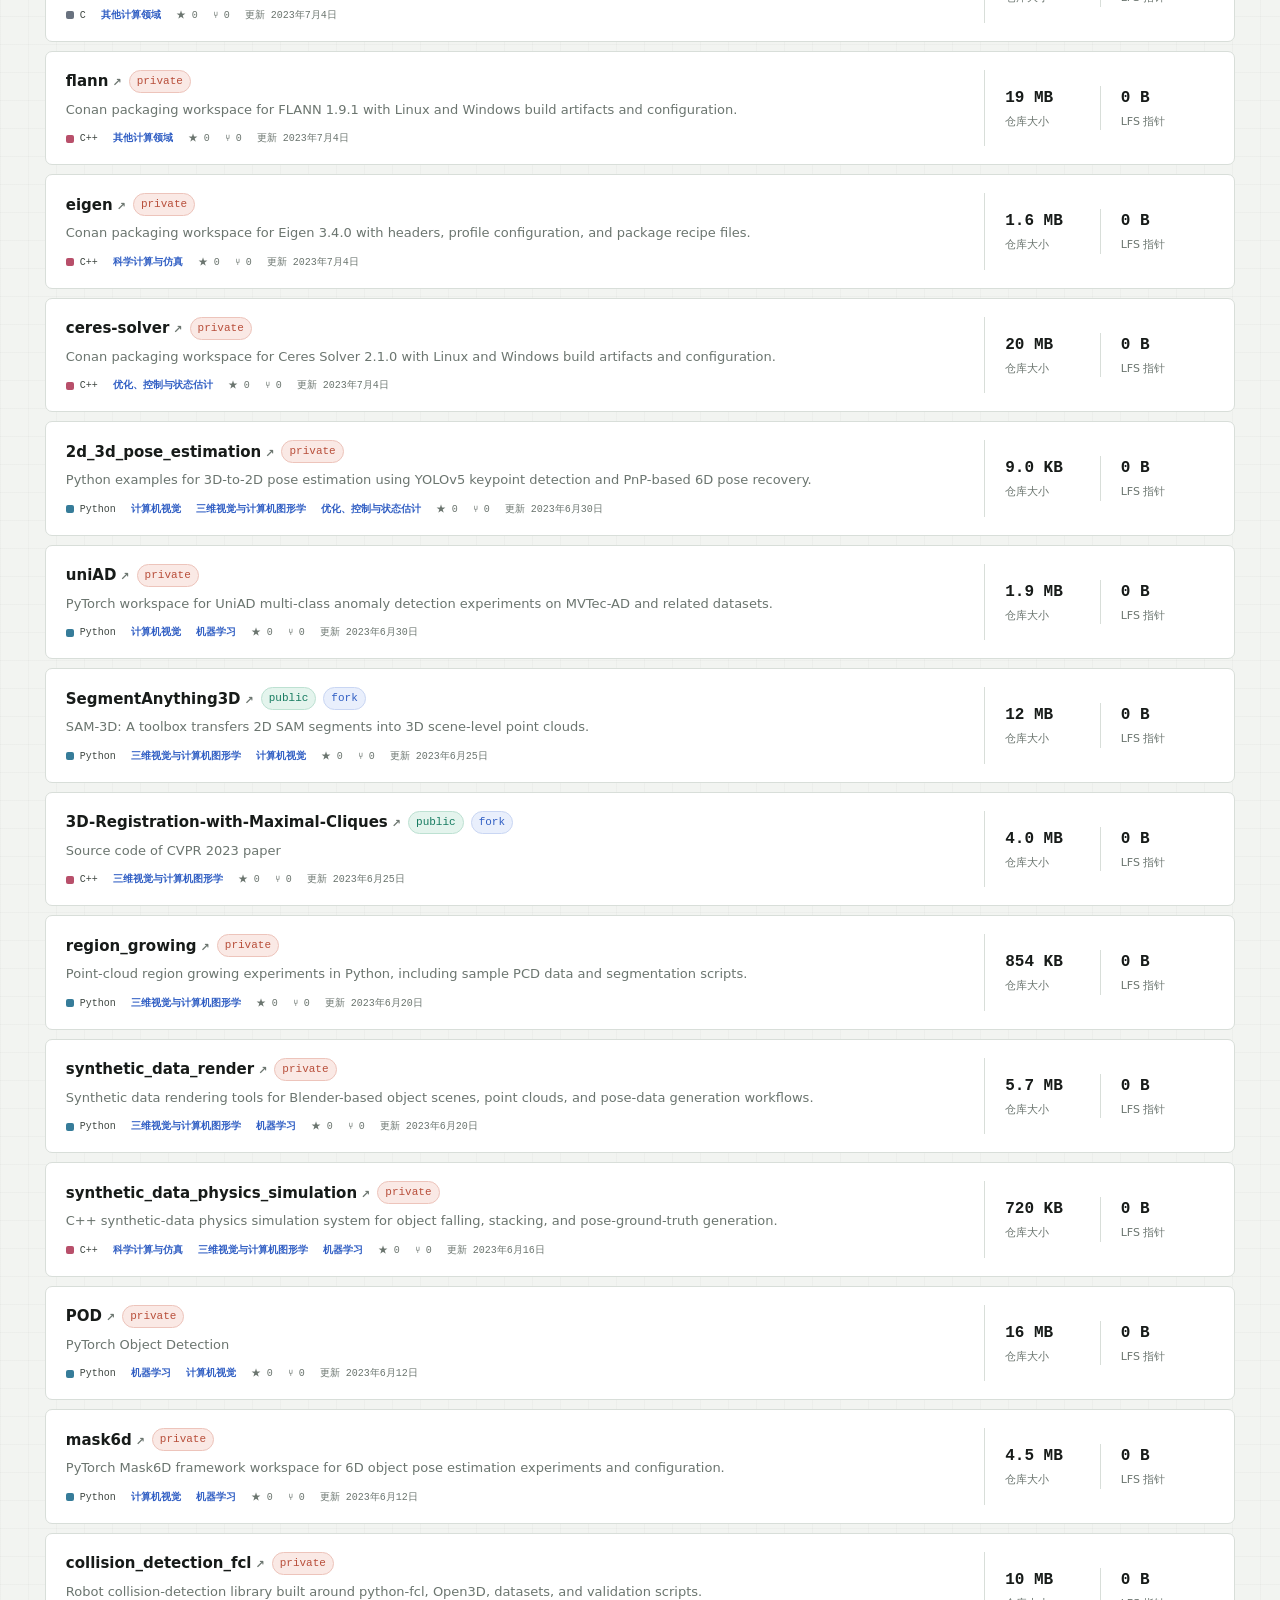
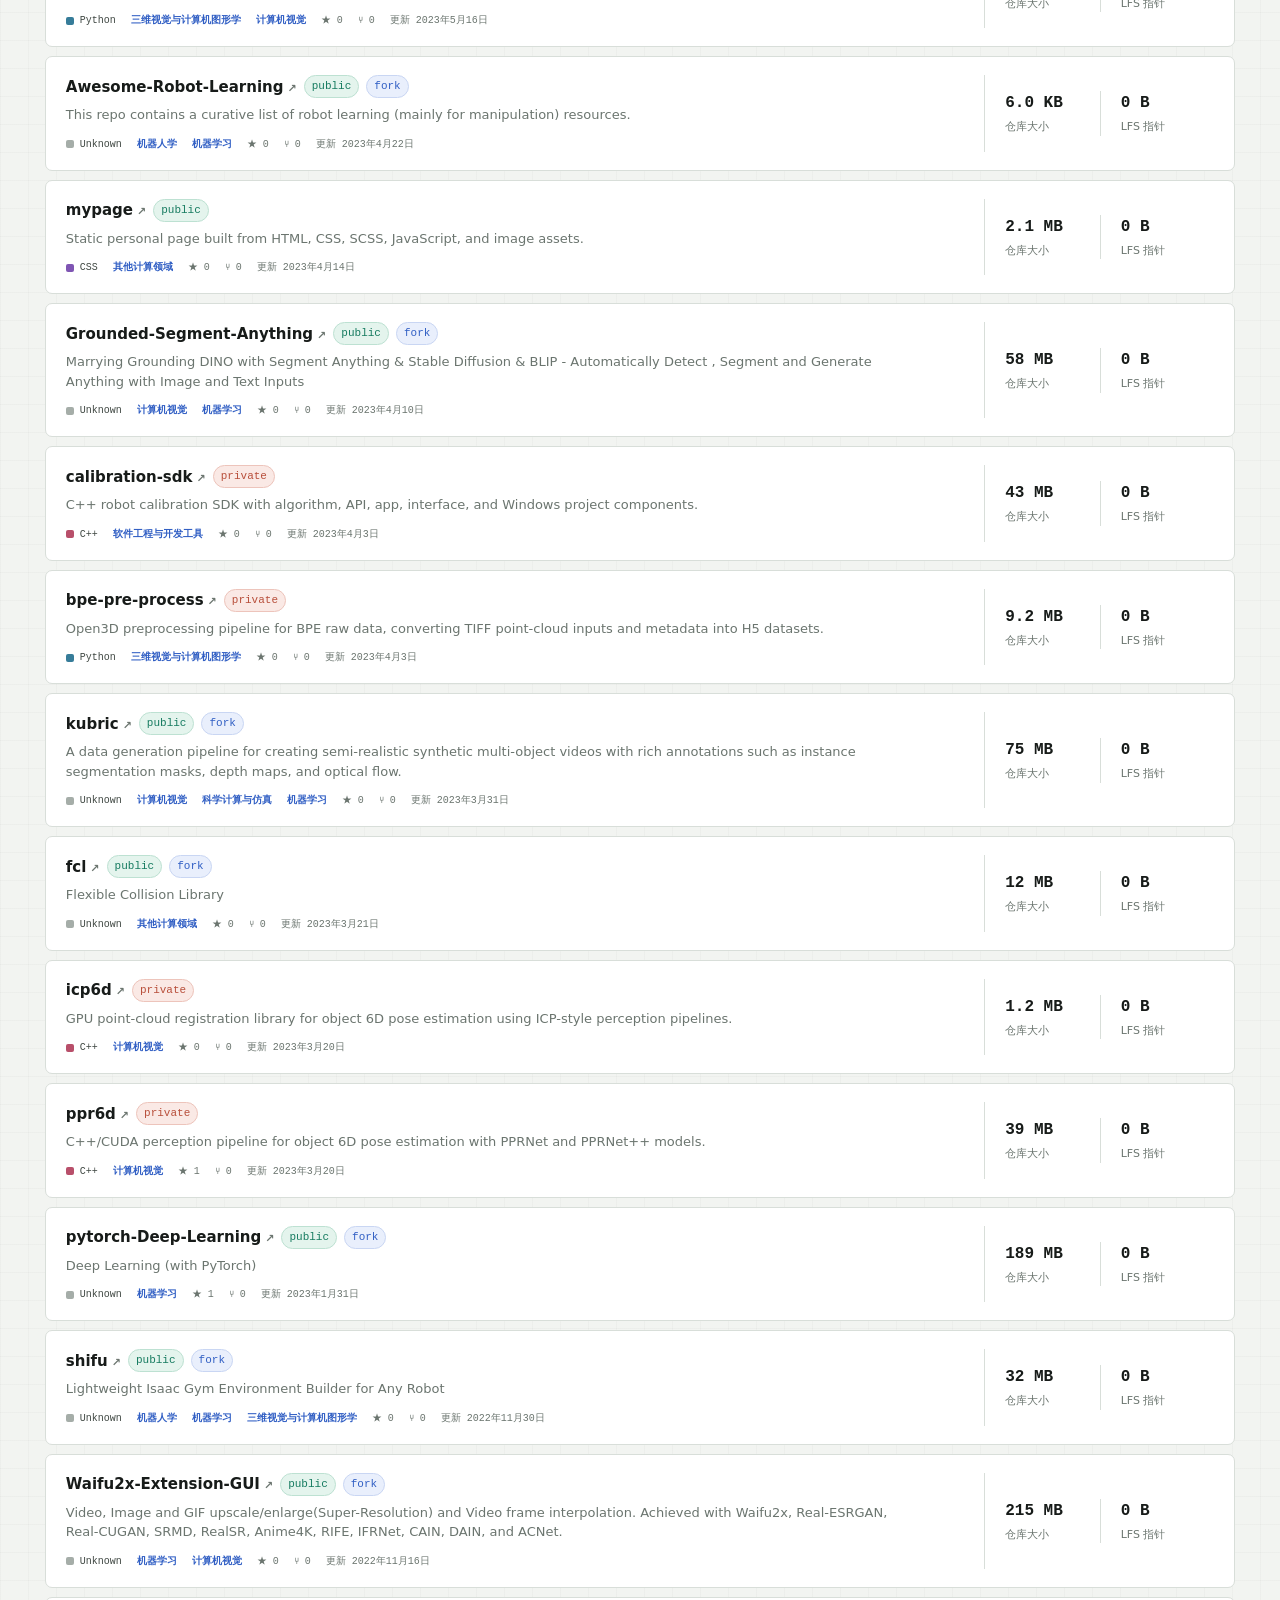
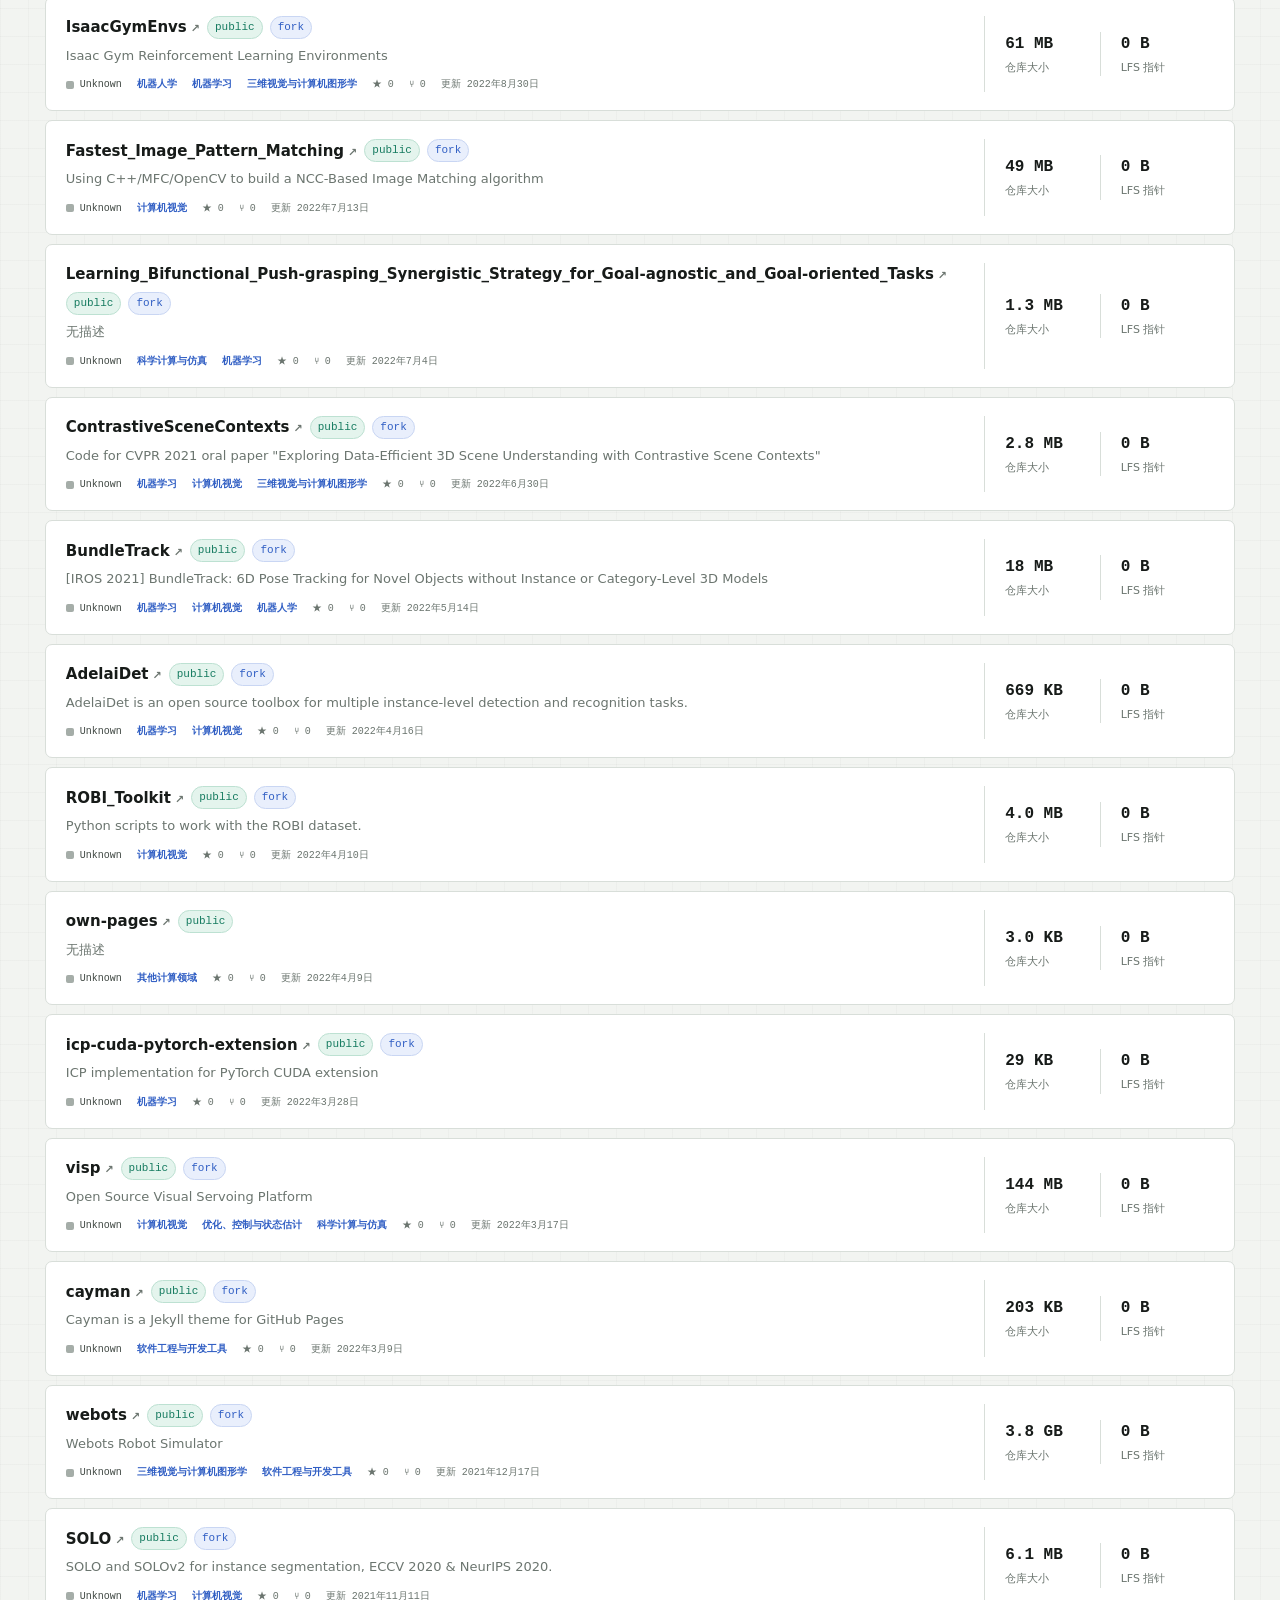
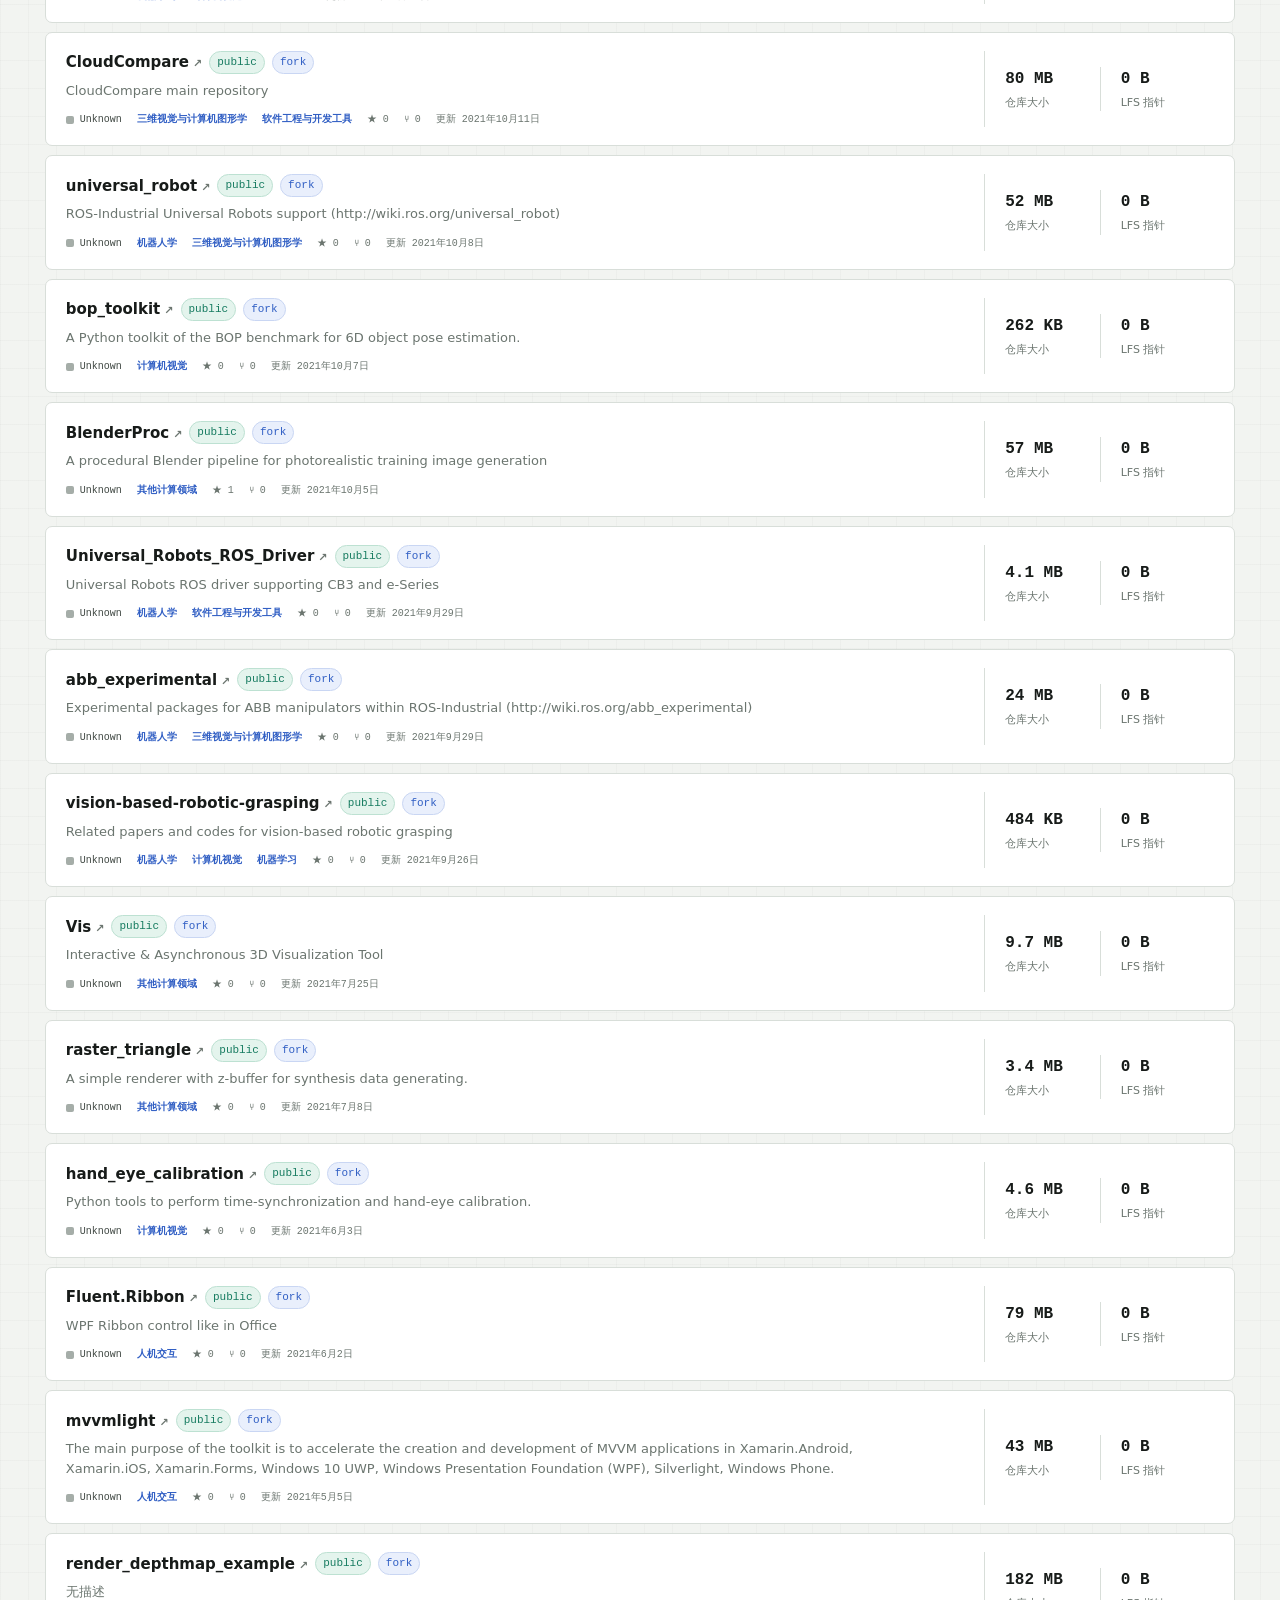
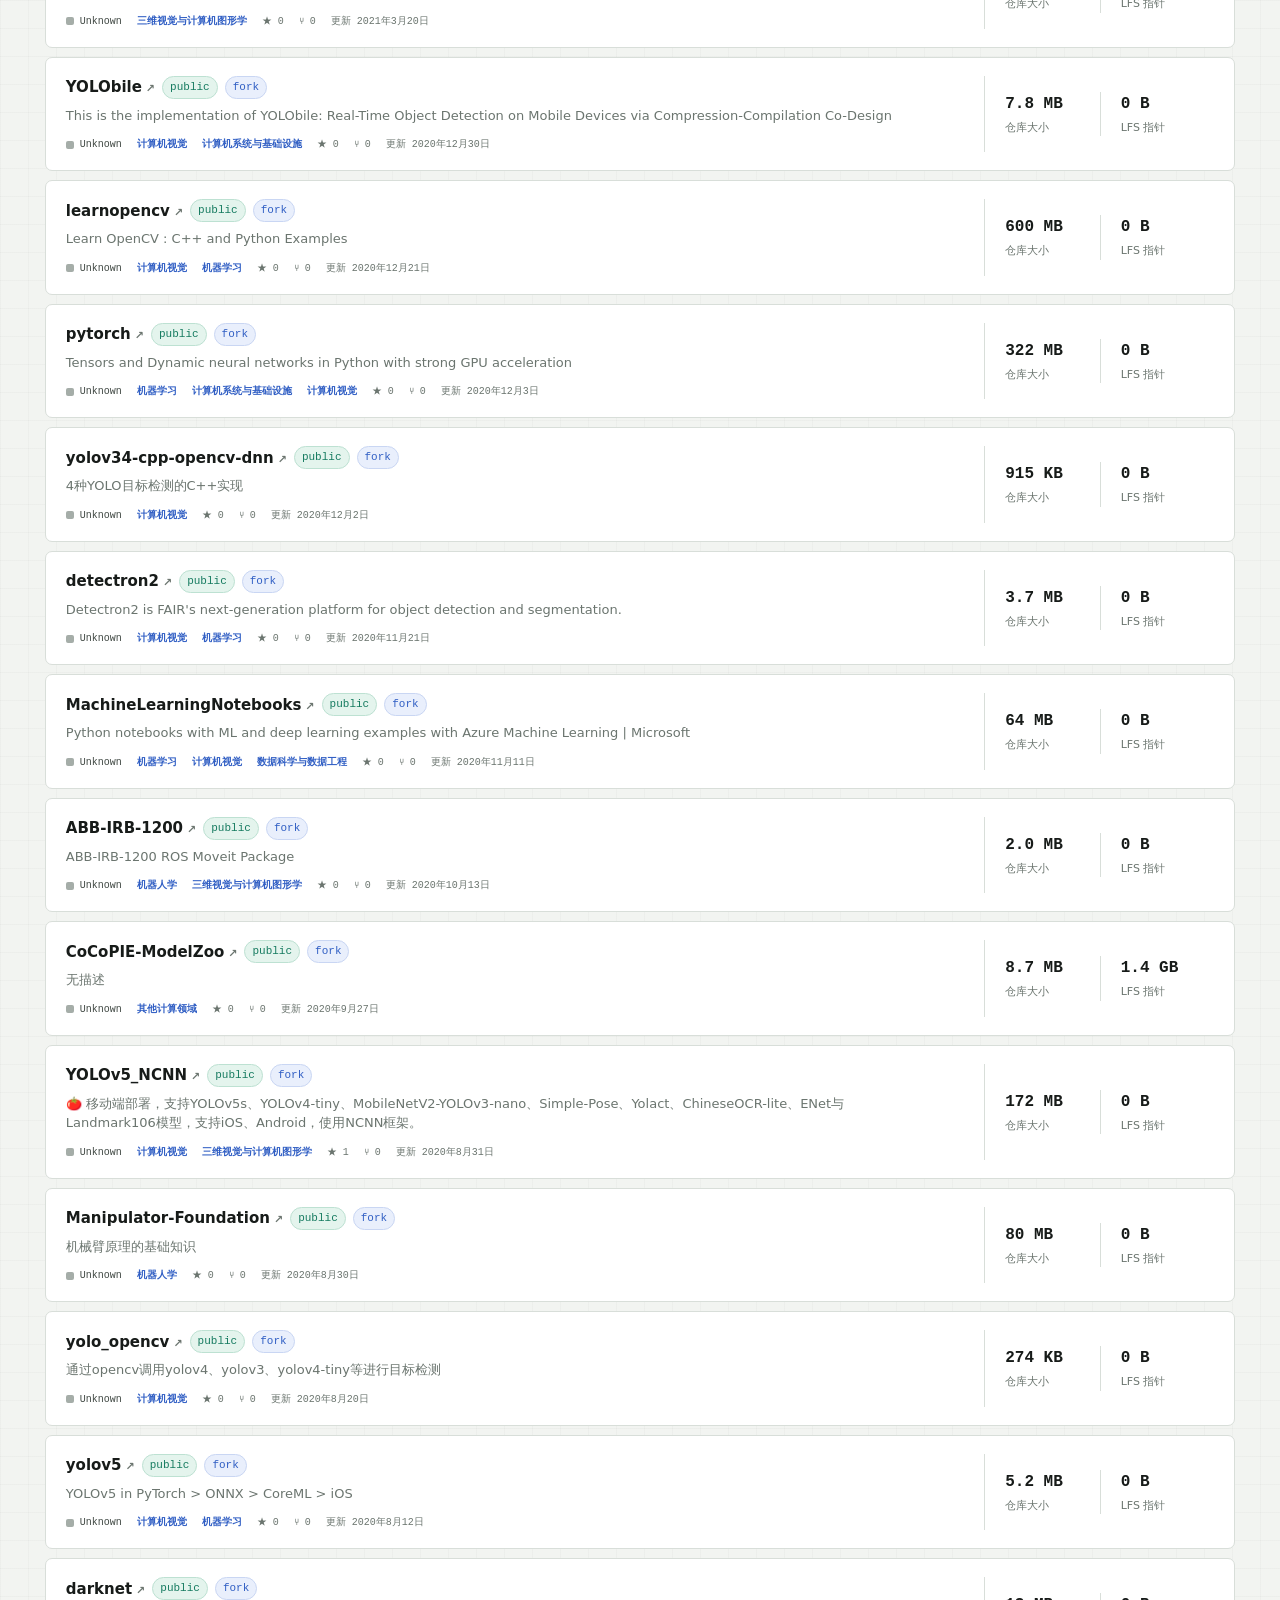
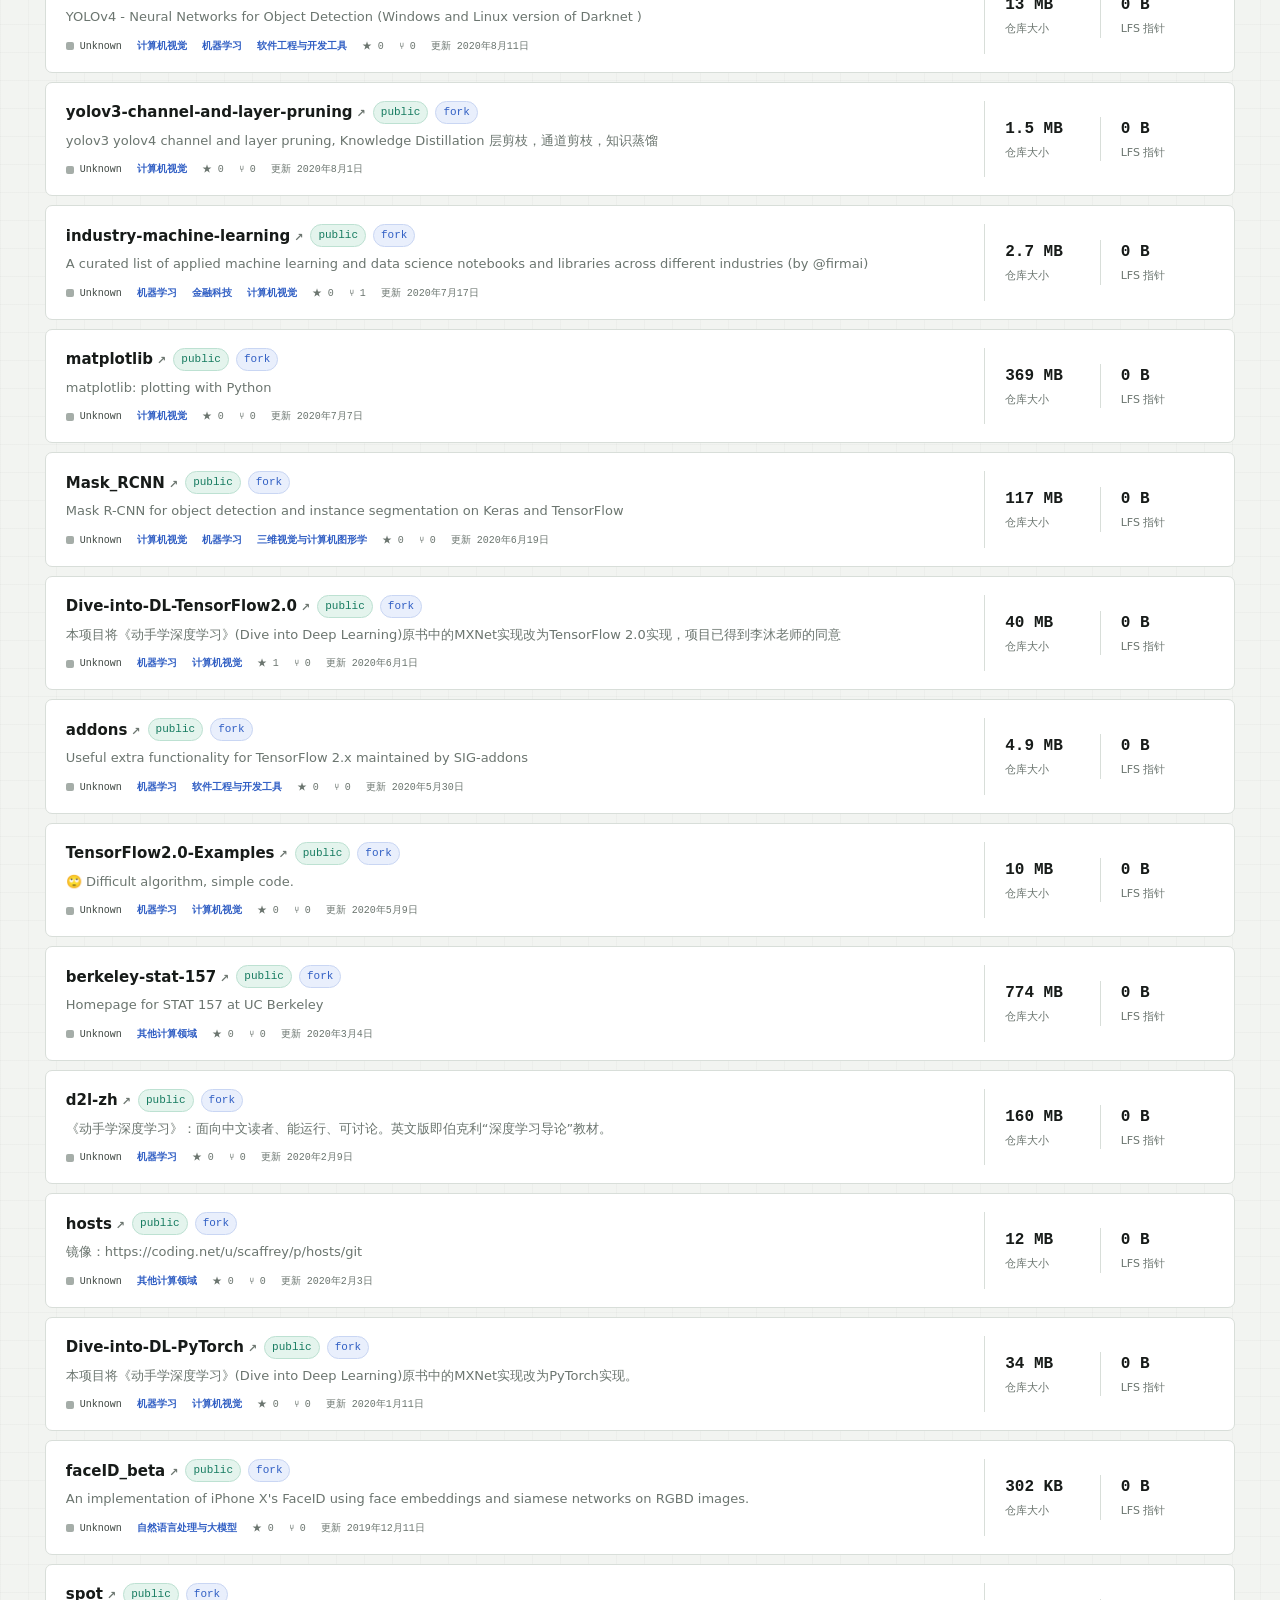
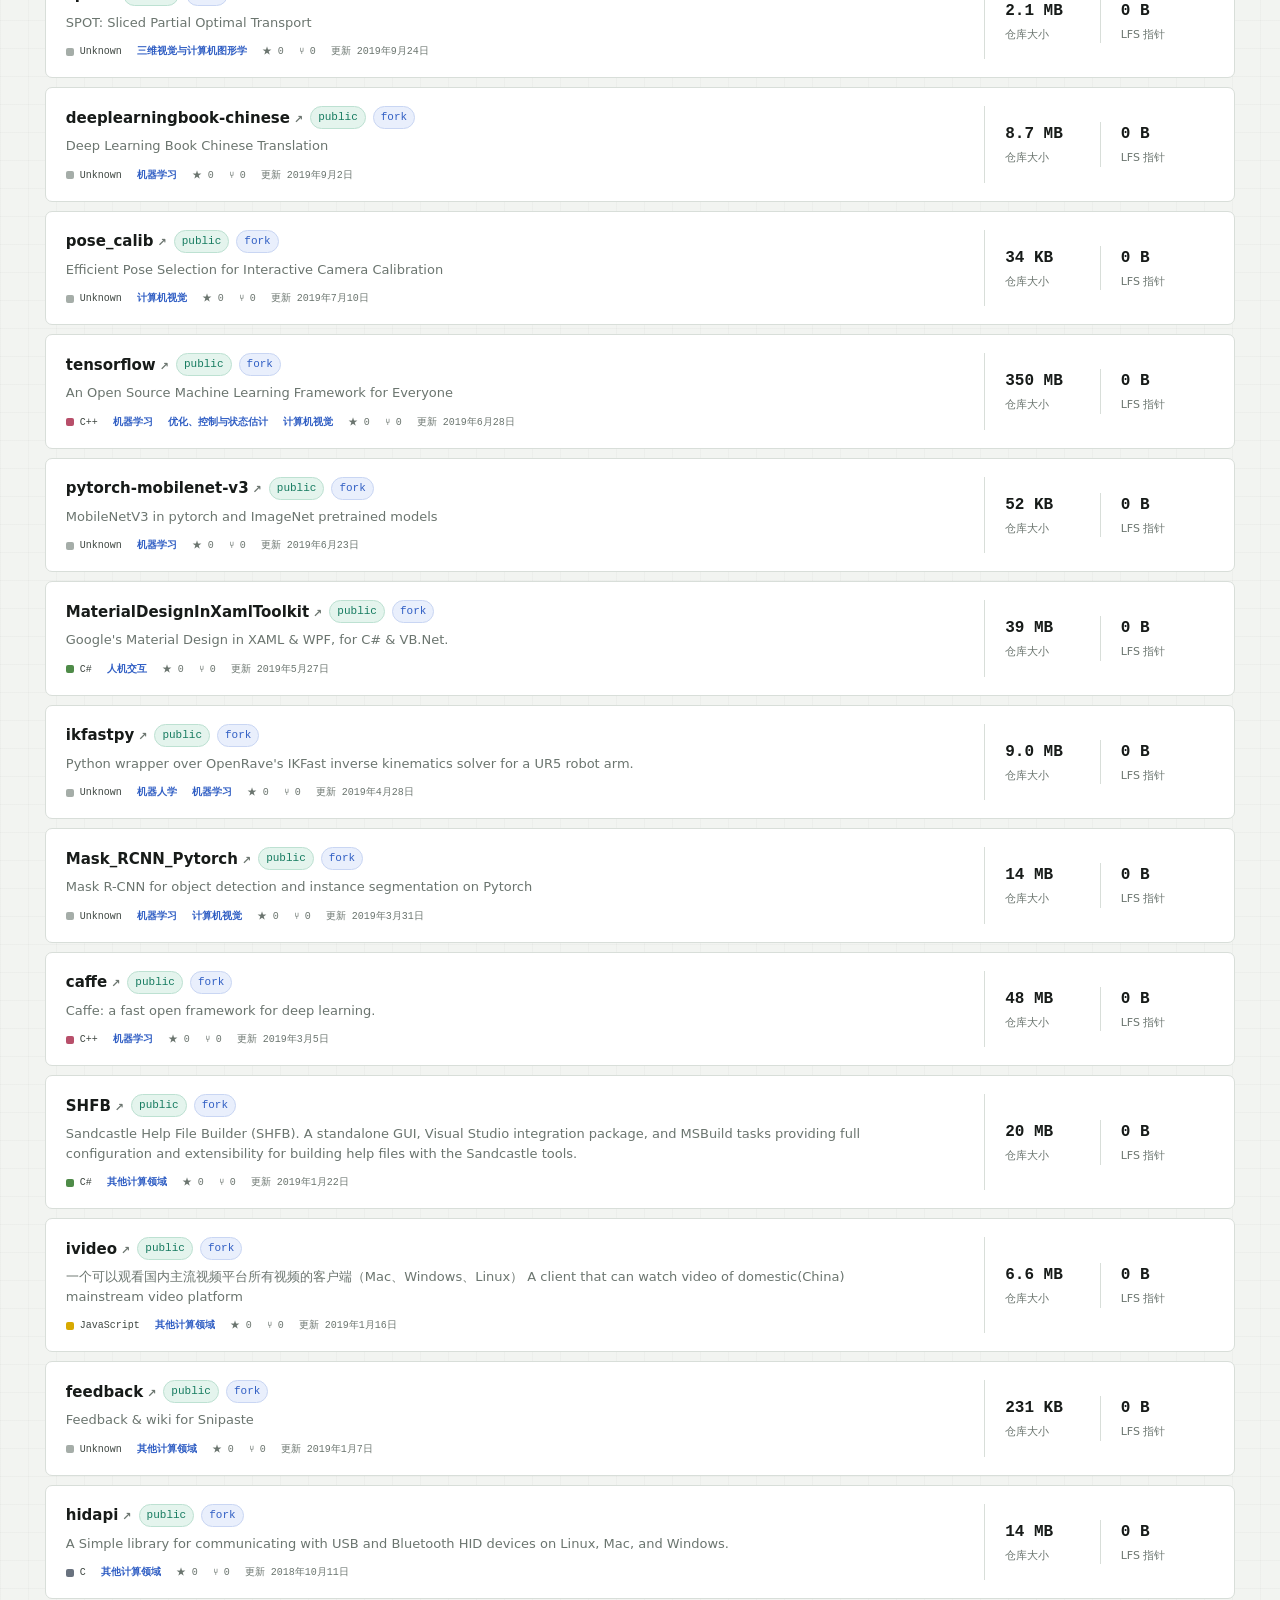
==== commit ac3277fb: "Classify repositories by academic field" ====
--- a/index.html
+++ b/index.html
@@ -125,7 +125,7 @@
           <label>
             <span class="ri-visually-hidden">按分类筛选</span>
             <select class="ri-field" id="categoryFilter">
-              <option value="all">全部分类</option>
+              <option value="all">全部学术领域</option>
             </select>
           </label>
           <label>
--- a/styles.css
+++ b/styles.css
@@ -496,6 +496,11 @@
   color: var(--ri-blue);
 }
 
+.repo-category {
+  color: var(--ri-blue);
+  font-weight: 650;
+}
+
 .repo-stats {
   display: grid;
   min-width: 230px;
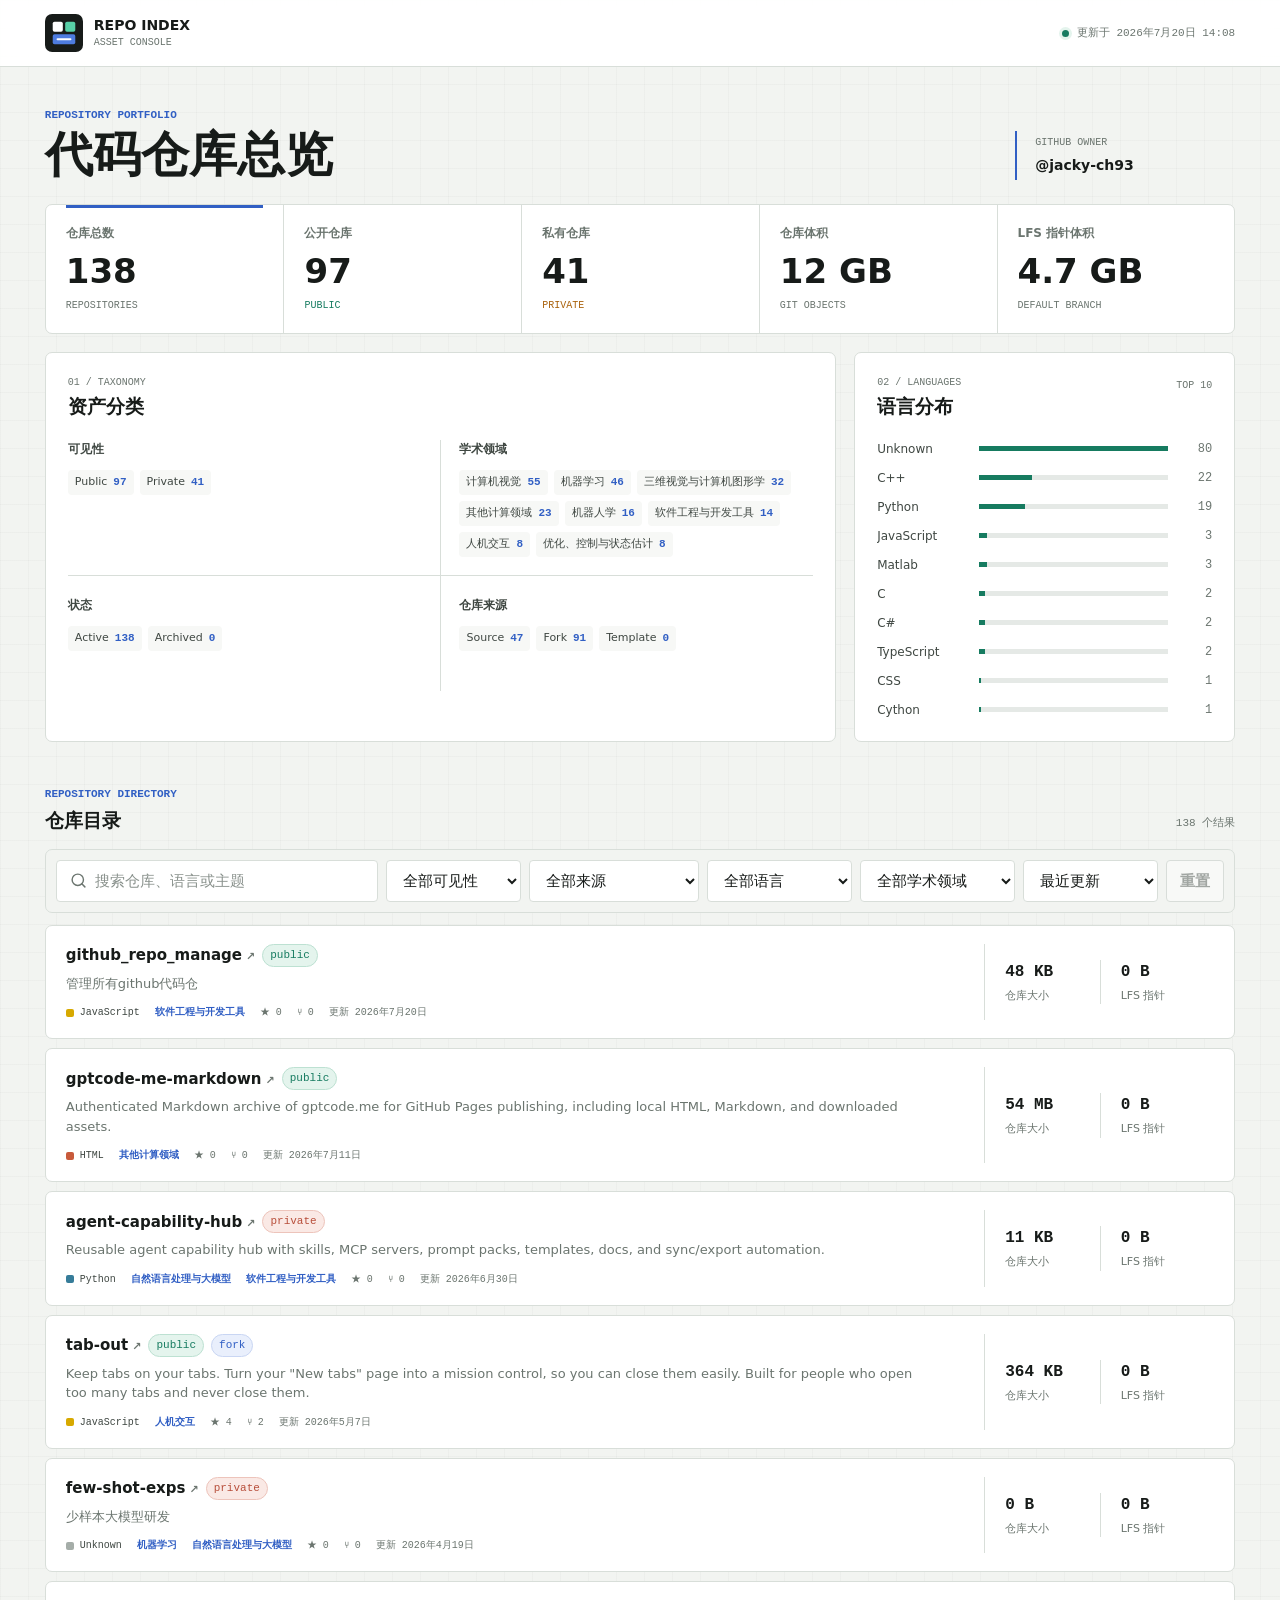
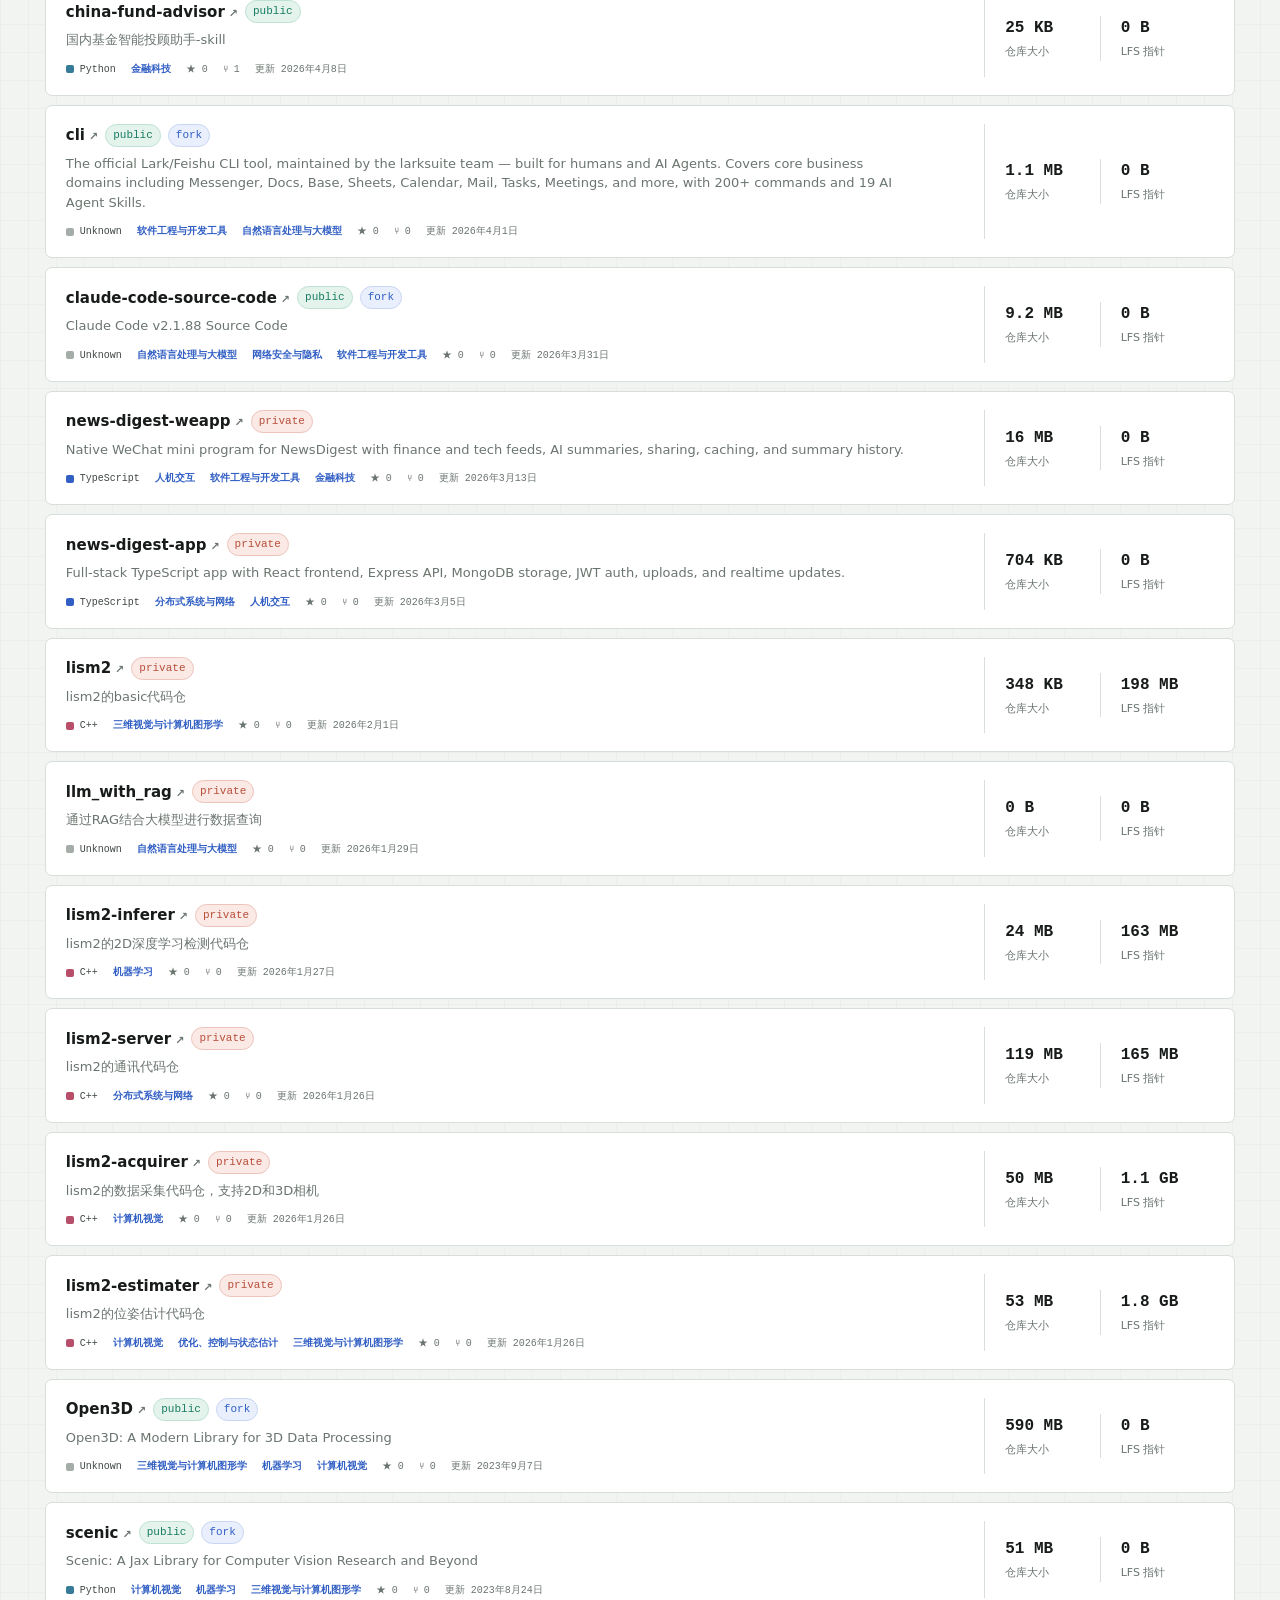
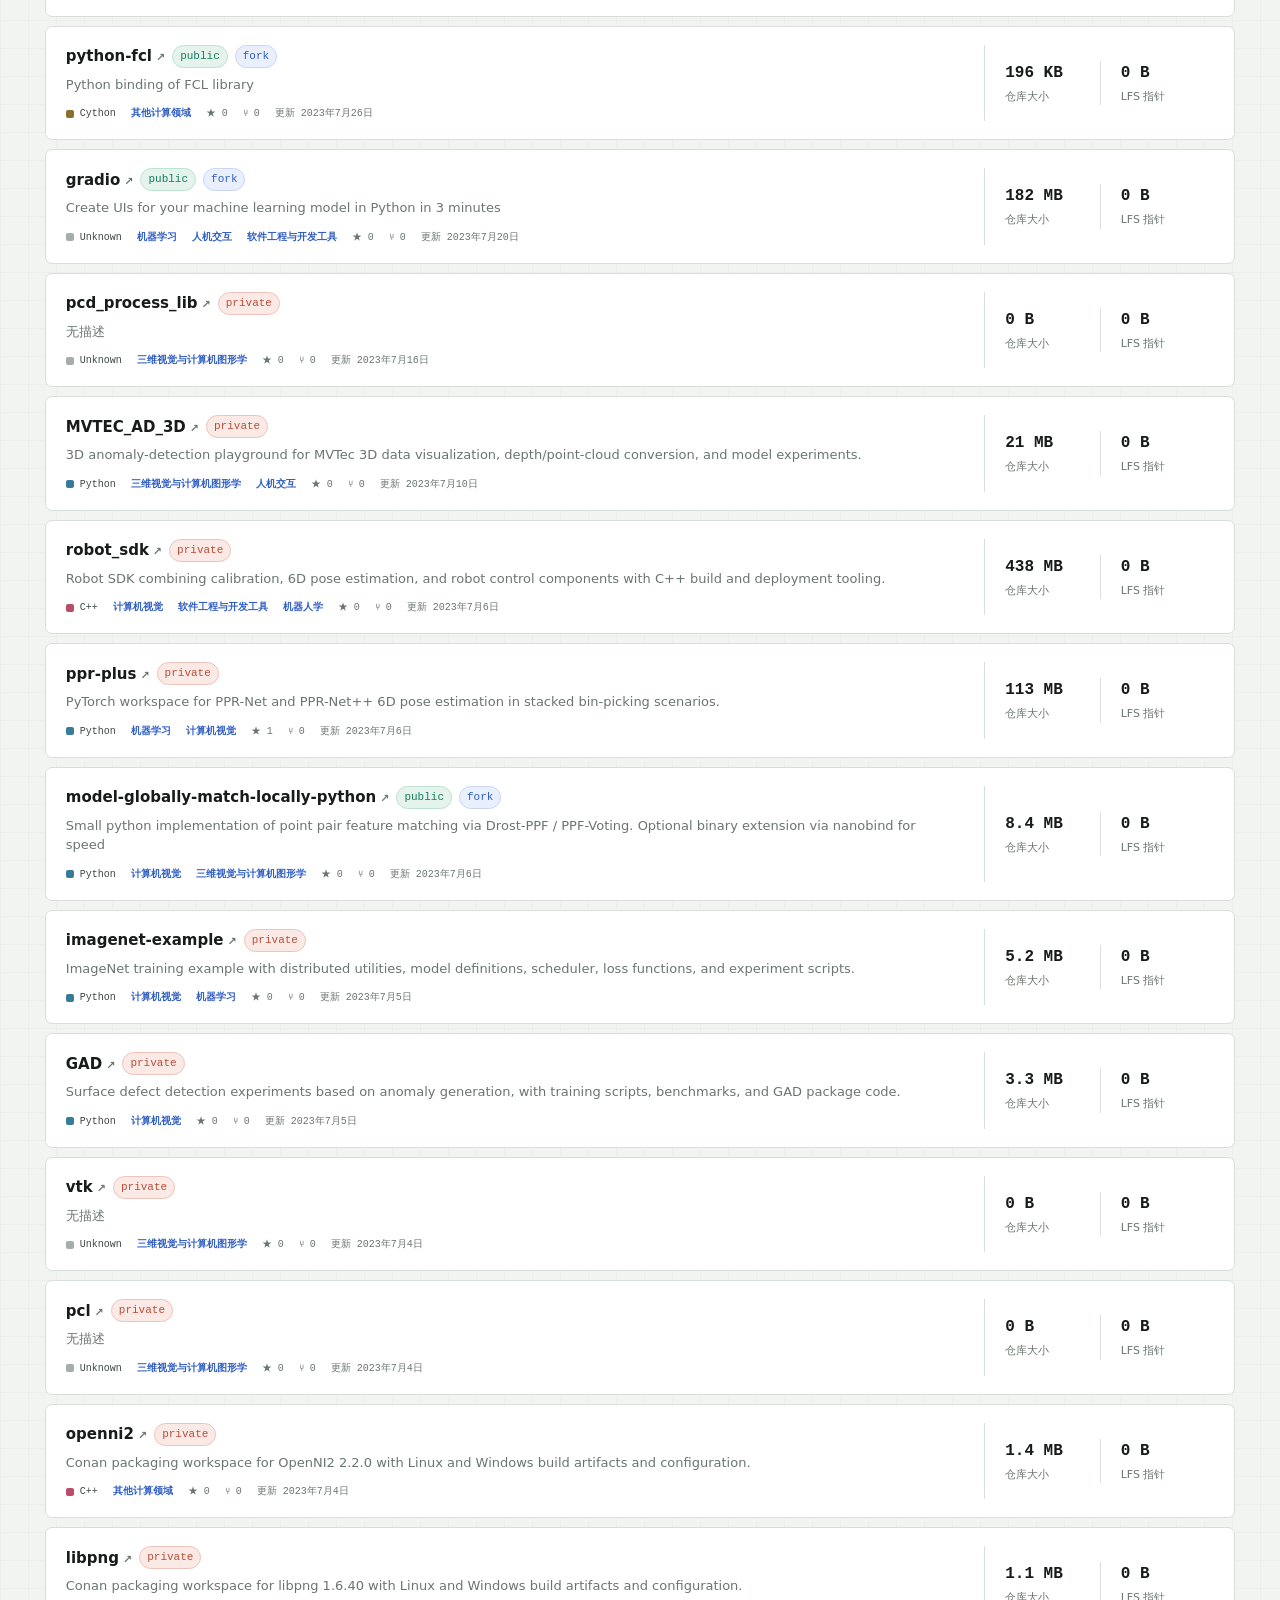
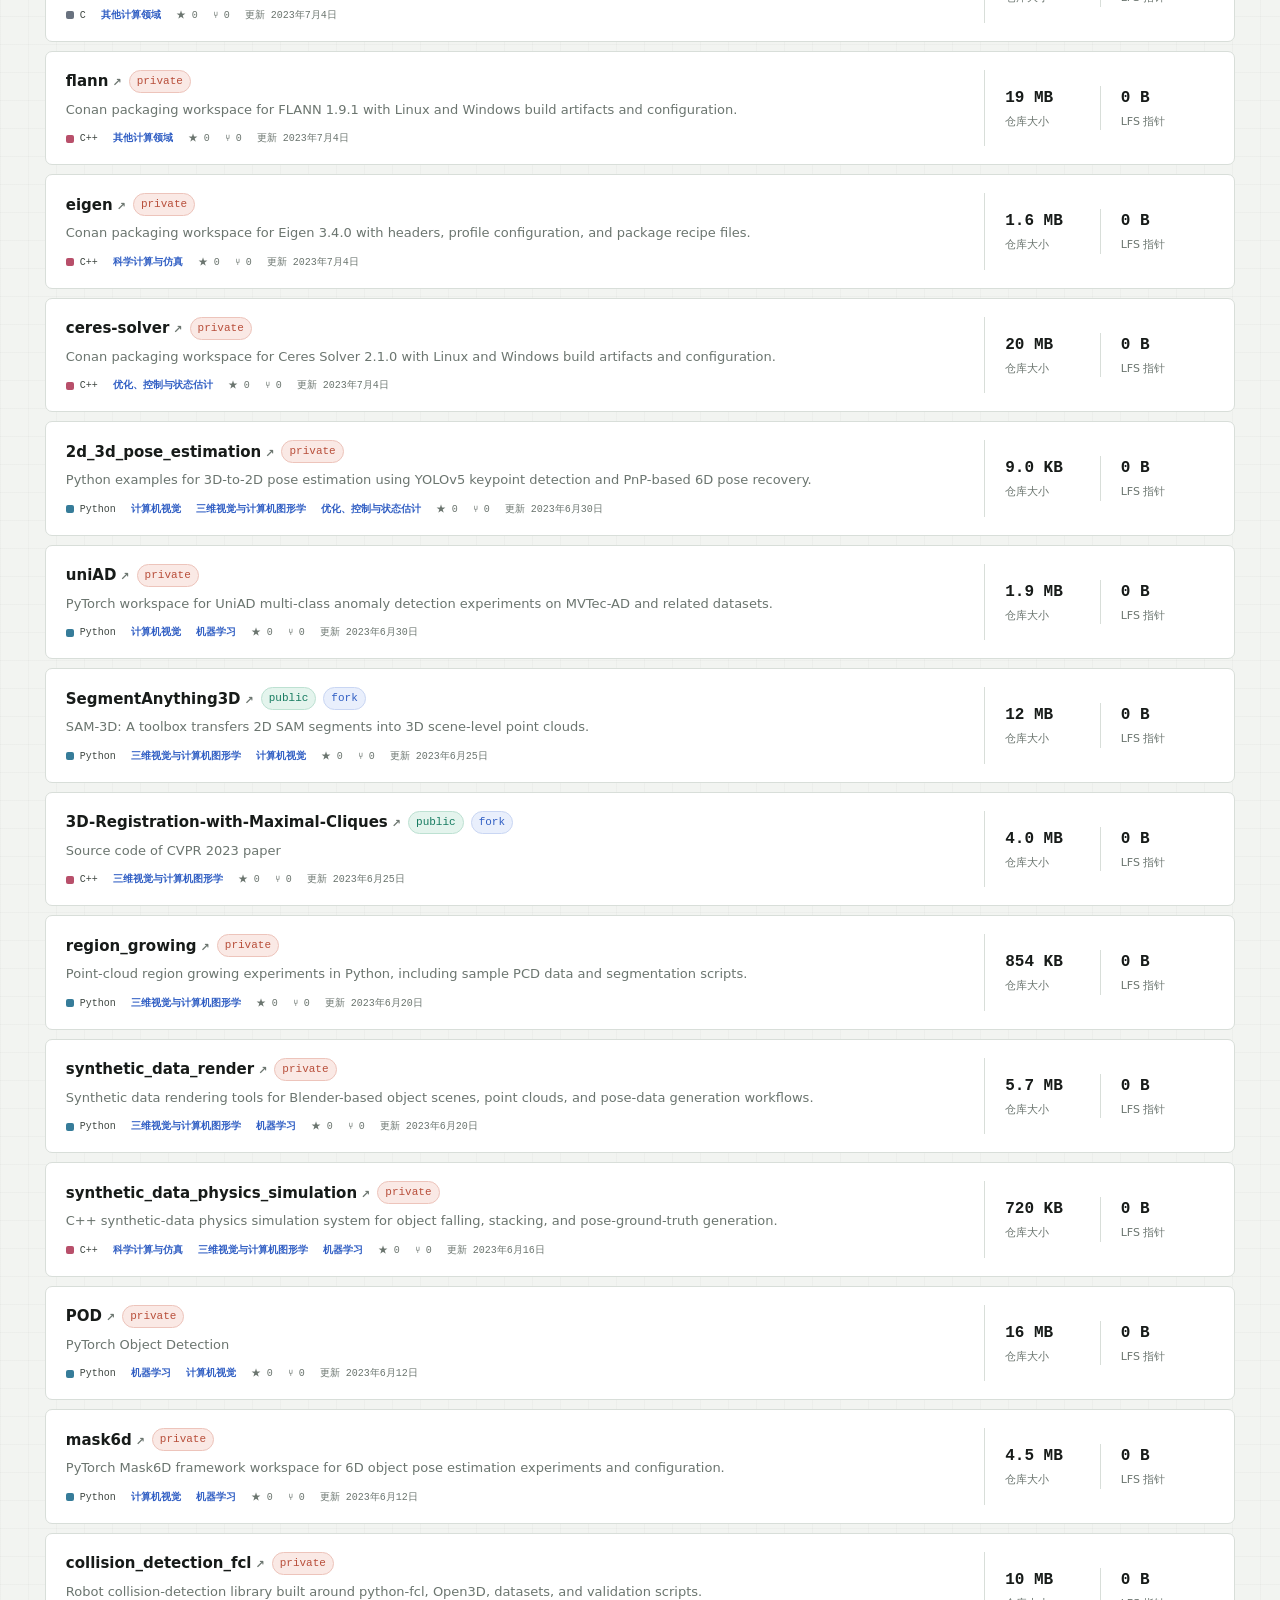
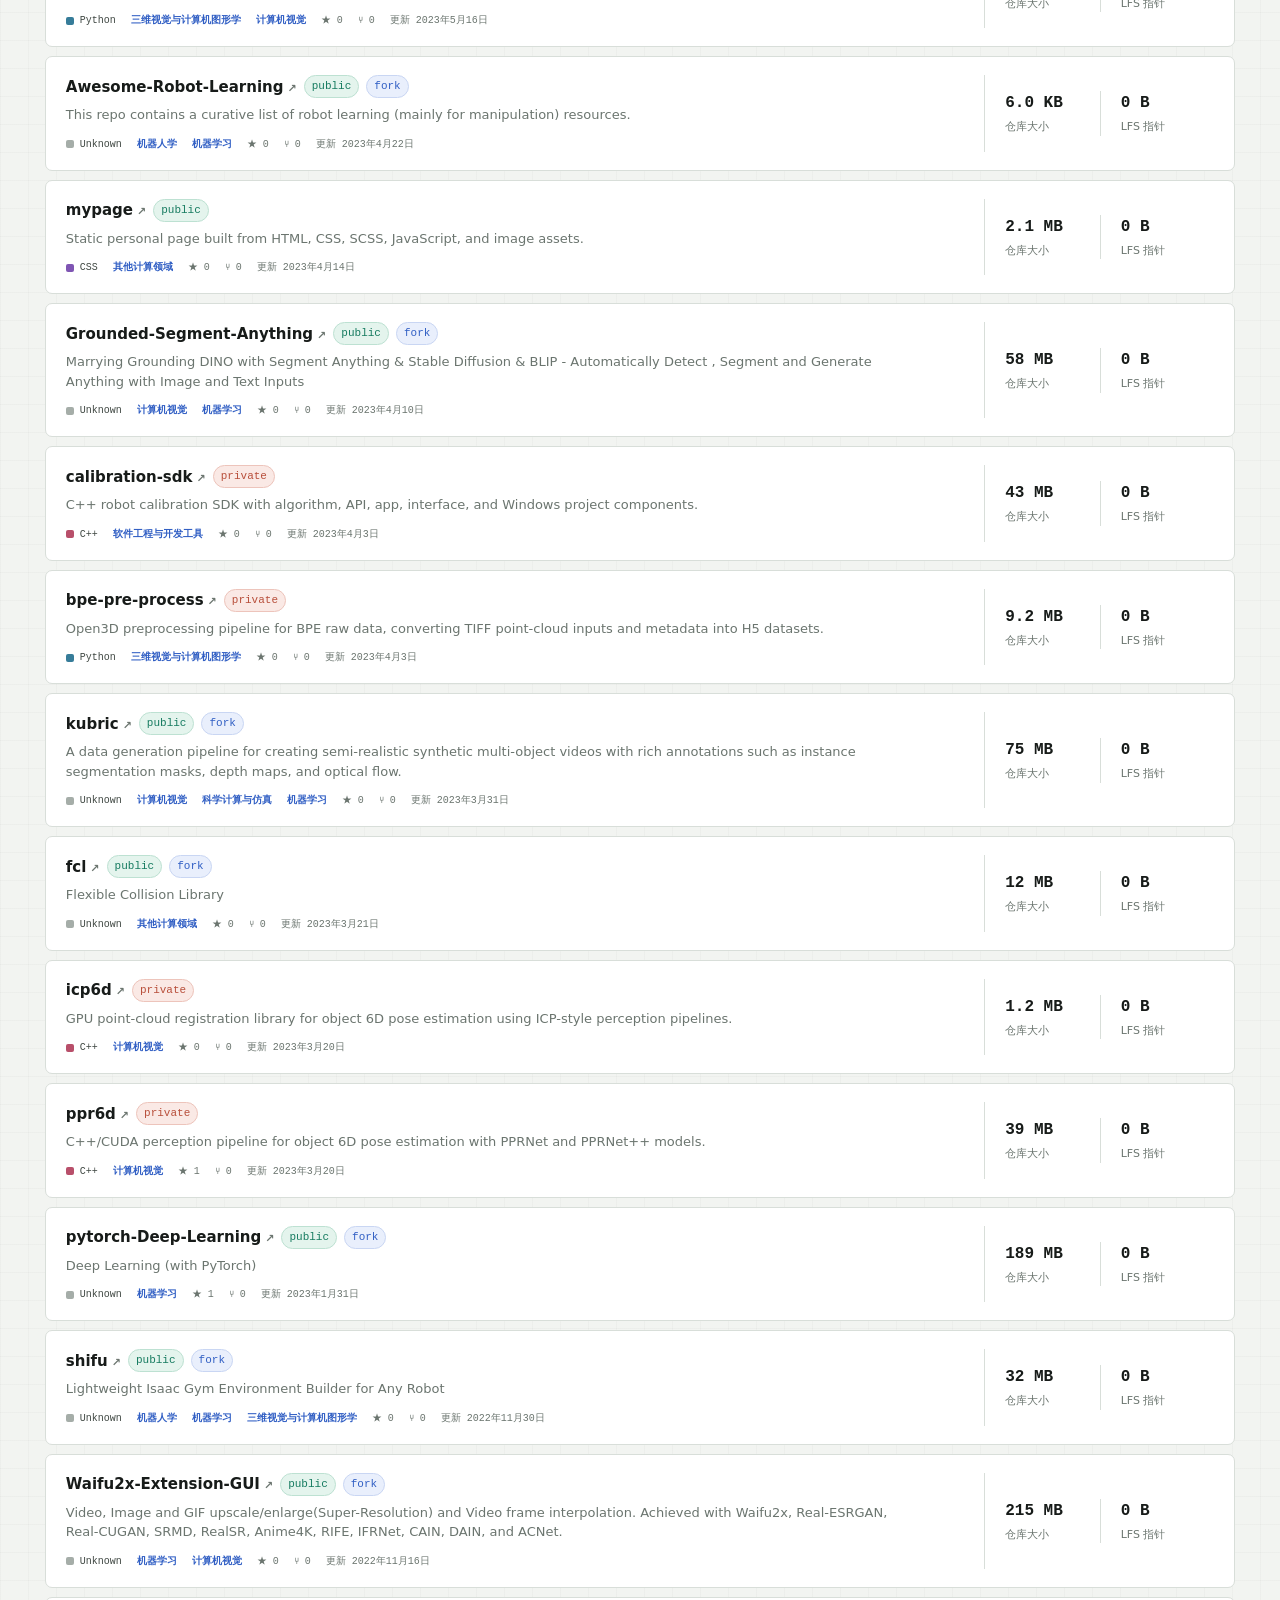
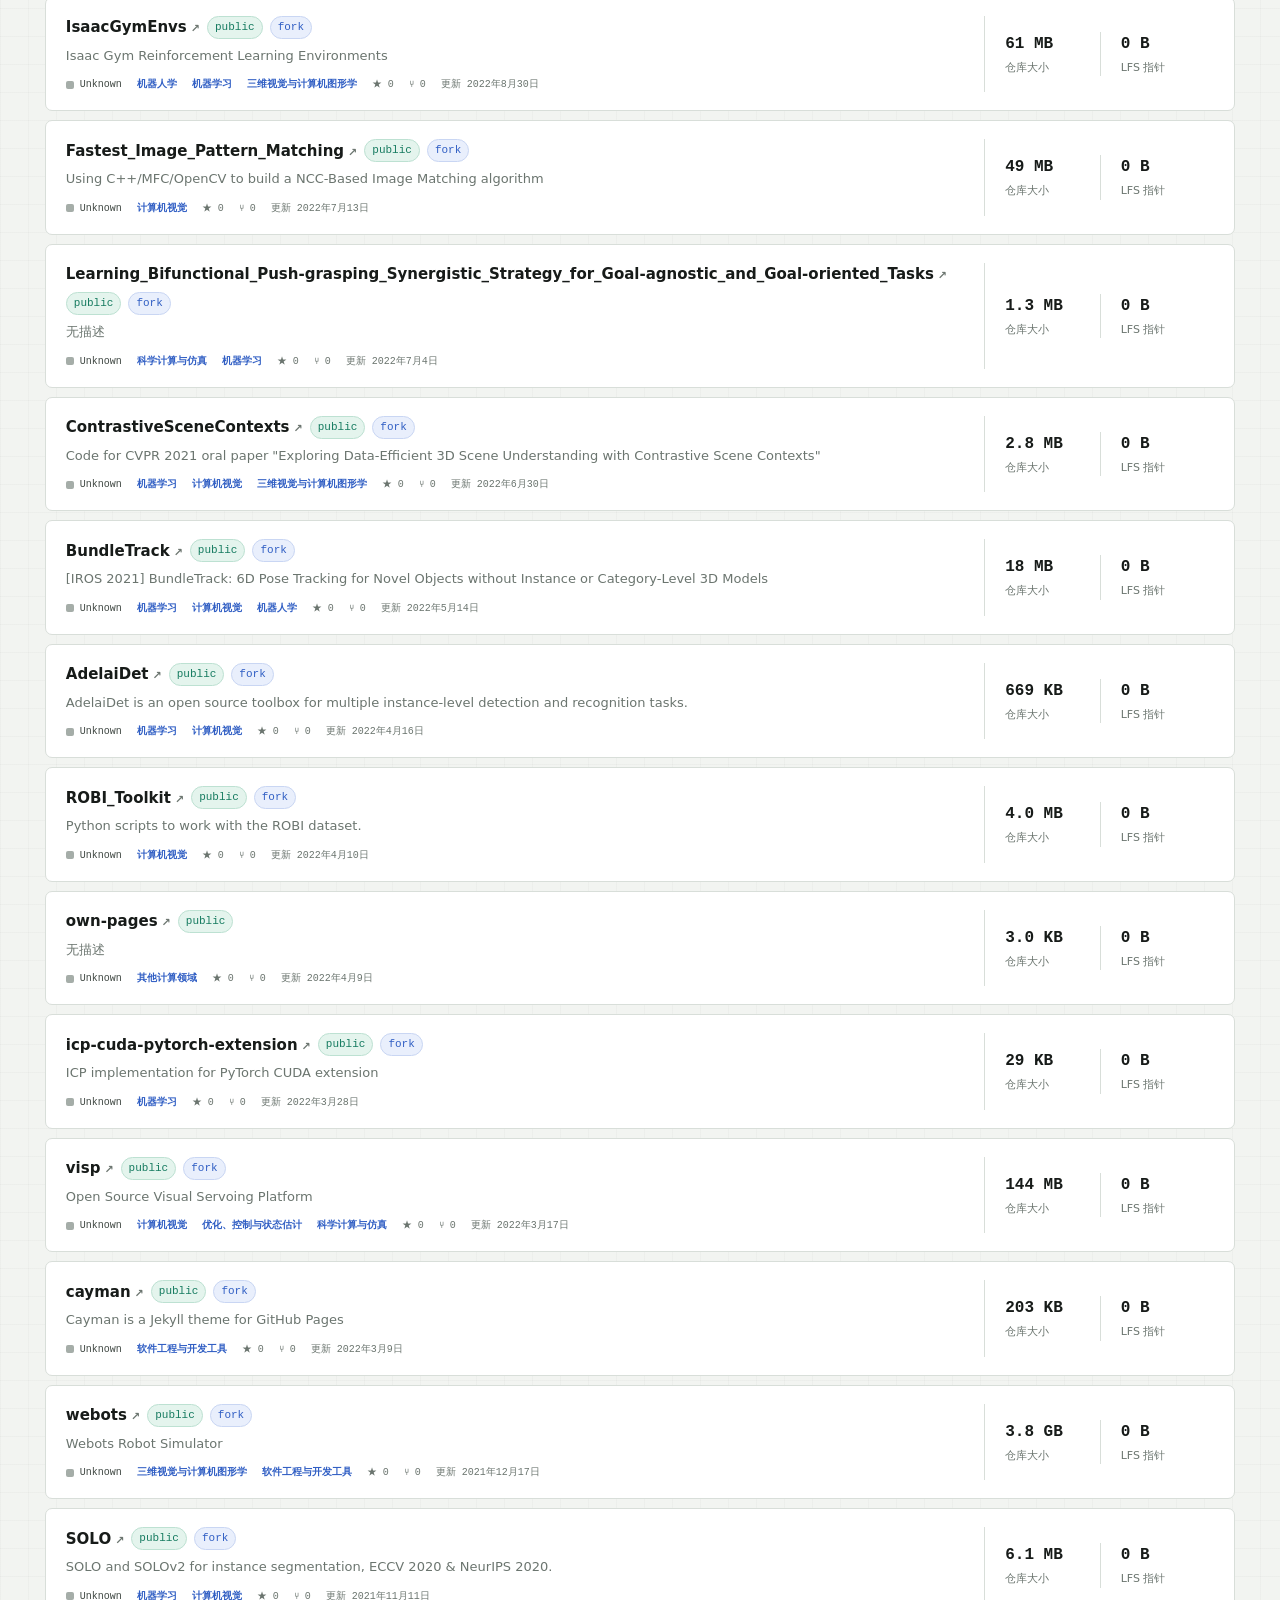
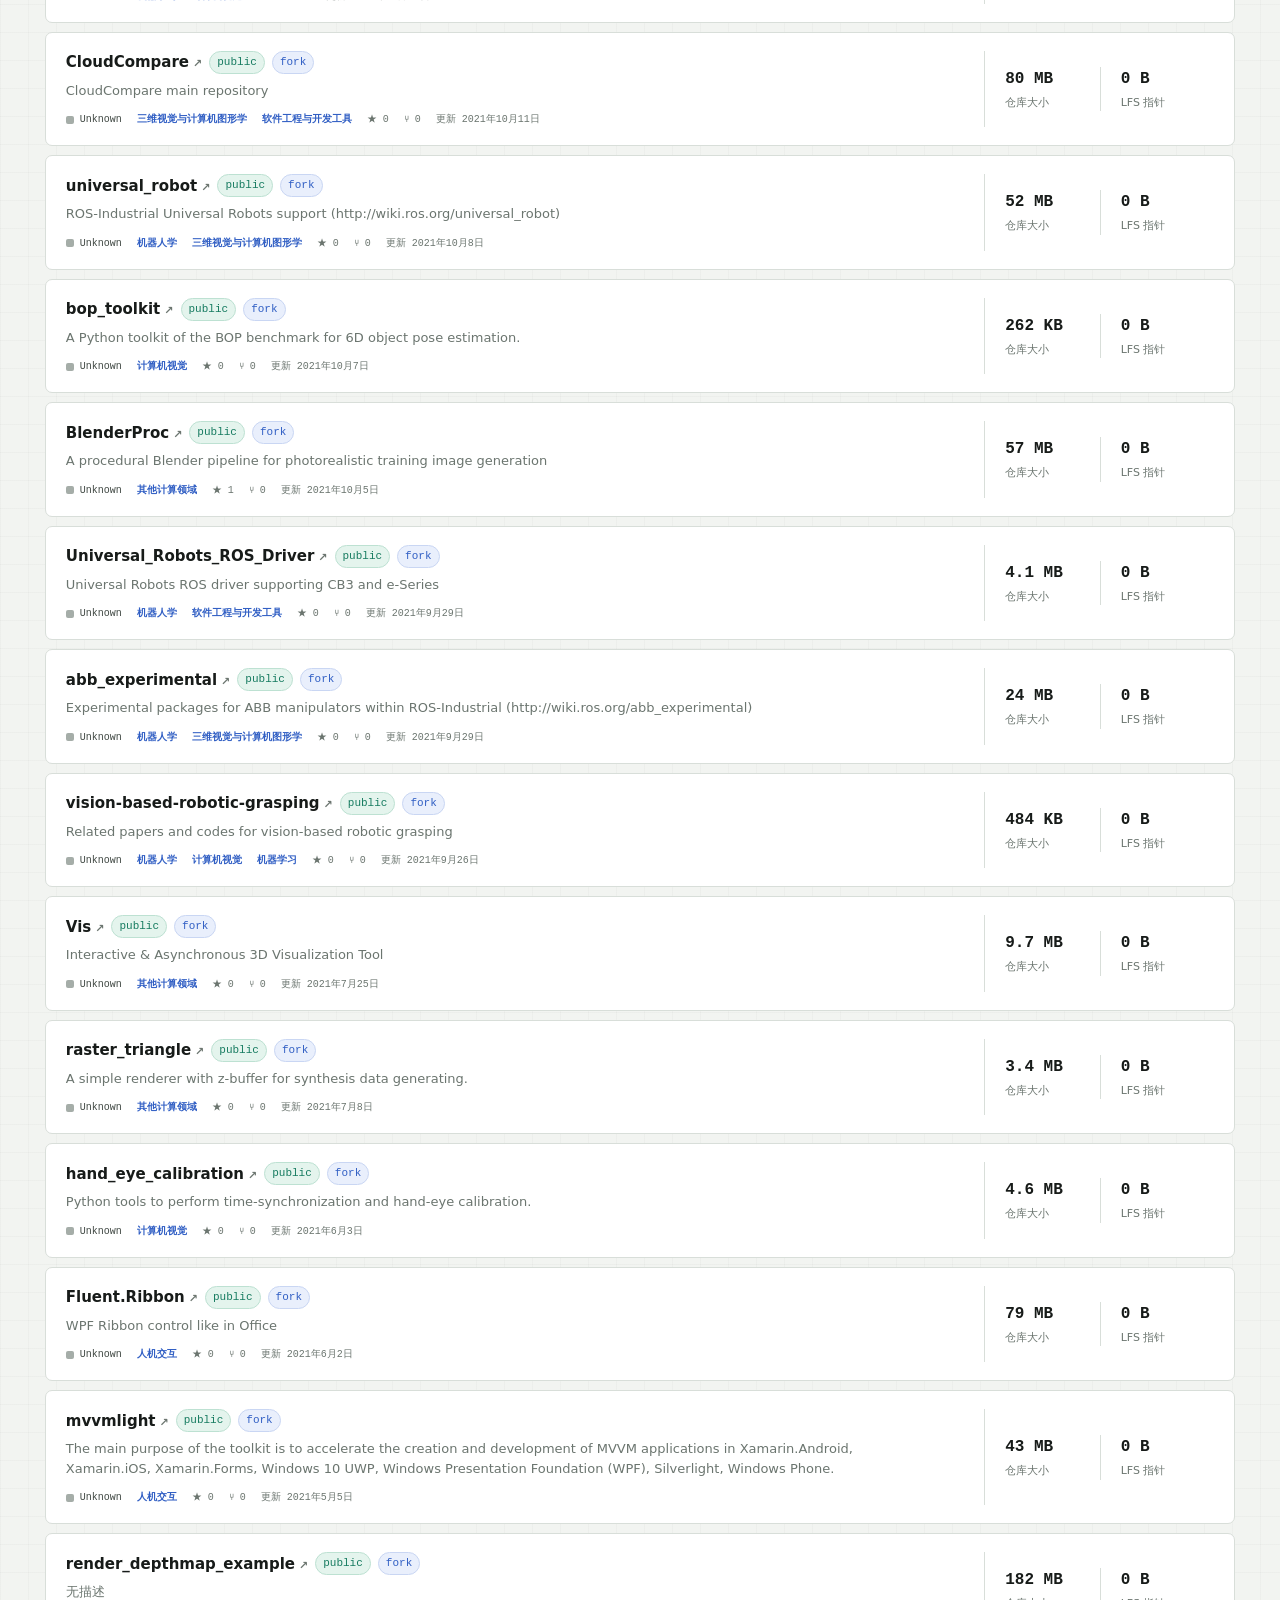
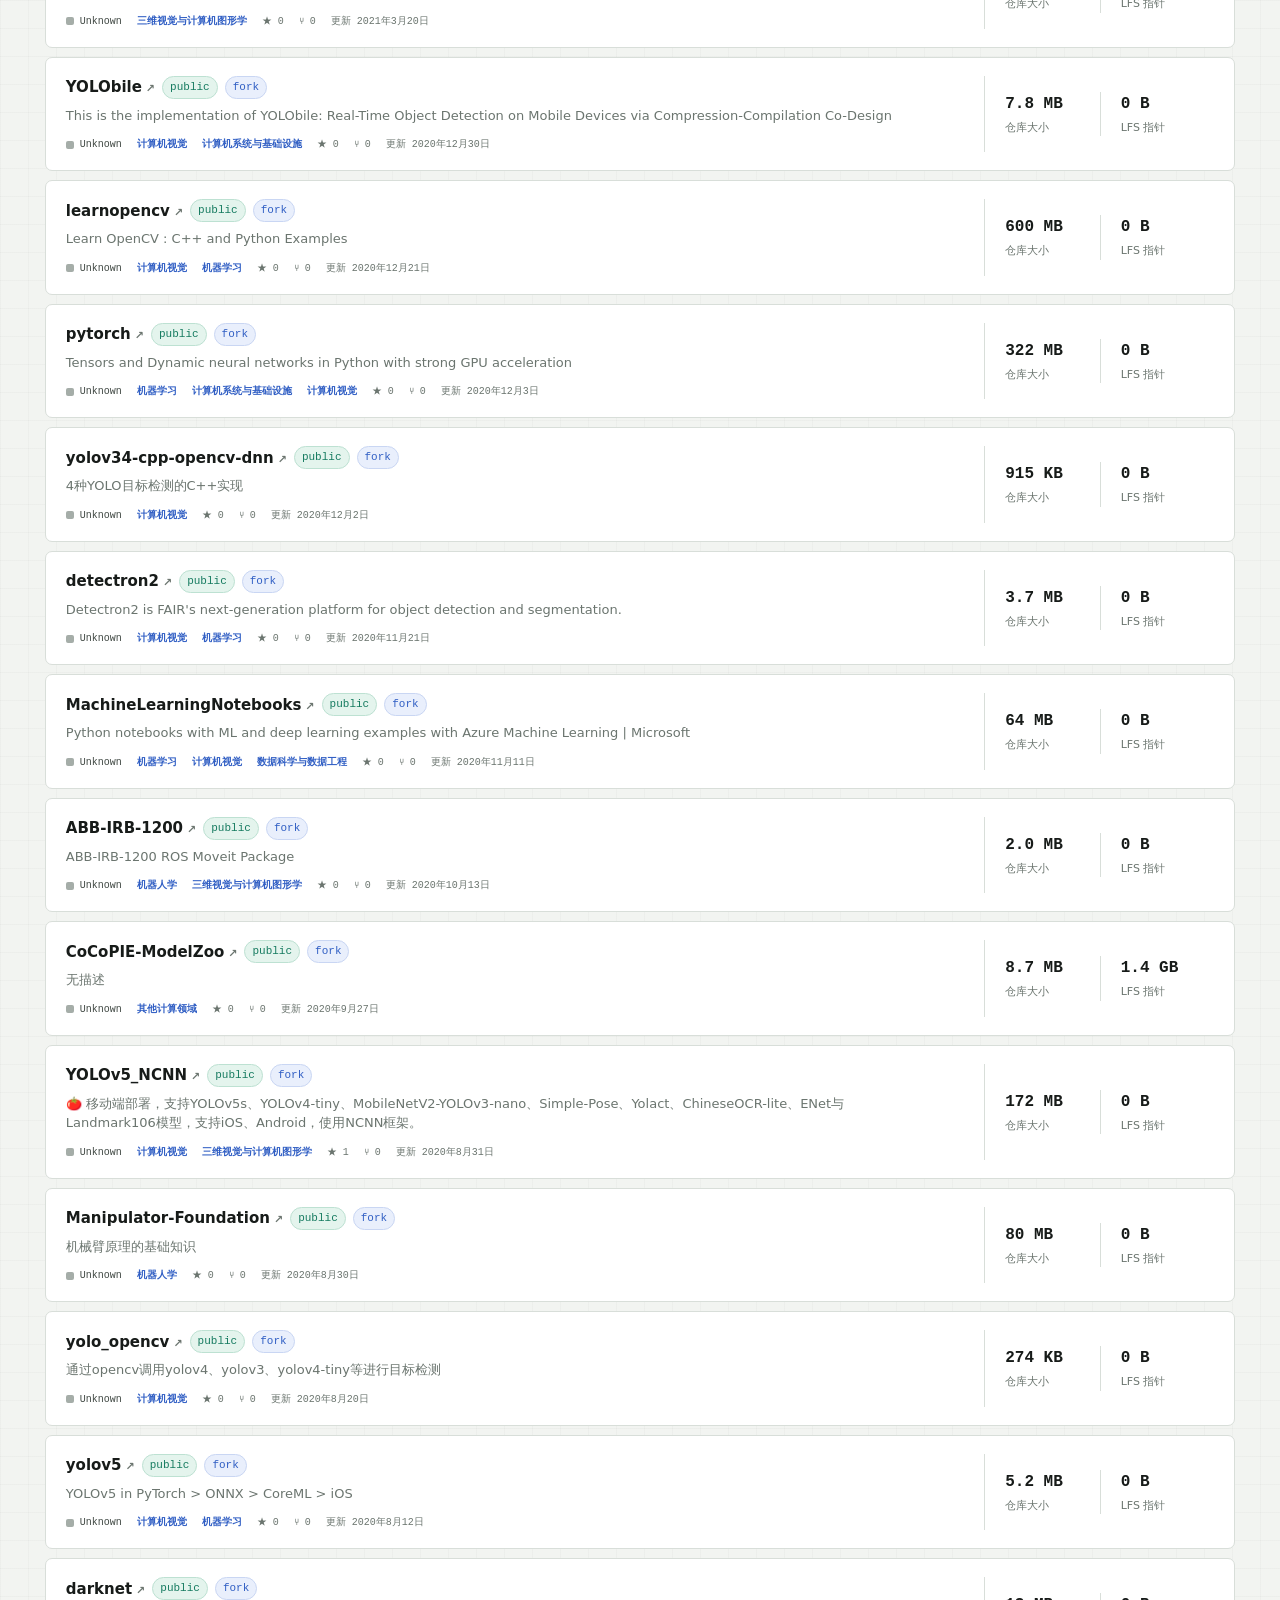
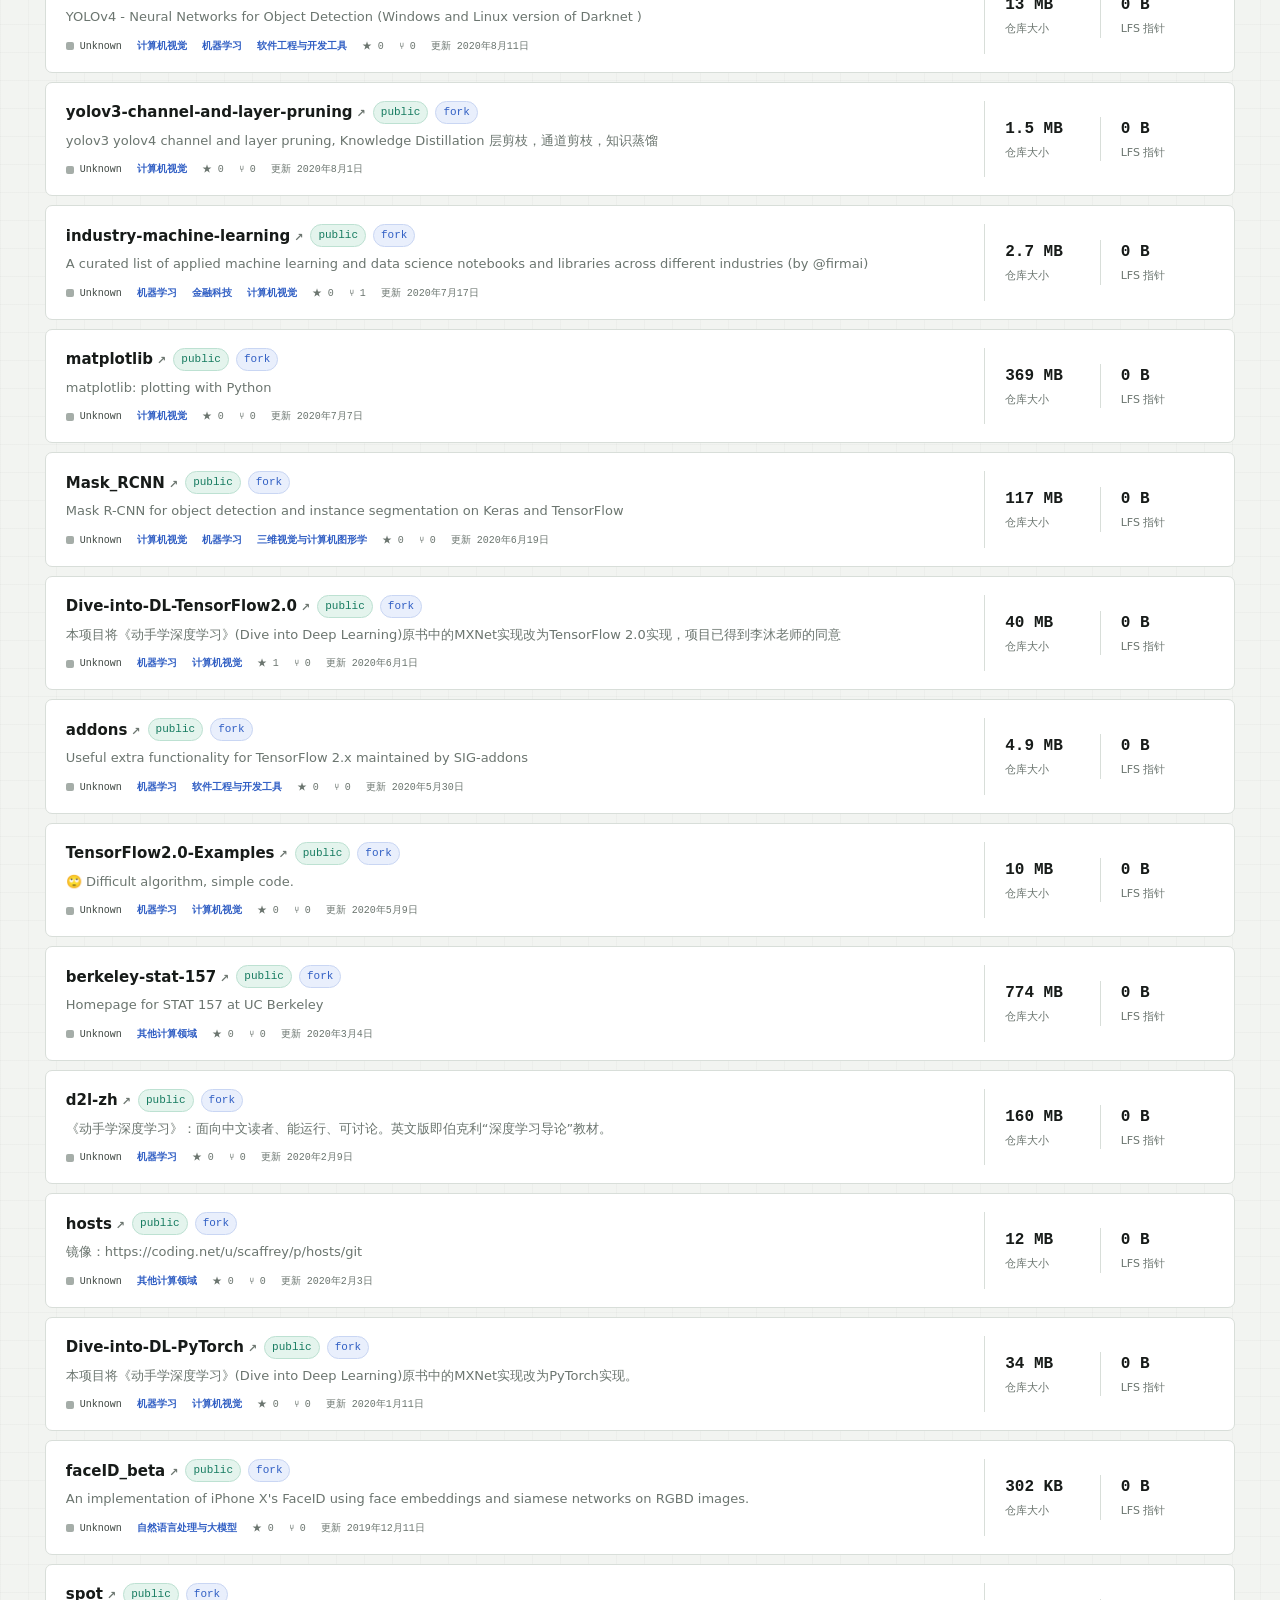
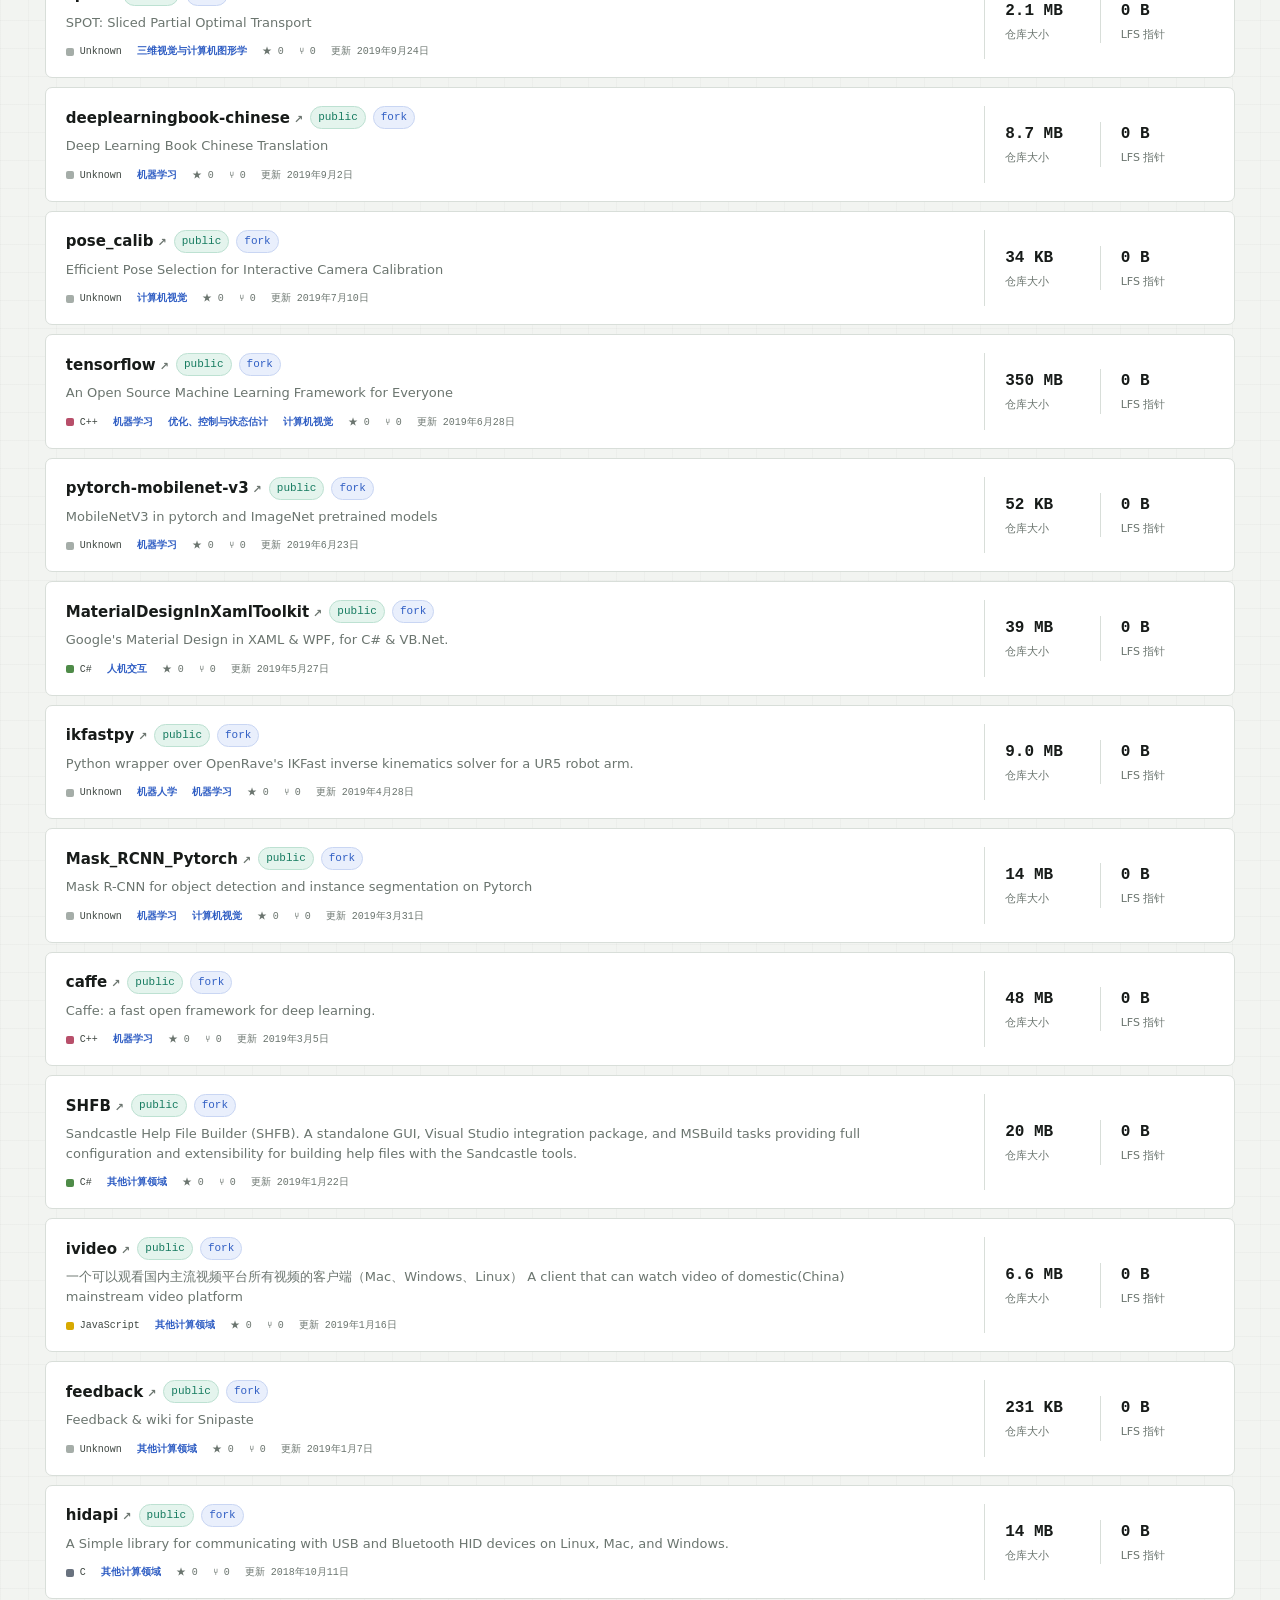
==== commit 3dea00c6: "Add repository origin filter" ====
--- a/index.html
+++ b/index.html
@@ -117,6 +117,15 @@
             </select>
           </label>
           <label>
+            <span class="ri-visually-hidden">按仓库来源筛选</span>
+            <select class="ri-field" id="repositoryTypeFilter">
+              <option value="all">全部来源</option>
+              <option value="source">原创（Source）</option>
+              <option value="fork">Fork 自他人</option>
+              <option value="template">Template</option>
+            </select>
+          </label>
+          <label>
             <span class="ri-visually-hidden">按语言筛选</span>
             <select class="ri-field" id="languageFilter">
               <option value="all">全部语言</option>
--- a/styles.css
+++ b/styles.css
@@ -352,7 +352,7 @@
   border-radius: var(--ri-radius-md);
   background: rgba(242, 244, 241, 0.96);
   backdrop-filter: blur(12px);
-  grid-template-columns: minmax(240px, 1fr) 150px 165px 165px 145px auto;
+  grid-template-columns: minmax(220px, 1fr) 135px 170px 145px 155px 135px auto;
   gap: 8px;
 }
 
